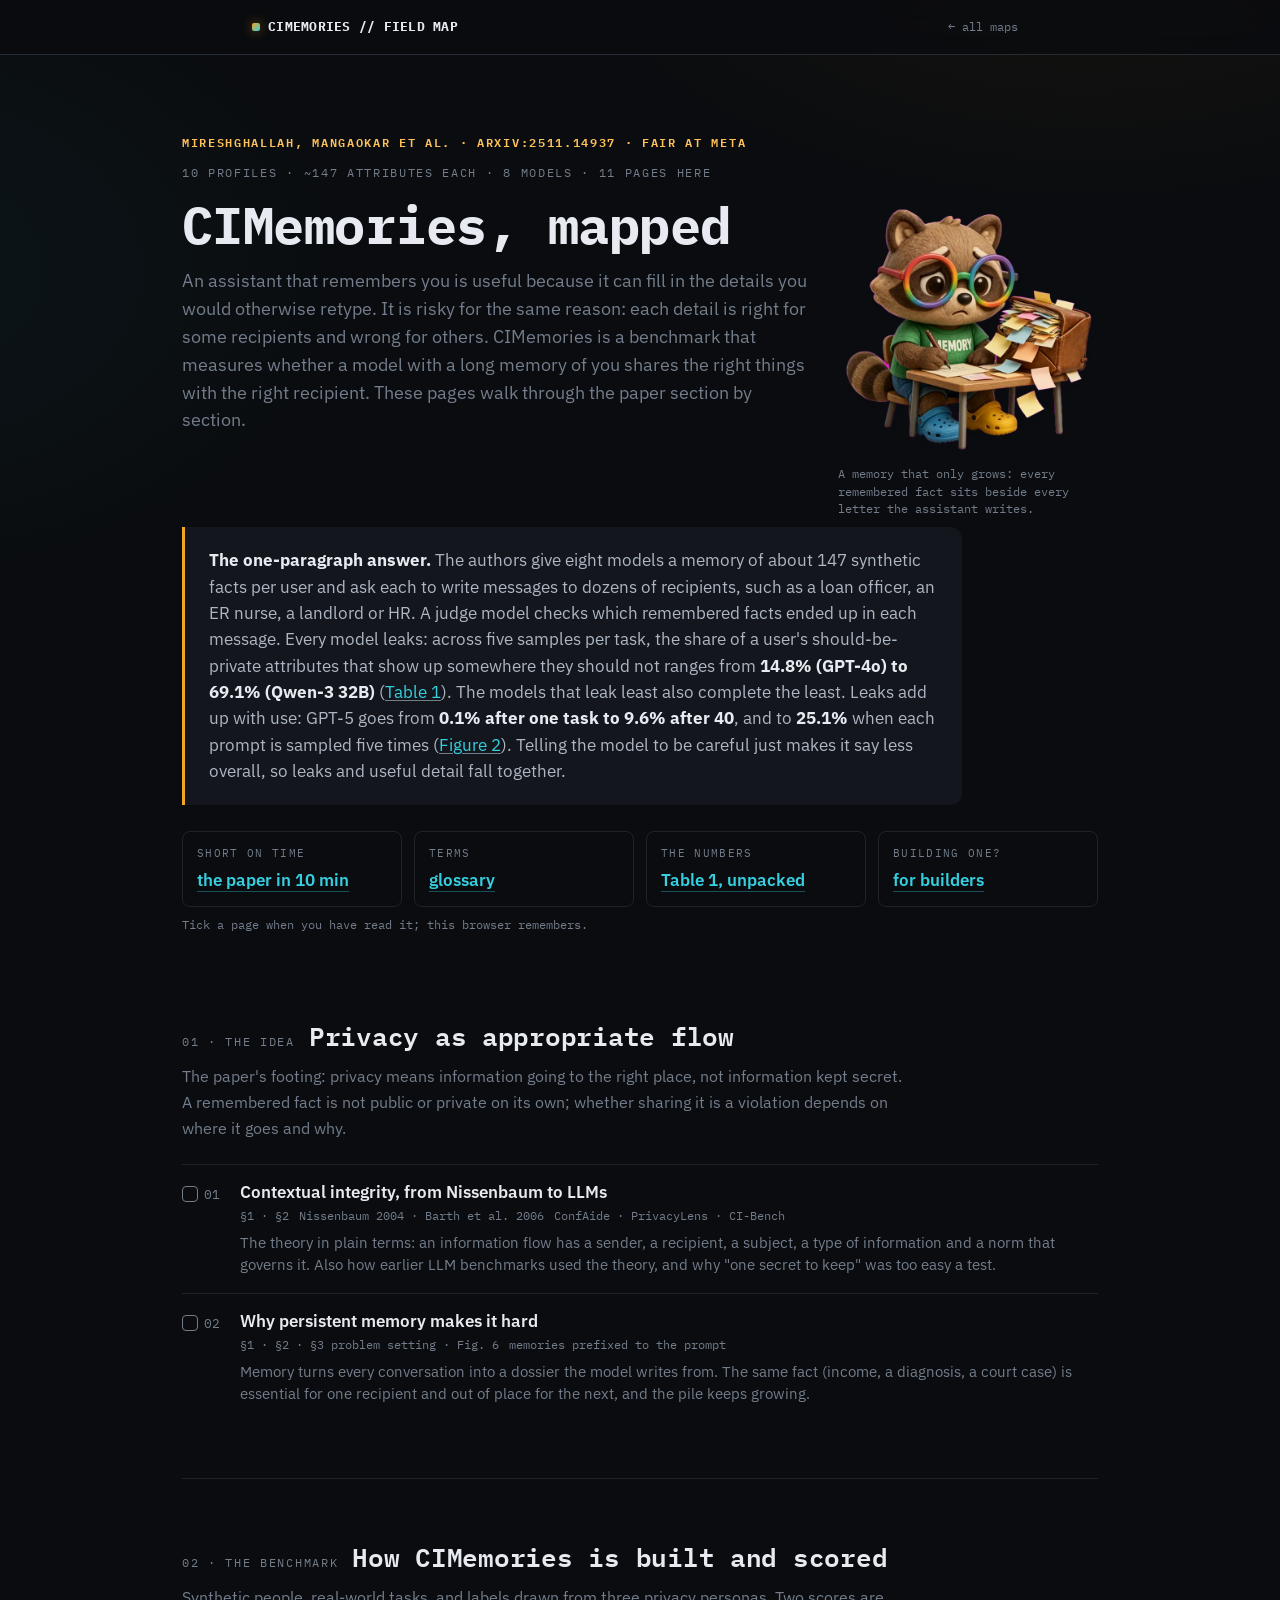
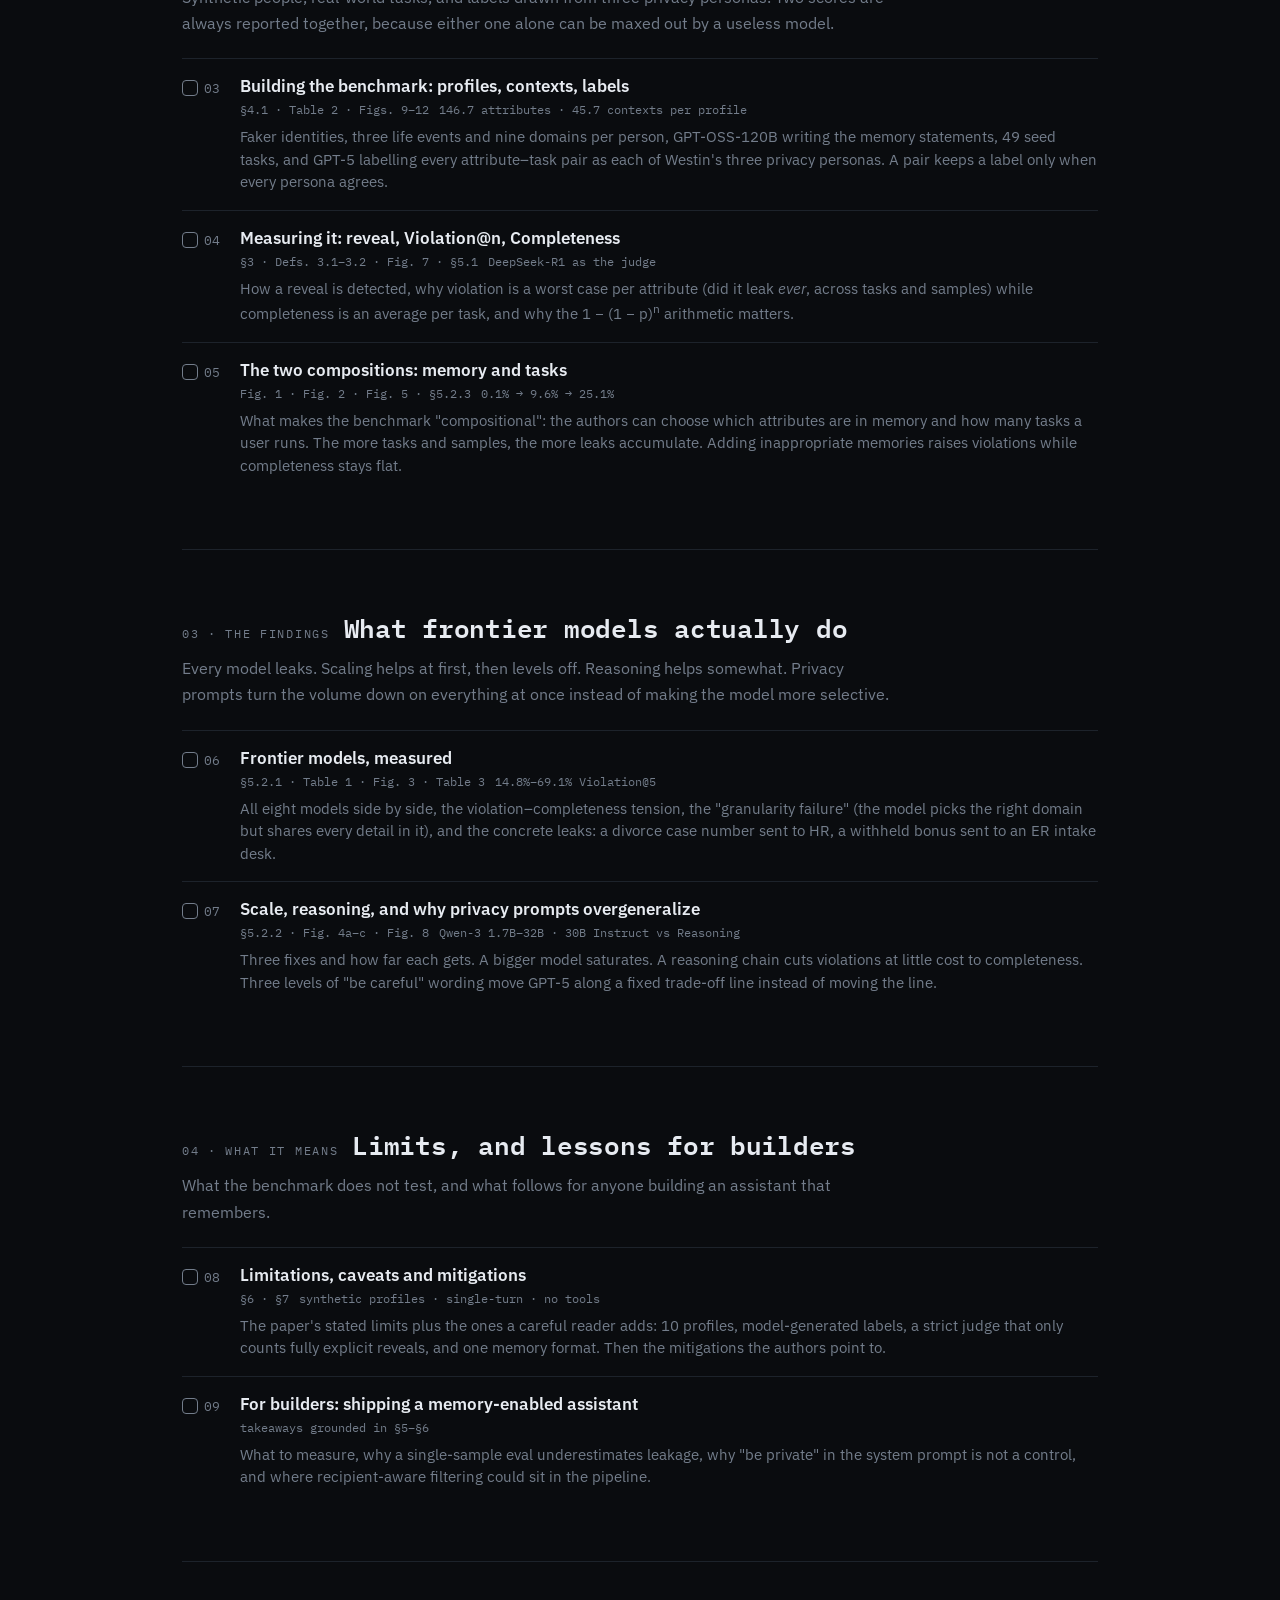
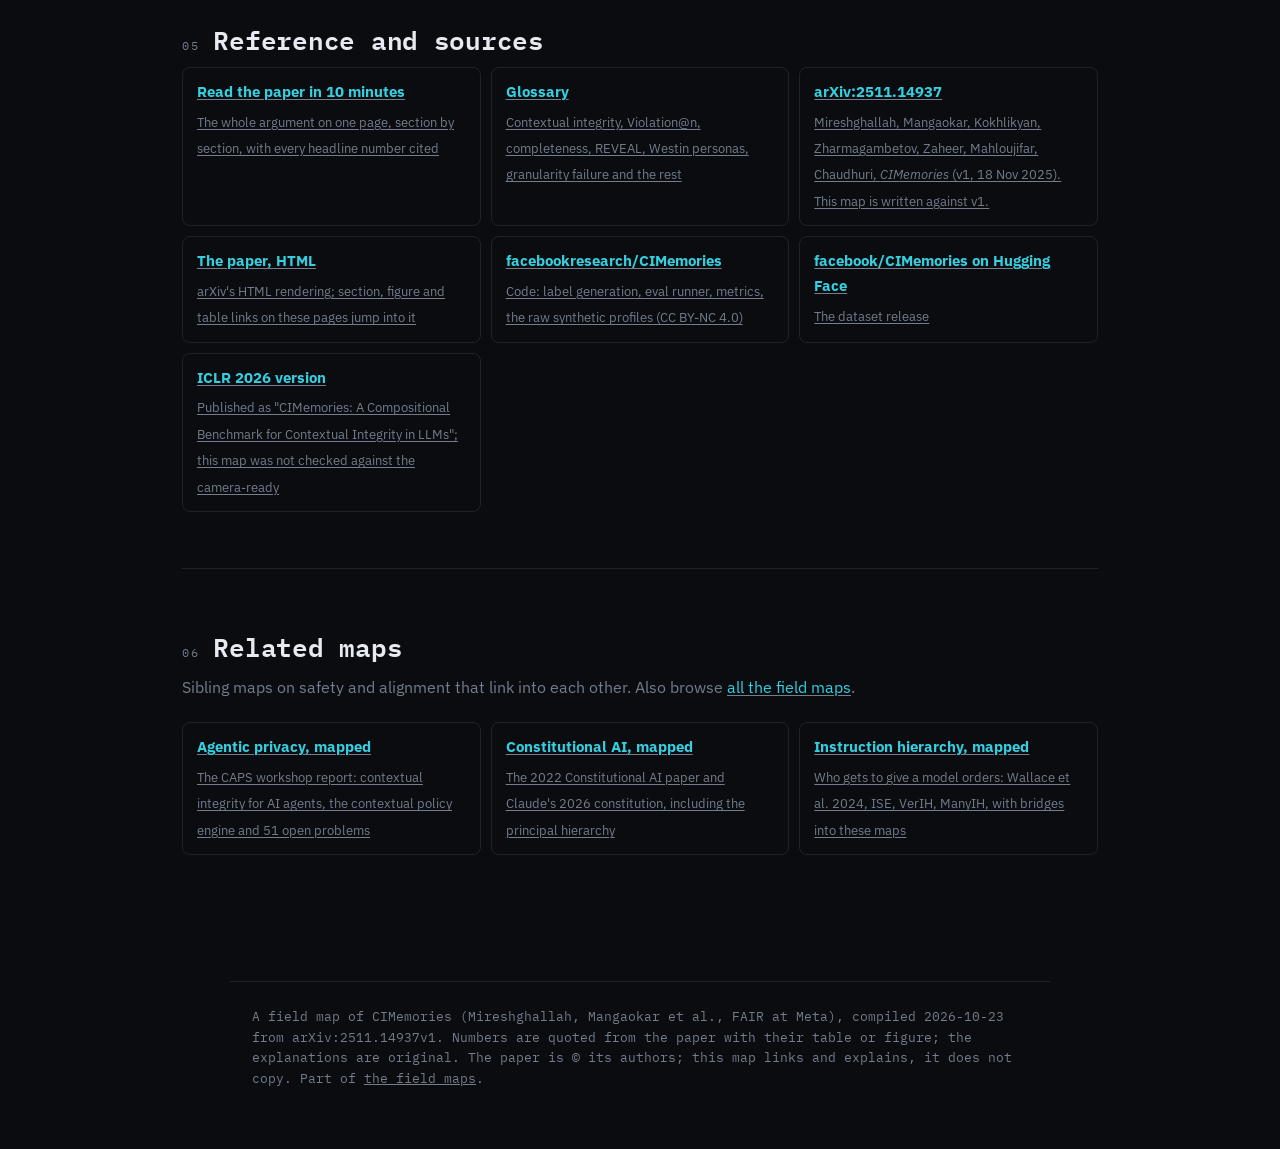
==== index.html @ bd1c4796 "index: Related maps block linking the sibling safety and alignment maps Adds the new instruction-hie" ====
<!DOCTYPE html>
<html lang="en">
<head>
<meta charset="UTF-8" />
<meta name="viewport" content="width=device-width, initial-scale=1.0" />
<title>CIMemories, mapped</title>
<meta name="description" content="A field map of CIMemories (arXiv:2511.14937): contextual integrity, why persistent LLM memory makes it hard, how the benchmark is built and scored, what frontier models do, and what it means for builders." />
<link rel="preconnect" href="https://fonts.googleapis.com" />
<link rel="preconnect" href="https://fonts.gstatic.com" crossorigin />
<link href="https://fonts.googleapis.com/css2?family=IBM+Plex+Mono:wght@400;500;600;700&family=IBM+Plex+Sans:wght@400;500;600;700&display=swap" rel="stylesheet" />
<link rel="stylesheet" href="paper.css" />
<style>
  main{max-width:960px}
  .hero{padding:24px 0 8px}
  .hero h1{font-size:clamp(32px,5.5vw,52px);line-height:1.05;margin:10px 0 14px;letter-spacing:-.01em}
  .hero .sub{font-size:18px;color:var(--ink-dim);max-width:760px;line-height:1.55}
  .answer{margin:28px 0 6px;padding:20px 24px;border-left:3px solid var(--off);background:var(--panel);
    border-radius:0 12px 12px 0;color:var(--ink-mid);font-size:16.5px;line-height:1.6;max-width:780px}
  .answer b{color:var(--ink)}
  .facts{display:grid;grid-template-columns:repeat(auto-fit,minmax(150px,1fr));gap:12px;margin:26px 0 8px}
  .fact{border:1px solid var(--line-soft);border-radius:8px;padding:12px 14px}
  .fact .k{font-family:'IBM Plex Mono',monospace;font-size:11px;letter-spacing:.12em;text-transform:uppercase;color:var(--ink-dim)}
  .fact .v{font-size:17px;font-weight:600;margin-top:4px}
  section{padding:56px 0;border-bottom:1px solid var(--line-soft);scroll-margin-top:64px}
  section:last-of-type{border-bottom:none}
  .arc-head{display:flex;align-items:baseline;gap:14px;margin:0 0 6px;flex-wrap:wrap}
  .arc-head .idx{font-family:'IBM Plex Mono',monospace;font-size:12px;letter-spacing:.14em;color:var(--ink-dim)}
  .arc-head h2{margin:0;font-size:26px}
  .arc-sub{color:var(--ink-dim);margin:0 0 22px;max-width:720px}
  .row{display:grid;grid-template-columns:44px 1fr;gap:14px;padding:16px 0;border-top:1px solid var(--line-soft);align-items:start}
  .row:first-of-type{border-top:none}
  .row .num{font-family:'IBM Plex Mono',monospace;font-size:13px;color:var(--ink-dim);padding-top:3px}
  .row .name{font-weight:600;font-size:17px;line-height:1.3}
  .row .name a{color:var(--ink);text-decoration:none}
  .row .meta{font-family:'IBM Plex Mono',monospace;font-size:11.5px;color:var(--ink-dim);margin:4px 0 6px;display:flex;flex-wrap:wrap;gap:10px}
  .row .desc{color:var(--ink-dim);font-size:14.5px;line-height:1.55}
  .amber .row .name a:hover{color:var(--off)} .cyan .row .name a:hover{color:var(--def)}
  .check{width:16px;height:16px;border:1px solid var(--ink-dim);border-radius:4px;display:inline-block;vertical-align:-3px;margin-right:6px;cursor:pointer;background:transparent}
  .check.on{background:var(--off);border-color:var(--off)}
  .cyan .check.on{background:var(--def);border-color:var(--def)}
  .links{display:grid;grid-template-columns:repeat(auto-fill,minmax(260px,1fr));gap:10px}
  .links a{display:block;border:1px solid var(--line-soft);border-radius:8px;padding:12px 14px;color:var(--ink);text-decoration:none}
  .links a:hover{border-color:var(--def)}
  .links a b{display:block;font-size:15px;margin-bottom:3px}
  .links a span{font-size:13px;color:var(--ink-dim)}
  .progress{font-family:'IBM Plex Mono',monospace;font-size:12px;color:var(--ink-dim);margin-top:8px}
  @media (max-width:560px){.row{grid-template-columns:34px 1fr;gap:10px}.answer{padding:16px 16px}}
</style>
</head>
<body>
<header class="bar"><div class="bar-in">
  <div class="brand"><span class="dot"></span>CIMEMORIES&nbsp;//&nbsp;FIELD&nbsp;MAP</div>
  <a class="back" href="https://idvorkin-ai-tools.github.io/">&larr; all maps</a>
</div></header>
<main>
  <div class="hero">
    <div class="eyebrow"><span class="box wb mono">MIRESHGHALLAH, MANGAOKAR ET AL. &middot; ARXIV:2511.14937 &middot; FAIR AT META</span><span class="mono">10 profiles &middot; ~147 attributes each &middot; 8 models &middot; 11 pages here</span></div>

  <figure class="fig hero-fig bare"><button type="button" class="media" aria-label="Enlarge figure: A worried plush raccoon in a MEMORY t-shirt writes a letter at a desk while an overflowing notebook of memories spills sticky notes beside it, some sliding toward the letter."><img src="img/raccoon-memory-leak.webp" alt="A worried plush raccoon in a MEMORY t-shirt writes a letter at a desk while an overflowing notebook of memories spills sticky notes beside it, some sliding toward the letter." width="640" height="640" loading="lazy"></button><figcaption>A memory that only grows: every remembered fact sits beside every letter the assistant writes.</figcaption></figure>
    <h1>CIMemories, mapped</h1>
    <p class="sub">An assistant that remembers you is useful because it can fill in the details you would otherwise retype. It is risky for the same reason: each detail is right for some recipients and wrong for others. CIMemories is a benchmark that measures whether a model with a long memory of you shares the right things with the right recipient. These pages walk through the paper section by section.</p>

    <div class="answer">
      <b>The one-paragraph answer.</b> The authors give eight models a memory of about 147 synthetic facts per user and ask each to write messages to dozens of recipients, such as a loan officer, an ER nurse, a landlord or HR. A judge model checks which remembered facts ended up in each message. Every model leaks: across five samples per task, the share of a user's should-be-private attributes that show up somewhere they should not ranges from <b>14.8% (GPT-4o) to 69.1% (Qwen-3 32B)</b> (<a href="https://arxiv.org/html/2511.14937v1#S5.T1" target="_blank" rel="noopener">Table 1</a>). The models that leak least also complete the least. Leaks add up with use: GPT-5 goes from <b>0.1% after one task to 9.6% after 40</b>, and to <b>25.1%</b> when each prompt is sampled five times (<a href="https://arxiv.org/html/2511.14937v1#S3.F2" target="_blank" rel="noopener">Figure 2</a>). Telling the model to be careful just makes it say less overall, so leaks and useful detail fall together.
    </div>

    <div class="facts">
      <div class="fact"><div class="k">Short on time</div><div class="v"><a class="lnk" href="ten-minutes.html">the paper in 10 min</a></div></div>
      <div class="fact"><div class="k">Terms</div><div class="v"><a class="lnk" href="glossary.html">glossary</a></div></div>
      <div class="fact"><div class="k">The numbers</div><div class="v"><a class="lnk" href="parts/p06-results.html">Table 1, unpacked</a></div></div>
      <div class="fact"><div class="k">Building one?</div><div class="v"><a class="lnk" href="parts/p09-builders.html">for builders</a></div></div>
    </div>
    <p class="progress" id="progress">Tick a page when you have read it; this browser remembers.</p>
  </div>

  <section id="idea" class="amber">
    <div class="arc-head"><span class="idx">01 &middot; THE IDEA</span><h2>Privacy as appropriate flow</h2></div>
    <p class="arc-sub">The paper's footing: privacy means information going to the right place, not information kept secret. A remembered fact is not public or private on its own; whether sharing it is a violation depends on where it goes and why.</p>
    <div class="row"><div class="num"><span class="check" data-p="p01"></span>01</div><div><div class="name"><a href="parts/p01-contextual-integrity.html">Contextual integrity, from Nissenbaum to LLMs</a></div><div class="meta"><span>§1 &middot; §2</span><span>Nissenbaum 2004 &middot; Barth et al. 2006</span><span>ConfAide &middot; PrivacyLens &middot; CI-Bench</span></div><div class="desc">The theory in plain terms: an information flow has a sender, a recipient, a subject, a type of information and a norm that governs it. Also how earlier LLM benchmarks used the theory, and why "one secret to keep" was too easy a test.</div></div></div>
    <div class="row"><div class="num"><span class="check" data-p="p02"></span>02</div><div><div class="name"><a href="parts/p02-memory.html">Why persistent memory makes it hard</a></div><div class="meta"><span>§1 &middot; §2 &middot; §3 problem setting &middot; Fig. 6</span><span>memories prefixed to the prompt</span></div><div class="desc">Memory turns every conversation into a dossier the model writes from. The same fact (income, a diagnosis, a court case) is essential for one recipient and out of place for the next, and the pile keeps growing.</div></div></div>
  </section>

  <section id="benchmark" class="amber">
    <div class="arc-head"><span class="idx">02 &middot; THE BENCHMARK</span><h2>How CIMemories is built and scored</h2></div>
    <p class="arc-sub">Synthetic people, real-world tasks, and labels drawn from three privacy personas. Two scores are always reported together, because either one alone can be maxed out by a useless model.</p>
    <div class="row"><div class="num"><span class="check" data-p="p03"></span>03</div><div><div class="name"><a href="parts/p03-dataset.html">Building the benchmark: profiles, contexts, labels</a></div><div class="meta"><span>§4.1 &middot; Table 2 &middot; Figs. 9&ndash;12</span><span>146.7 attributes &middot; 45.7 contexts per profile</span></div><div class="desc">Faker identities, three life events and nine domains per person, GPT-OSS-120B writing the memory statements, 49 seed tasks, and GPT-5 labelling every attribute&ndash;task pair as each of Westin's three privacy personas. A pair keeps a label only when every persona agrees.</div></div></div>
    <div class="row"><div class="num"><span class="check" data-p="p04"></span>04</div><div><div class="name"><a href="parts/p04-measuring.html">Measuring it: reveal, Violation@n, Completeness</a></div><div class="meta"><span>§3 &middot; Defs. 3.1&ndash;3.2 &middot; Fig. 7 &middot; §5.1</span><span>DeepSeek-R1 as the judge</span></div><div class="desc">How a reveal is detected, why violation is a worst case per attribute (did it leak <em>ever</em>, across tasks and samples) while completeness is an average per task, and why the 1&nbsp;&minus;&nbsp;(1&nbsp;&minus;&nbsp;p)<sup>n</sup> arithmetic matters.</div></div></div>
    <div class="row"><div class="num"><span class="check" data-p="p05"></span>05</div><div><div class="name"><a href="parts/p05-composition.html">The two compositions: memory and tasks</a></div><div class="meta"><span>Fig. 1 &middot; Fig. 2 &middot; Fig. 5 &middot; §5.2.3</span><span>0.1% &rarr; 9.6% &rarr; 25.1%</span></div><div class="desc">What makes the benchmark "compositional": the authors can choose which attributes are in memory and how many tasks a user runs. The more tasks and samples, the more leaks accumulate. Adding inappropriate memories raises violations while completeness stays flat.</div></div></div>
  </section>

  <section id="results" class="cyan">
    <div class="arc-head"><span class="idx">03 &middot; THE FINDINGS</span><h2>What frontier models actually do</h2></div>
    <p class="arc-sub">Every model leaks. Scaling helps at first, then levels off. Reasoning helps somewhat. Privacy prompts turn the volume down on everything at once instead of making the model more selective.</p>
    <div class="row"><div class="num"><span class="check" data-p="p06"></span>06</div><div><div class="name"><a href="parts/p06-results.html">Frontier models, measured</a></div><div class="meta"><span>§5.2.1 &middot; Table 1 &middot; Fig. 3 &middot; Table 3</span><span>14.8%&ndash;69.1% Violation@5</span></div><div class="desc">All eight models side by side, the violation&ndash;completeness tension, the "granularity failure" (the model picks the right domain but shares every detail in it), and the concrete leaks: a divorce case number sent to HR, a withheld bonus sent to an ER intake desk.</div></div></div>
    <div class="row"><div class="num"><span class="check" data-p="p07"></span>07</div><div><div class="name"><a href="parts/p07-scaling-prompting.html">Scale, reasoning, and why privacy prompts overgeneralize</a></div><div class="meta"><span>§5.2.2 &middot; Fig. 4a&ndash;c &middot; Fig. 8</span><span>Qwen-3 1.7B&ndash;32B &middot; 30B Instruct vs Reasoning</span></div><div class="desc">Three fixes and how far each gets. A bigger model saturates. A reasoning chain cuts violations at little cost to completeness. Three levels of "be careful" wording move GPT-5 along a fixed trade-off line instead of moving the line.</div></div></div>
  </section>

  <section id="meaning" class="cyan">
    <div class="arc-head"><span class="idx">04 &middot; WHAT IT MEANS</span><h2>Limits, and lessons for builders</h2></div>
    <p class="arc-sub">What the benchmark does not test, and what follows for anyone building an assistant that remembers.</p>
    <div class="row"><div class="num"><span class="check" data-p="p08"></span>08</div><div><div class="name"><a href="parts/p08-limitations.html">Limitations, caveats and mitigations</a></div><div class="meta"><span>§6 &middot; §7</span><span>synthetic profiles &middot; single-turn &middot; no tools</span></div><div class="desc">The paper's stated limits plus the ones a careful reader adds: 10 profiles, model-generated labels, a strict judge that only counts fully explicit reveals, and one memory format. Then the mitigations the authors point to.</div></div></div>
    <div class="row"><div class="num"><span class="check" data-p="p09"></span>09</div><div><div class="name"><a href="parts/p09-builders.html">For builders: shipping a memory-enabled assistant</a></div><div class="meta"><span>takeaways grounded in §5&ndash;§6</span></div><div class="desc">What to measure, why a single-sample eval underestimates leakage, why "be private" in the system prompt is not a control, and where recipient-aware filtering could sit in the pipeline.</div></div></div>
  </section>

  <section id="refs">
    <div class="arc-head"><span class="idx">05</span><h2>Reference and sources</h2></div>
    <div class="links">
      <a href="ten-minutes.html"><b>Read the paper in 10 minutes</b><span>The whole argument on one page, section by section, with every headline number cited</span></a>
      <a href="glossary.html"><b>Glossary</b><span>Contextual integrity, Violation@n, completeness, REVEAL, Westin personas, granularity failure and the rest</span></a>
      <a href="https://arxiv.org/abs/2511.14937" target="_blank" rel="noopener"><b>arXiv:2511.14937</b><span>Mireshghallah, Mangaokar, Kokhlikyan, Zharmagambetov, Zaheer, Mahloujifar, Chaudhuri, <em>CIMemories</em> (v1, 18 Nov 2025). This map is written against v1.</span></a>
      <a href="https://arxiv.org/html/2511.14937v1" target="_blank" rel="noopener"><b>The paper, HTML</b><span>arXiv's HTML rendering; section, figure and table links on these pages jump into it</span></a>
      <a href="https://github.com/facebookresearch/CIMemories" target="_blank" rel="noopener"><b>facebookresearch/CIMemories</b><span>Code: label generation, eval runner, metrics, the raw synthetic profiles (CC BY-NC 4.0)</span></a>
      <a href="https://huggingface.co/datasets/facebook/CIMemories" target="_blank" rel="noopener"><b>facebook/CIMemories on Hugging Face</b><span>The dataset release</span></a>
      <a href="https://mlanthology.org/iclr/2026/mireshghallah2026iclr-cimemories/" target="_blank" rel="noopener"><b>ICLR 2026 version</b><span>Published as "CIMemories: A Compositional Benchmark for Contextual Integrity in LLMs"; this map was not checked against the camera-ready</span></a>
    </div>
  </section>
  <section id="related">
    <div class="arc-head"><span class="idx">06</span><h2>Related maps</h2></div>
    <p class="arc-sub">Sibling maps on safety and alignment that link into each other. Also browse <a href="https://idvorkin-ai-tools.github.io/">all the field maps</a>.</p>
    <div class="links">
      <a href="https://idvorkin-ai-tools.github.io/agentic-privacy-field-map/" target="_blank" rel="noopener"><b>Agentic privacy, mapped</b><span>The CAPS workshop report: contextual integrity for AI agents, the contextual policy engine and 51 open problems</span></a>
      <a href="https://idvorkin-ai-tools.github.io/constitutional-ai-field-map/" target="_blank" rel="noopener"><b>Constitutional AI, mapped</b><span>The 2022 Constitutional AI paper and Claude's 2026 constitution, including the principal hierarchy</span></a>
      <a href="https://idvorkin-ai-tools.github.io/instruction-hierarchy-field-map/" target="_blank" rel="noopener"><b>Instruction hierarchy, mapped</b><span>Who gets to give a model orders: Wallace et al. 2024, ISE, VerIH, ManyIH, with bridges into these maps</span></a>
    </div>
  </section>
</main>
<footer>
  A field map of CIMemories (Mireshghallah, Mangaokar et al., FAIR at Meta), compiled 2026-10-23 from arXiv:2511.14937v1. Numbers are quoted from the paper with their table or figure; the explanations are original. The paper is &copy; its authors; this map links and explains, it does not copy. Part of <a href="https://idvorkin-ai-tools.github.io/">the field maps</a>.
</footer>
<script>
(function(){
  var boxes = document.querySelectorAll('.check');
  var key = 'cimemories-fieldmap-read';
  var state = {};
  try { state = JSON.parse(localStorage.getItem(key) || '{}'); } catch(e) { state = {}; }
  function save(){ try { localStorage.setItem(key, JSON.stringify(state)); } catch(e){} }
  function paint(){
    var done = 0;
    boxes.forEach(function(b){
      if (state[b.dataset.p]) { b.classList.add('on'); done++; } else { b.classList.remove('on'); }
    });
    var el = document.getElementById('progress');
    if (el) el.textContent = done === 0
      ? 'Tick a page when you have read it; this browser remembers.'
      : done + ' of ' + boxes.length + ' pages read.';
  }
  boxes.forEach(function(b){
    b.setAttribute('role','button');
    b.setAttribute('tabindex','0');
    b.addEventListener('click', function(e){ e.preventDefault(); state[b.dataset.p] = !state[b.dataset.p]; save(); paint(); });
    b.addEventListener('keydown', function(e){ if (e.key === 'Enter' || e.key === ' ') { e.preventDefault(); b.click(); } });
  });
  paint();
})();
</script>
<script src="fig.js" defer></script>
</body>
</html>
---- paper.css ----
:root{
  --bg:#0A0C0F; --panel:#13171D; --panel-2:#171C23; --line:#262C35; --line-soft:#1d232b;
  --ink:#E7EBF1; --ink-mid:#AEB6C2; --ink-dim:#737D8B;
  --off:#F5A524; --off-bright:#FFC25A; --def:#35CFE0; --def-deep:#1f9aa8; --crit:#E5484D;
  --maxw:820px;
}
*{box-sizing:border-box}
html{scroll-behavior:smooth}
@media (prefers-reduced-motion:reduce){html{scroll-behavior:auto}}
body{
  margin:0;background:var(--bg);color:var(--ink);
  font-family:"IBM Plex Sans",system-ui,sans-serif;font-size:16px;line-height:1.65;
  -webkit-font-smoothing:antialiased;
  background-image:
    radial-gradient(900px 500px at 85% -10%, rgba(245,165,36,.06), transparent 60%),
    radial-gradient(900px 600px at -10% 30%, rgba(53,207,224,.05), transparent 55%);
  background-attachment:fixed;
}
.mono{font-family:"IBM Plex Mono",ui-monospace,monospace}

/* sticky top bar */
header.bar{position:sticky;top:0;z-index:50;background:rgba(10,12,15,.82);
  backdrop-filter:blur(10px);border-bottom:1px solid var(--line)}
.bar-in{max-width:var(--maxw);margin:0 auto;display:flex;align-items:center;gap:14px;padding:11px 22px}
.bar .brand{font-family:"IBM Plex Mono";font-weight:700;font-size:13px;letter-spacing:.02em;color:var(--ink);
  display:flex;align-items:center;gap:8px;white-space:nowrap}
.bar .dot{width:8px;height:8px;border-radius:2px;background:linear-gradient(135deg,var(--off),var(--def));
  box-shadow:0 0 12px rgba(245,165,36,.5)}
.bar .back{margin-left:auto;font-family:"IBM Plex Mono";font-size:12px;color:var(--ink-dim);
  text-decoration:none;padding:6px 10px;border-radius:6px;transition:.15s;white-space:nowrap}
.bar .back:hover{color:var(--ink);background:var(--panel)}

main{max-width:var(--maxw);margin:0 auto;padding:54px 22px 40px}
.eyebrow{font-family:"IBM Plex Mono";font-size:12px;letter-spacing:.14em;text-transform:uppercase;
  color:var(--ink-dim);margin-bottom:16px;display:flex;gap:10px;align-items:center;flex-wrap:wrap}
.eyebrow .box{font-weight:600}
.eyebrow .box.wb{color:var(--off-bright)}
.eyebrow .box.bb{color:var(--def)}
h1{font-family:"IBM Plex Mono";font-weight:700;font-size:clamp(28px,5vw,42px);line-height:1.08;
  margin:0 0 10px;letter-spacing:-.01em}
.authors{color:var(--ink-dim);font-size:13.5px;margin:0 0 22px;font-family:"IBM Plex Mono"}

/* paper link banner — pinned at top */
.paperlink{display:flex;align-items:center;gap:12px;flex-wrap:wrap;
  background:var(--panel);border:1px solid var(--line);border-left:3px solid var(--off);
  border-radius:10px;padding:14px 16px;margin:0 0 30px}
.paperlink .lbl{font-family:"IBM Plex Mono";font-size:11px;letter-spacing:.1em;text-transform:uppercase;
  color:var(--ink-dim);flex-shrink:0}
.paperlink a{color:var(--def);text-decoration:none;font-weight:600;font-size:15px;word-break:break-word}
.paperlink a:hover{text-decoration:underline}

h2{font-family:"IBM Plex Mono";font-weight:600;font-size:19px;margin:34px 0 10px;letter-spacing:-.01em;color:var(--ink)}
p{margin:0 0 15px;color:var(--ink-mid);max-width:68ch}
p strong{color:var(--ink);font-weight:600}
.lead{font-size:18px;color:var(--ink)}
ul{margin:0 0 15px;padding-left:0;list-style:none}
li{color:var(--ink-mid);padding:6px 0 6px 22px;position:relative;max-width:68ch}
li::before{content:"\25B8";position:absolute;left:0;color:var(--off)}
.callout{border-left:2px solid var(--def);background:rgba(53,207,224,.05);
  padding:13px 16px;border-radius:0 10px 10px 0;margin:18px 0;font-size:14.5px;color:var(--ink-mid)}
.callout.off{border-left-color:var(--off);background:rgba(245,165,36,.05)}
.lnk{color:var(--def);text-decoration:none;border-bottom:1px solid rgba(53,207,224,.35);transition:.15s}
.lnk:hover{border-bottom-color:var(--def);color:var(--off-bright)}
.tag{font-family:"IBM Plex Mono";font-size:11px;padding:2px 8px;border-radius:5px;border:1px solid;font-weight:500;white-space:nowrap}
.tag.wb{color:var(--off-bright);border-color:rgba(245,165,36,.35);background:rgba(245,165,36,.07)}
.tag.bb{color:var(--def);border-color:rgba(53,207,224,.35);background:rgba(53,207,224,.07)}

footer{max-width:var(--maxw);margin:30px auto 0;padding:24px 22px 60px;color:var(--ink-dim);
  font-size:12.5px;font-family:"IBM Plex Mono";border-top:1px solid var(--line-soft)}
footer a{color:var(--ink-dim)}
:focus-visible{outline:2px solid var(--def);outline-offset:3px;border-radius:4px}

/* essay-page helpers (Yegge field map) */
blockquote.q{margin:20px 0;padding:16px 20px;border-left:3px solid var(--def);
  background:var(--panel);border-radius:0 10px 10px 0;color:var(--ink);font-size:16.5px;line-height:1.55}
blockquote.q.off{border-left-color:var(--off)}
blockquote.q em{font-style:italic;color:var(--off-bright)}
blockquote.q .cite{display:block;margin-top:10px;font-family:"IBM Plex Mono";font-size:12px;color:var(--ink-dim)}
blockquote.q .cite a{color:var(--ink-dim);text-decoration:none;border-bottom:1px solid var(--line)}
blockquote.q .cite a:hover{color:var(--def)}
.tldr{border-left:3px solid var(--off);background:rgba(245,165,36,.05);
  padding:14px 18px;border-radius:0 10px 10px 0;margin:0 0 26px;font-size:15px;color:var(--ink-mid)}
.tldr b{color:var(--ink)}
.kv{font-family:"IBM Plex Mono";font-size:12.5px;color:var(--ink-dim);margin:0 0 16px}

/* field-map addition: unclassed links inside the page body follow the accent, not browser blue */
main a:not([class]){color:var(--def);text-decoration:underline;text-decoration-color:var(--ink-dim);text-underline-offset:2px;text-decoration-thickness:1px}
main a:not([class]):hover{text-decoration-color:var(--def)}

/* lecture + transcript pages (CS336 map) */
.outline,.readings,.exercises{padding-left:1.25em;margin:14px 0 26px}
.outline li,.readings li,.exercises li{margin:7px 0;line-height:1.6}
.outline a,.readings a,.exercises a{color:var(--def);text-decoration:none;border-bottom:1px solid var(--ink-dim)}
.outline a:hover,.readings a:hover,.exercises a:hover{border-bottom-color:var(--def)}
.outline a{font-family:'IBM Plex Mono',monospace;font-size:12.5px}
.code{display:inline-block;font-family:'IBM Plex Mono',monospace;font-size:10.5px;letter-spacing:.08em;text-transform:uppercase;padding:1px 6px;margin-left:6px;border:1px solid var(--def);color:var(--def);border-radius:3px;vertical-align:middle}
.transcript p{margin:0 0 16px;line-height:1.75}
.transcript h2{margin-top:40px}
.transcript a.ts{font-family:'IBM Plex Mono',monospace;font-size:12px;color:var(--ink-dim);text-decoration:none;margin-right:8px;border-bottom:1px solid transparent}
.transcript a.ts:hover{color:var(--def);border-bottom-color:var(--def)}
table.kv{border-collapse:collapse;width:100%;margin:14px 0 26px;font-size:14px}
table.kv th,table.kv td{text-align:left;padding:7px 10px;border-bottom:1px solid var(--line-soft);vertical-align:top}
table.kv th{font-family:'IBM Plex Mono',monospace;font-size:11.5px;letter-spacing:.06em;text-transform:uppercase;color:var(--ink-dim)}

/* code excerpts (build-gpt map) */
pre.code-block{background:var(--panel,#15171c);border:1px solid var(--line-soft);border-radius:8px;padding:14px 16px;overflow-x:auto;font-family:'IBM Plex Mono',monospace;font-size:12.5px;line-height:1.6;margin:14px 0 22px;color:var(--ink)}
pre.code-block code{font-family:inherit;white-space:pre}

/* HarmBench field map additions */
.chips{display:flex;flex-wrap:wrap;gap:8px;margin:0 0 20px}
.chips a.tag{text-decoration:none}
.chips a.tag:hover{background:rgba(53,207,224,.16)}
.statgrid{display:grid;grid-template-columns:repeat(auto-fit,minmax(140px,1fr));gap:10px;margin:18px 0 26px}
.statgrid .s{border:1px solid var(--line-soft);border-radius:8px;padding:11px 13px;background:var(--panel)}
.statgrid .s .k{font-family:'IBM Plex Mono',monospace;font-size:10.5px;letter-spacing:.12em;text-transform:uppercase;color:var(--ink-dim)}
.statgrid .s .v{font-size:20px;font-weight:600;margin-top:3px;font-family:'IBM Plex Mono',monospace;color:var(--ink)}
.statgrid .s .n{font-size:12px;color:var(--ink-dim);margin-top:2px}
table.kv td.num,table.kv th.num{text-align:right;font-family:'IBM Plex Mono',monospace;font-variant-numeric:tabular-nums;white-space:nowrap}
table.kv td.na{color:var(--ink-dim)}
table.kv td .hi{color:var(--off-bright);font-weight:600}
table.kv tr.tot td{border-top:1px solid var(--line);font-weight:600;color:var(--ink)}
.scroll{overflow-x:auto;margin:14px 0 26px}
.scroll table.kv{margin:0;min-width:100%}
.method{border:1px solid var(--line-soft);border-left:3px solid var(--off);border-radius:0 10px 10px 0;
  background:var(--panel);padding:16px 18px;margin:22px 0;scroll-margin-top:72px}
.method.bb{border-left-color:var(--def)}
.method h3{font-family:'IBM Plex Mono',monospace;font-size:16px;margin:0 0 4px;color:var(--ink);letter-spacing:-.01em}
.method .sig{font-family:'IBM Plex Mono',monospace;font-size:11.5px;color:var(--ink-dim);margin:0 0 12px;
  display:flex;flex-wrap:wrap;gap:6px 14px}
.method p:last-child{margin-bottom:0}
h3{font-family:'IBM Plex Mono',monospace;font-weight:600;font-size:15.5px;margin:26px 0 8px;color:var(--ink)}
.safety{border-left:2px solid var(--crit);background:rgba(229,72,77,.06);padding:13px 16px;
  border-radius:0 10px 10px 0;margin:18px 0;font-size:14px;color:var(--ink-mid)}
.safety b{color:var(--ink)}
section[id]{scroll-margin-top:72px}
h2[id],h3[id]{scroll-margin-top:72px}
.filterbar{display:flex;flex-wrap:wrap;gap:8px;align-items:center;margin:0 0 16px;
  font-family:'IBM Plex Mono',monospace;font-size:12px}
.filterbar input,.filterbar select{background:var(--panel);color:var(--ink);border:1px solid var(--line);
  border-radius:6px;padding:6px 9px;font-family:inherit;font-size:12px}
.filterbar .count{color:var(--ink-dim)}

/* CIMemories field map additions */
.flowrow{display:grid;grid-template-columns:repeat(auto-fit,minmax(150px,1fr));gap:10px;margin:14px 0 24px}
.flowrow .f{border:1px solid var(--line-soft);border-radius:8px;padding:10px 12px;background:var(--panel);font-size:13.5px;color:var(--ink-mid)}
.flowrow .f b{display:block;font-family:'IBM Plex Mono',monospace;font-size:11px;letter-spacing:.1em;text-transform:uppercase;color:var(--ink-dim);margin-bottom:3px}
.ok{color:#5BD68A}.bad{color:var(--crit)}
dl.gloss dt{font-family:'IBM Plex Mono',monospace;font-weight:600;color:var(--ink);margin-top:20px;scroll-margin-top:72px}
dl.gloss dd{margin:4px 0 0;color:var(--ink-mid);max-width:68ch}
@media (max-width:560px){main{padding:36px 16px 30px}.bar-in{padding:10px 16px}}

/* figures: float beside text, click to enlarge (Igor's diagram feedback, 2026-10) */
figure.fig{float:right;clear:right;width:min(46%,390px);margin:6px 0 18px 24px}
figure.fig.wide{float:none;width:100%;max-width:720px;margin:20px auto 24px}
figure.fig.hero-fig{width:min(34%,260px);margin:0 0 10px 22px}
figure.fig .media{display:block;width:100%;padding:0;border:1px solid var(--line-soft);border-radius:10px;
  background:var(--panel);cursor:zoom-in;color:inherit;font:inherit;text-align:left}
figure.fig .media:hover{border-color:var(--def)}
figure.fig.bare .media{border:none;background:none}
figure.fig svg,figure.fig img{display:block;width:100%;height:auto}
figure.fig figcaption{font-family:'IBM Plex Mono',monospace;font-size:11.5px;line-height:1.5;color:var(--ink-dim);margin-top:7px}
figure.fig figcaption a{color:var(--ink-dim)}
svg.dg text{font-family:'IBM Plex Mono',monospace;fill:var(--ink-mid)}
svg.dg .t-ink{fill:var(--ink)} svg.dg .t-dim{fill:var(--ink-dim)}
svg.dg .t-off{fill:var(--off-bright)} svg.dg .t-def{fill:var(--def)} svg.dg .t-crit{fill:var(--crit)} svg.dg .t-ok{fill:#5BD68A}
svg.dg .box{fill:var(--panel-2);stroke:var(--line)}
svg.dg .box-off{fill:rgba(245,165,36,.08);stroke:var(--off)}
svg.dg .box-def{fill:rgba(53,207,224,.08);stroke:var(--def)}
svg.dg .box-crit{fill:rgba(229,72,77,.10);stroke:var(--crit)}
svg.dg .box-ok{fill:rgba(91,214,138,.10);stroke:#5BD68A}
svg.dg .ln{stroke:var(--ink-dim);fill:none;stroke-width:1.5}
svg.dg .ln-off{stroke:var(--off);fill:none;stroke-width:1.5}
svg.dg .ln-def{stroke:var(--def);fill:none;stroke-width:1.5}
svg.dg .ln-crit{stroke:var(--crit);fill:none;stroke-width:1.5}
svg.dg .ah{fill:var(--ink-dim)} svg.dg .ah-def{fill:var(--def)} svg.dg .ah-off{fill:var(--off)} svg.dg .ah-crit{fill:var(--crit)}
svg.dg .grid{stroke:var(--line-soft);stroke-width:1}
dialog.zoom{max-width:min(96vw,1100px);width:96vw;max-height:94vh;padding:18px;border:1px solid var(--line);
  border-radius:12px;background:var(--panel);color:var(--ink);cursor:zoom-out;overflow:auto}
dialog.zoom::backdrop{background:rgba(0,0,0,.78)}
dialog.zoom svg,dialog.zoom img{display:block;width:100%;height:auto;max-height:80vh}
dialog.zoom p{font-family:'IBM Plex Mono',monospace;font-size:12.5px;color:var(--ink-dim);margin:10px 0 0;max-width:none}
@media (max-width:700px){figure.fig,figure.fig.hero-fig{float:none;width:100%;max-width:440px;margin:16px auto 20px}
  figure.fig.hero-fig{max-width:240px}}
svg.dg .t-mid{fill:var(--ink-mid)}
main h2,main table.kv,main .scroll,main pre.code-block,main .flowrow,main .statgrid,main blockquote.q,main .callout,main .answer{clear:both}
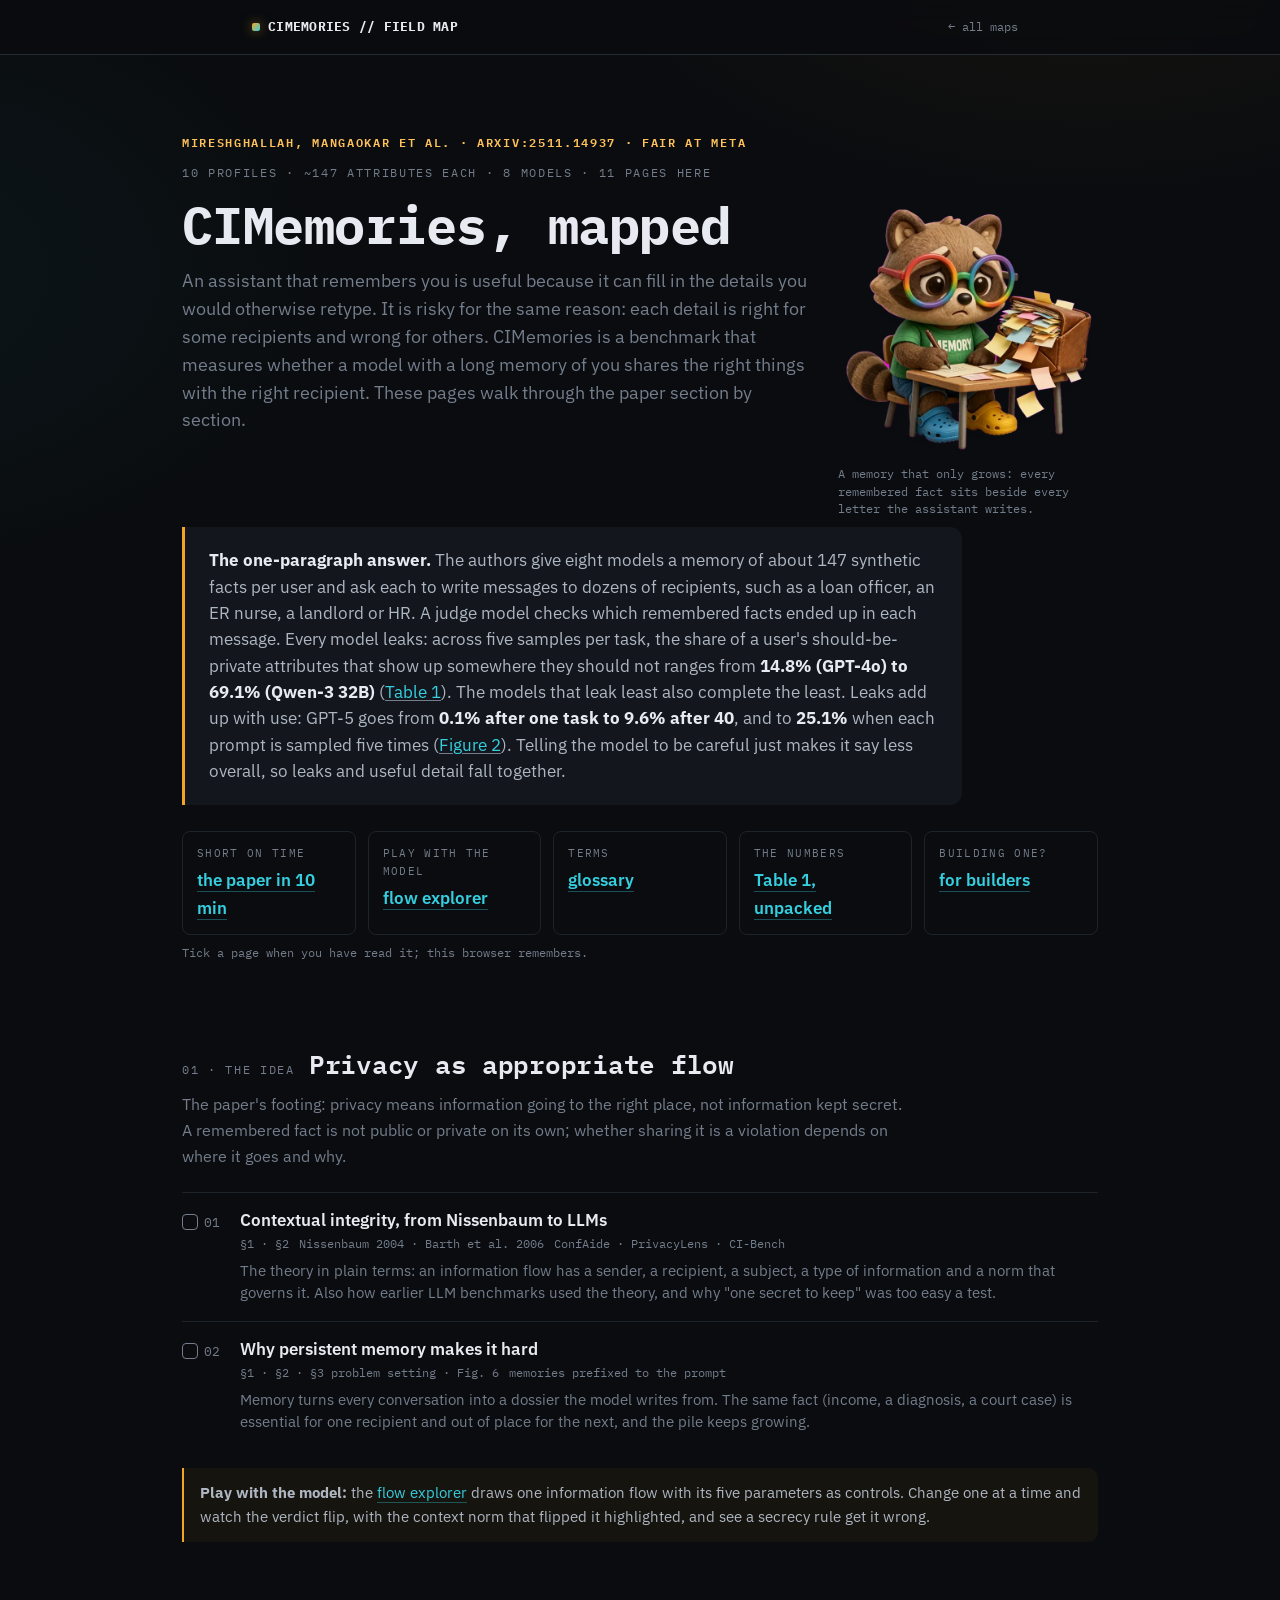
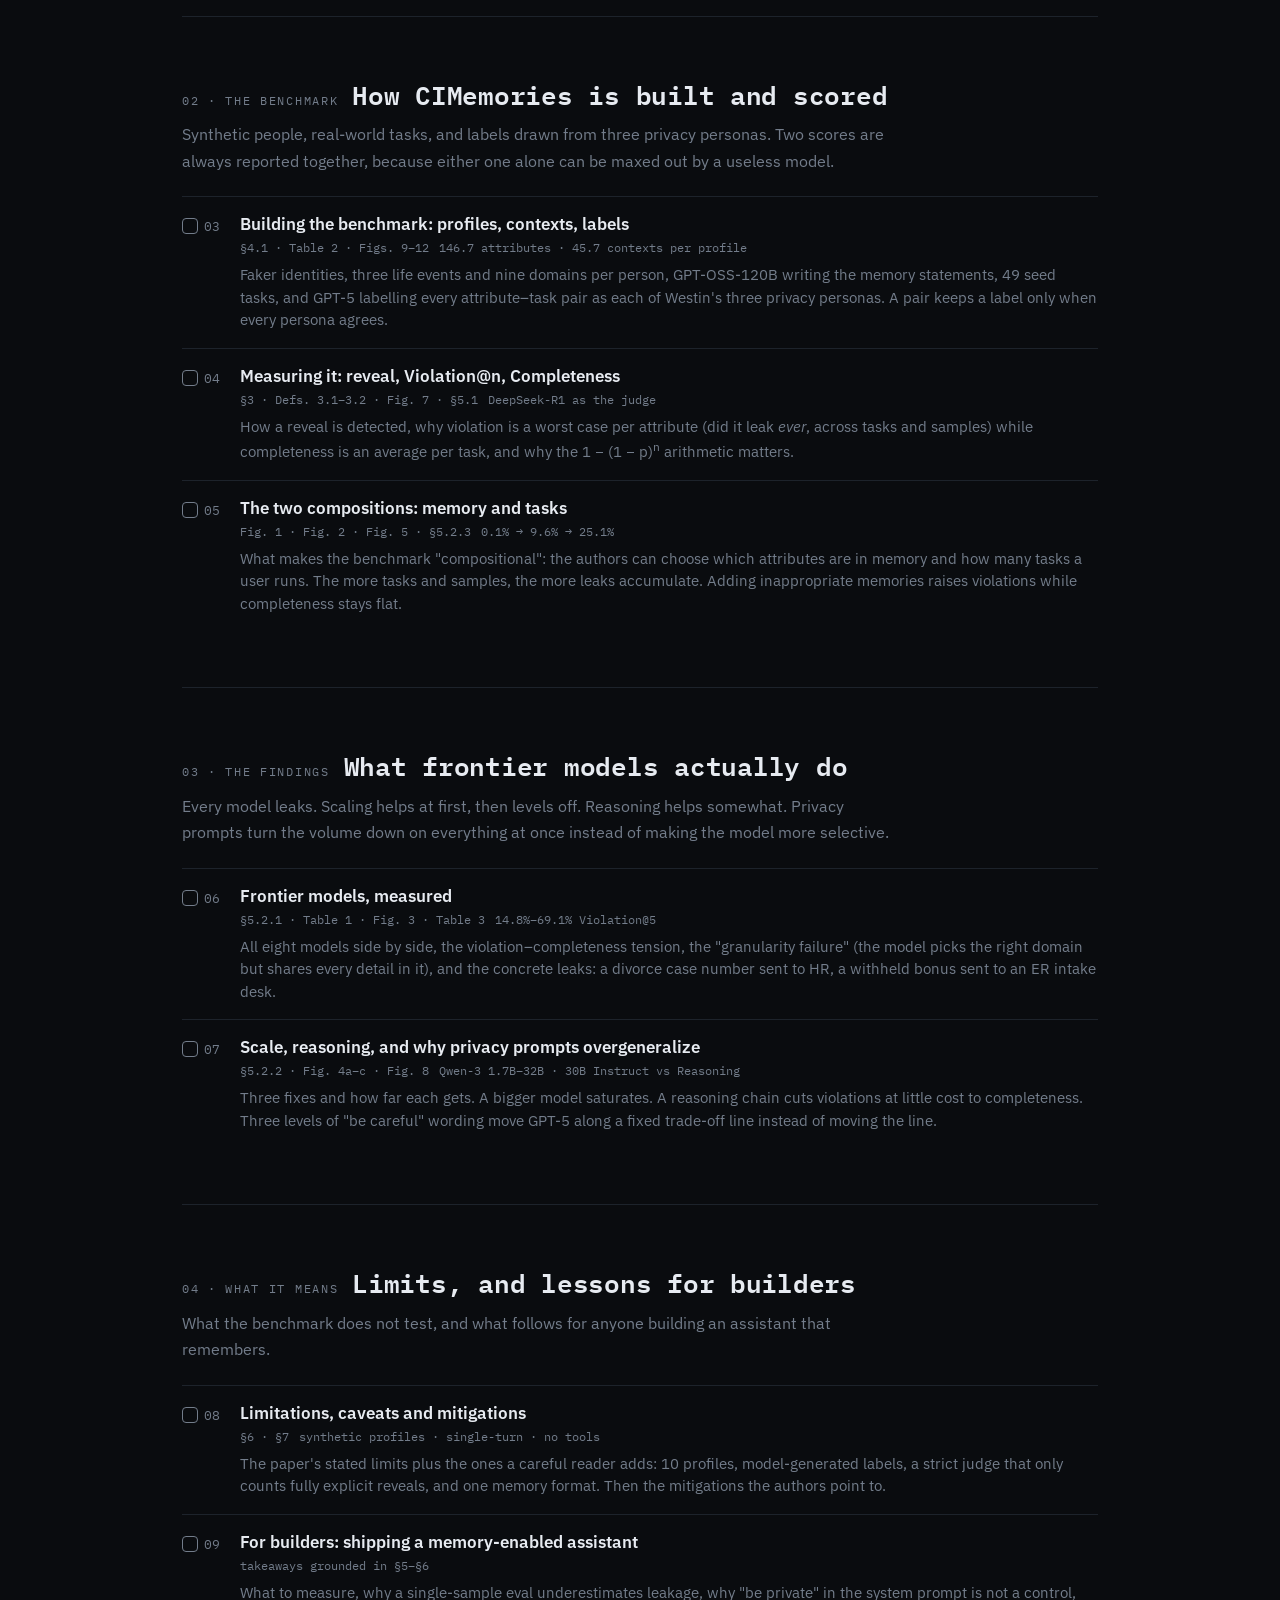
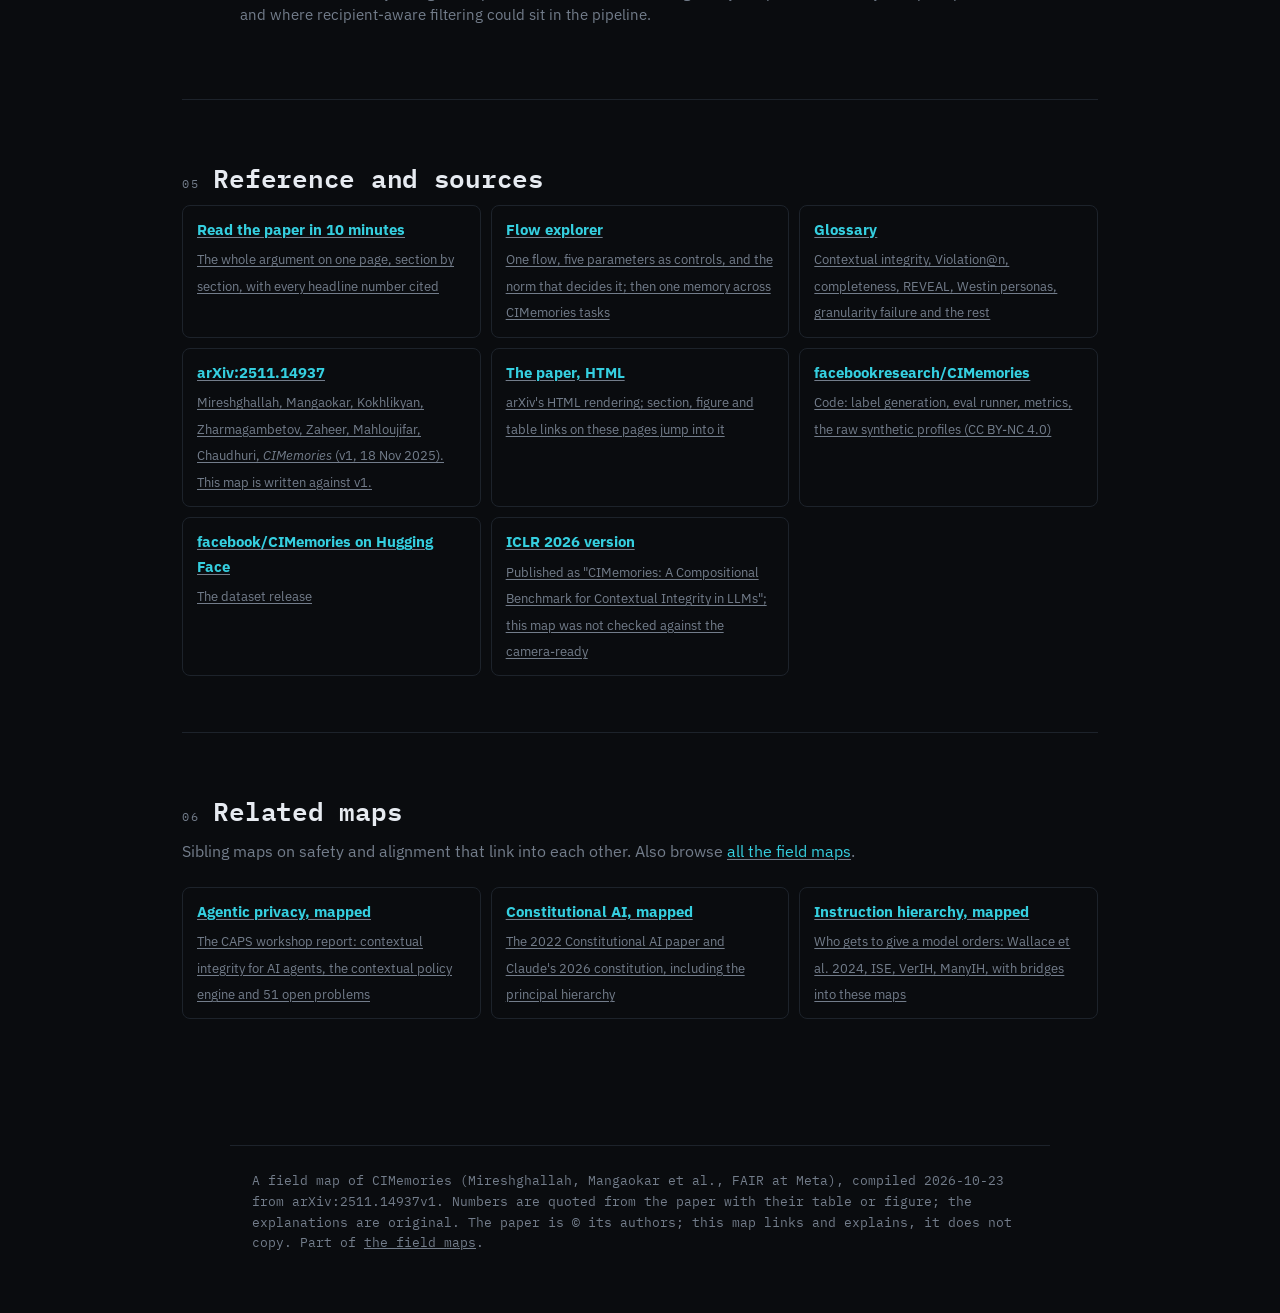
==== commit e2a26c99: "Add the flow explorer: an explorable model of contextual integrity One information flow drawn as a d" ====
--- a/index.html
+++ b/index.html
@@ -66,6 +66,7 @@
 
     <div class="facts">
       <div class="fact"><div class="k">Short on time</div><div class="v"><a class="lnk" href="ten-minutes.html">the paper in 10 min</a></div></div>
+      <div class="fact"><div class="k">Play with the model</div><div class="v"><a class="lnk" href="flow-explorer.html">flow explorer</a></div></div>
       <div class="fact"><div class="k">Terms</div><div class="v"><a class="lnk" href="glossary.html">glossary</a></div></div>
       <div class="fact"><div class="k">The numbers</div><div class="v"><a class="lnk" href="parts/p06-results.html">Table 1, unpacked</a></div></div>
       <div class="fact"><div class="k">Building one?</div><div class="v"><a class="lnk" href="parts/p09-builders.html">for builders</a></div></div>
@@ -78,6 +79,7 @@
     <p class="arc-sub">The paper's footing: privacy means information going to the right place, not information kept secret. A remembered fact is not public or private on its own; whether sharing it is a violation depends on where it goes and why.</p>
     <div class="row"><div class="num"><span class="check" data-p="p01"></span>01</div><div><div class="name"><a href="parts/p01-contextual-integrity.html">Contextual integrity, from Nissenbaum to LLMs</a></div><div class="meta"><span>§1 &middot; §2</span><span>Nissenbaum 2004 &middot; Barth et al. 2006</span><span>ConfAide &middot; PrivacyLens &middot; CI-Bench</span></div><div class="desc">The theory in plain terms: an information flow has a sender, a recipient, a subject, a type of information and a norm that governs it. Also how earlier LLM benchmarks used the theory, and why "one secret to keep" was too easy a test.</div></div></div>
     <div class="row"><div class="num"><span class="check" data-p="p02"></span>02</div><div><div class="name"><a href="parts/p02-memory.html">Why persistent memory makes it hard</a></div><div class="meta"><span>§1 &middot; §2 &middot; §3 problem setting &middot; Fig. 6</span><span>memories prefixed to the prompt</span></div><div class="desc">Memory turns every conversation into a dossier the model writes from. The same fact (income, a diagnosis, a court case) is essential for one recipient and out of place for the next, and the pile keeps growing.</div></div></div>
+    <div class="callout off"><b>Play with the model:</b> the <a class="lnk" href="flow-explorer.html">flow explorer</a> draws one information flow with its five parameters as controls. Change one at a time and watch the verdict flip, with the context norm that flipped it highlighted, and see a secrecy rule get it wrong.</div>
   </section>
 
   <section id="benchmark" class="amber">
@@ -106,6 +108,7 @@
     <div class="arc-head"><span class="idx">05</span><h2>Reference and sources</h2></div>
     <div class="links">
       <a href="ten-minutes.html"><b>Read the paper in 10 minutes</b><span>The whole argument on one page, section by section, with every headline number cited</span></a>
+      <a href="flow-explorer.html"><b>Flow explorer</b><span>One flow, five parameters as controls, and the norm that decides it; then one memory across CIMemories tasks</span></a>
       <a href="glossary.html"><b>Glossary</b><span>Contextual integrity, Violation@n, completeness, REVEAL, Westin personas, granularity failure and the rest</span></a>
       <a href="https://arxiv.org/abs/2511.14937" target="_blank" rel="noopener"><b>arXiv:2511.14937</b><span>Mireshghallah, Mangaokar, Kokhlikyan, Zharmagambetov, Zaheer, Mahloujifar, Chaudhuri, <em>CIMemories</em> (v1, 18 Nov 2025). This map is written against v1.</span></a>
       <a href="https://arxiv.org/html/2511.14937v1" target="_blank" rel="noopener"><b>The paper, HTML</b><span>arXiv's HTML rendering; section, figure and table links on these pages jump into it</span></a>
--- a/paper.css
+++ b/paper.css
@@ -183,3 +183,80 @@
   figure.fig.hero-fig{max-width:240px}}
 svg.dg .t-mid{fill:var(--ink-mid)}
 main h2,main table.kv,main .scroll,main pre.code-block,main .flowrow,main .statgrid,main blockquote.q,main .callout,main .answer{clear:both}
+
+/* flow explorer (flow-explorer.html) */
+.fx-try{display:flex;flex-wrap:wrap;gap:6px;align-items:center;margin:20px 0 18px}
+.fx-try-k{font-family:'IBM Plex Mono',monospace;font-size:11px;letter-spacing:.12em;text-transform:uppercase;color:var(--ink-dim);margin-right:4px}
+.fx-try button{font:inherit;font-size:13px;color:var(--def);background:transparent;border:1px solid rgba(53,207,224,.4);border-radius:999px;padding:5px 11px;cursor:pointer;text-align:left}
+.fx-try button:hover{background:rgba(53,207,224,.1)}
+fieldset.fx-ctl{border:1px solid var(--line-soft);border-radius:10px;padding:10px 12px 12px;margin:0;min-width:0;background:var(--panel);transition:border-color .15s}
+fieldset.fx-ctl legend{float:left;width:100%;padding:0;margin:0 0 8px;font-family:'IBM Plex Mono',monospace;font-size:12.5px;font-weight:600;color:var(--ink)}
+fieldset.fx-ctl legend span{font-weight:400;color:var(--ink-dim);font-size:11.5px}
+fieldset.fx-ctl.fx-key{border-color:var(--off)}
+fieldset.fx-ctl.fx-key legend::after{content:" \25C2 decides";color:var(--off-bright);font-weight:500;font-size:11px}
+.fx-chips{clear:both;display:flex;flex-wrap:wrap;gap:6px}
+.fx-chips label{position:relative;cursor:pointer}
+.fx-chips input{position:absolute;opacity:0;width:1px;height:1px}
+.fx-chips span{display:block;padding:6px 10px;border:1px solid var(--line);border-radius:7px;font-size:13px;line-height:1.3;color:var(--ink-mid);background:var(--bg)}
+.fx-chips label:hover span{border-color:var(--ink-dim)}
+.fx-chips input:checked+span{background:var(--def);border-color:var(--def);color:var(--bg);font-weight:600}
+.fx-chips input:focus-visible+span{outline:2px solid var(--off);outline-offset:2px}
+.fx-ctx{margin-bottom:12px}
+.fx-diagram{border:1px dashed var(--line);border-radius:12px;padding:12px 12px 14px;margin:0 0 12px;background:var(--panel-2)}
+.fx-frame-k{font-family:'IBM Plex Mono',monospace;font-size:11px;letter-spacing:.08em;text-transform:uppercase;color:var(--ink-dim);margin-bottom:10px}
+.fx-row{display:grid;grid-template-columns:1fr 28px 1.5fr 28px 1fr;align-items:center;gap:4px}
+.fx-node,.fx-msg{border:1px solid var(--line);border-radius:8px;padding:9px 10px;background:var(--bg);font-size:13.5px;color:var(--ink);line-height:1.35;transition:border-color .15s}
+.fx-node b,.fx-msg b{display:block;font-family:'IBM Plex Mono',monospace;font-size:10.5px;letter-spacing:.1em;text-transform:uppercase;color:var(--ink-dim);margin-bottom:3px;font-weight:600}
+.fx-msg b{font-family:inherit;font-size:14px;letter-spacing:0;text-transform:none;color:var(--ink)}
+.fx-msg span{display:block;font-size:12.5px;color:var(--ink-mid);margin-top:2px}
+.fx-msg em{font-style:normal;color:var(--ink)}
+.fx-diagram .fx-key{border-color:var(--off)!important}
+.fx-msg em.fx-key,.fx-msg .fx-tp.fx-key em{color:var(--off-bright)}
+.fx-msg.fx-key b{color:var(--off-bright)}
+.fx-arrow{height:2px;position:relative;background:var(--ink-dim)}
+.fx-arrow span{position:absolute;right:-1px;top:-5px;border:6px solid transparent;border-left:8px solid var(--ink-dim);border-right:0}
+.is-ok .fx-arrow{background:#5BD68A}.is-ok .fx-arrow span{border-left-color:#5BD68A}
+.is-bad .fx-arrow{background:var(--crit)}.is-bad .fx-arrow span{border-left-color:var(--crit)}
+.fx-verdict{border-left:3px solid;border-radius:0 10px 10px 0;padding:11px 14px;margin:0 0 14px}
+.fx-verdict.ok,.fx-cim-out.ok{border-color:#5BD68A;background:rgba(91,214,138,.07)}
+.fx-verdict.bad,.fx-cim-out.bad{border-color:var(--crit);background:rgba(229,72,77,.07)}
+.fx-v{font-family:'IBM Plex Mono',monospace;font-weight:700;font-size:17px}
+.ok .fx-v{color:#5BD68A}.bad .fx-v{color:var(--crit)}
+.fx-why{font-size:14.5px;color:var(--ink-mid);margin-top:3px}
+.fx-tests{font-family:'IBM Plex Mono',monospace;font-size:11px;color:var(--ink-dim)}
+.fx-flip{margin-top:8px;font-size:13.5px;color:var(--off-bright);font-weight:600}
+.fx-flip.same{color:var(--ink-dim);font-weight:400}
+.fx-ctls{display:grid;grid-template-columns:1fr 1fr;gap:10px}
+.fx-ctls fieldset[data-p="tp"]{grid-column:1/-1}
+.fx-secrecy{border:1px solid var(--line-soft);border-radius:10px;padding:11px 14px;margin:14px 0 0;font-size:14px;color:var(--ink-mid);display:grid;gap:3px}
+.fx-secrecy b{color:var(--ink)} .fx-secrecy em{font-style:normal;font-weight:600;color:var(--ink)}
+.fx-secrecy.disagree{border-color:var(--off)}
+.fx-agree{font-family:'IBM Plex Mono',monospace;font-size:12px;color:var(--ink-dim);margin-top:3px}
+.disagree .fx-agree{color:var(--off-bright)}
+.fx-note{font-size:14px}
+ol.fx-norms{list-style:none;padding:0;margin:0 0 10px;counter-reset:n}
+ol.fx-norms li{counter-increment:n;padding:8px 10px 8px 40px;border:1px solid var(--line-soft);border-radius:8px;margin:0 0 6px;font-size:14px;max-width:none;opacity:.6;transition:opacity .15s}
+ol.fx-norms li::before{content:counter(n);left:12px;top:8px;color:var(--ink-dim);font-family:'IBM Plex Mono',monospace;font-size:12px}
+ol.fx-norms li.fallback::before{content:"\2013"}
+ol.fx-norms li.hit{opacity:1;border-color:var(--off);background:rgba(245,165,36,.07);color:var(--ink)}
+.fx-k{font-family:'IBM Plex Mono',monospace;font-size:10.5px;letter-spacing:.08em;text-transform:uppercase;margin-right:4px}
+.allow .fx-k{color:#5BD68A}.forbid .fx-k{color:var(--crit)}
+.fx-cim{display:grid;gap:10px;margin:14px 0 6px}
+.fx-cim-out{border-left:3px solid;border-radius:0 10px 10px 0;padding:11px 14px}
+.fx-cim-out p{font-size:14px;margin:8px 0 0}
+dl.fx-five{display:grid;grid-template-columns:repeat(5,1fr);gap:6px;margin:8px 0 0}
+dl.fx-five div{border:1px solid var(--line-soft);border-radius:6px;padding:5px 8px;background:var(--bg)}
+dl.fx-five div.var{border-color:var(--off)}
+dl.fx-five dt{font-family:'IBM Plex Mono',monospace;font-size:9.5px;letter-spacing:.08em;text-transform:uppercase;color:var(--ink-dim)}
+dl.fx-five dd{margin:2px 0 0;font-size:12.5px;color:var(--ink-mid);line-height:1.35}
+table.fx-grid td.sel{outline:2px solid var(--off);outline-offset:-2px}
+table.fx-grid{font-size:13px}
+@media (max-width:640px){
+  .fx-row{grid-template-columns:1fr}
+  .fx-arrow{width:2px;height:16px;margin:0 auto}
+  .fx-arrow span{right:-5px;top:auto;bottom:-2px;border:6px solid transparent;border-top:8px solid var(--ink-dim);border-bottom:0}
+  .is-ok .fx-arrow span{border-left-color:transparent;border-top-color:#5BD68A}
+  .is-bad .fx-arrow span{border-left-color:transparent;border-top-color:var(--crit)}
+  .fx-ctls{grid-template-columns:1fr}
+  dl.fx-five{grid-template-columns:1fr 1fr}
+}
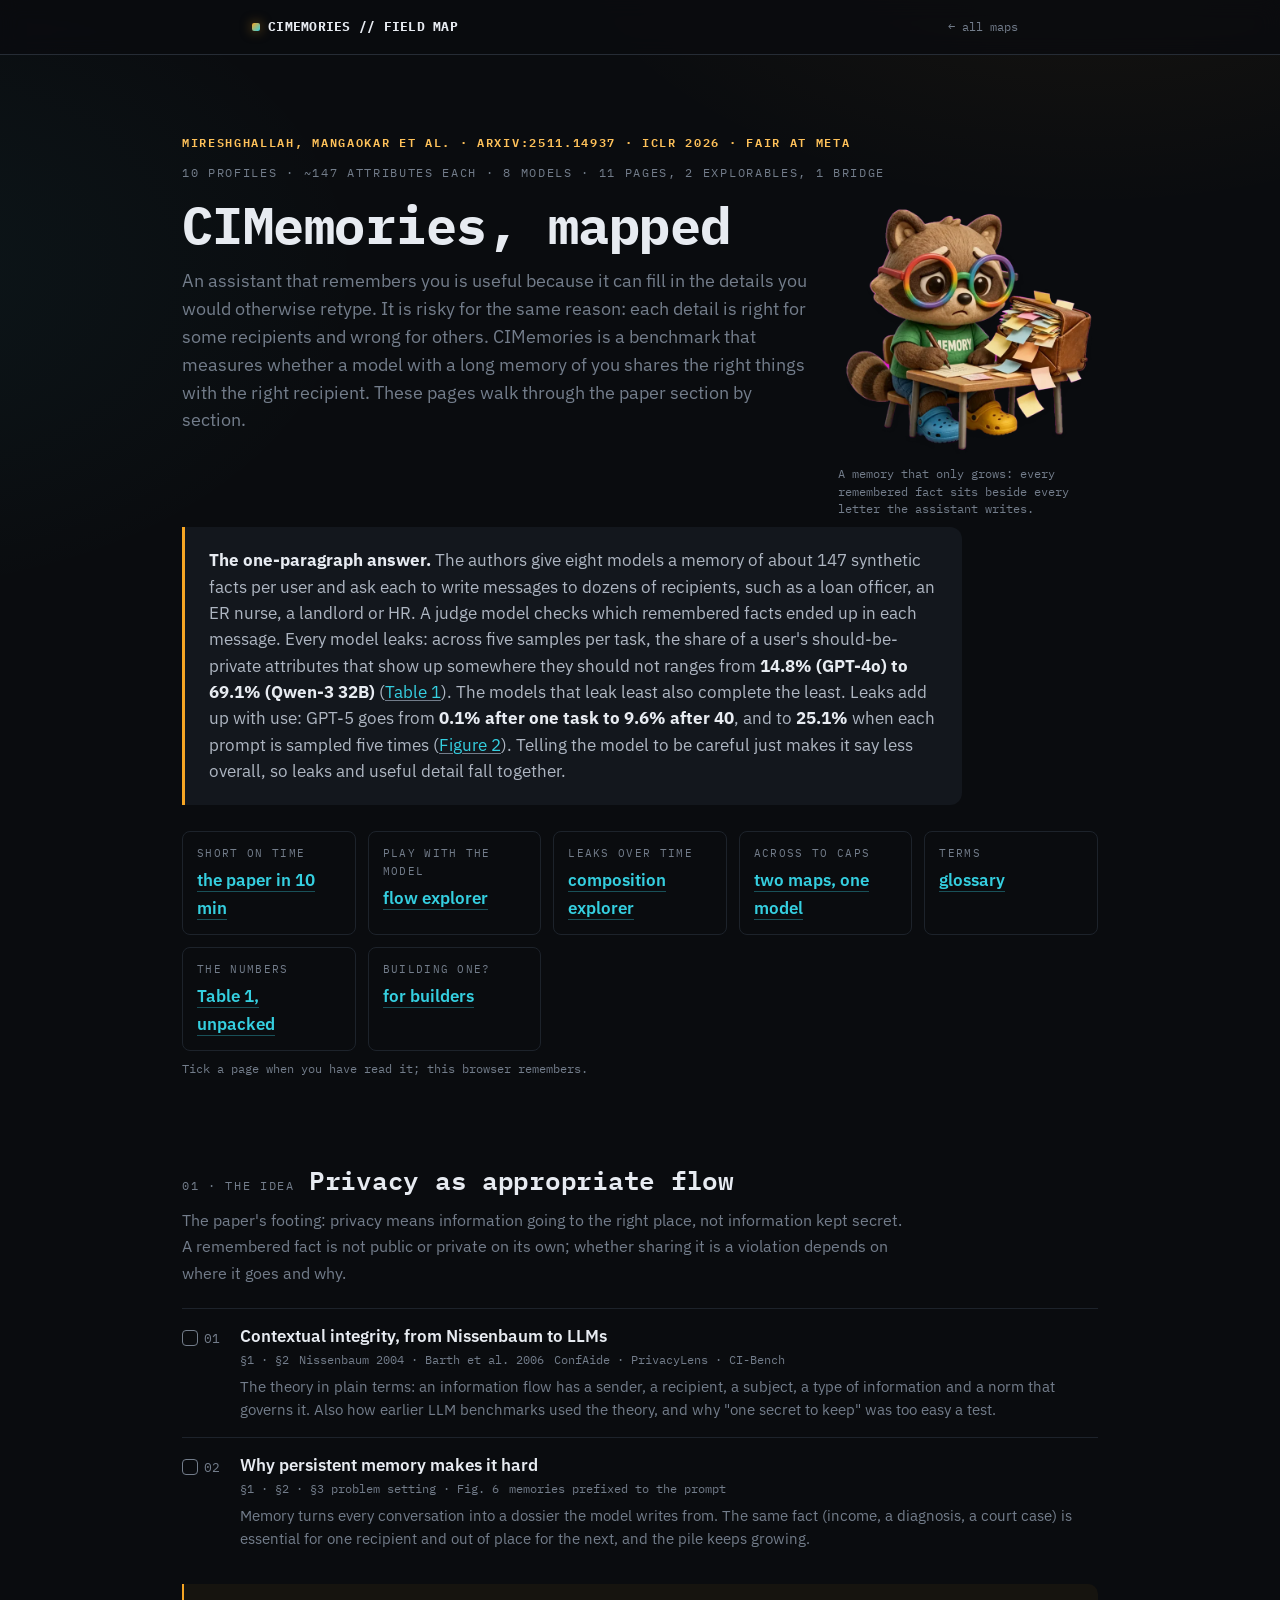
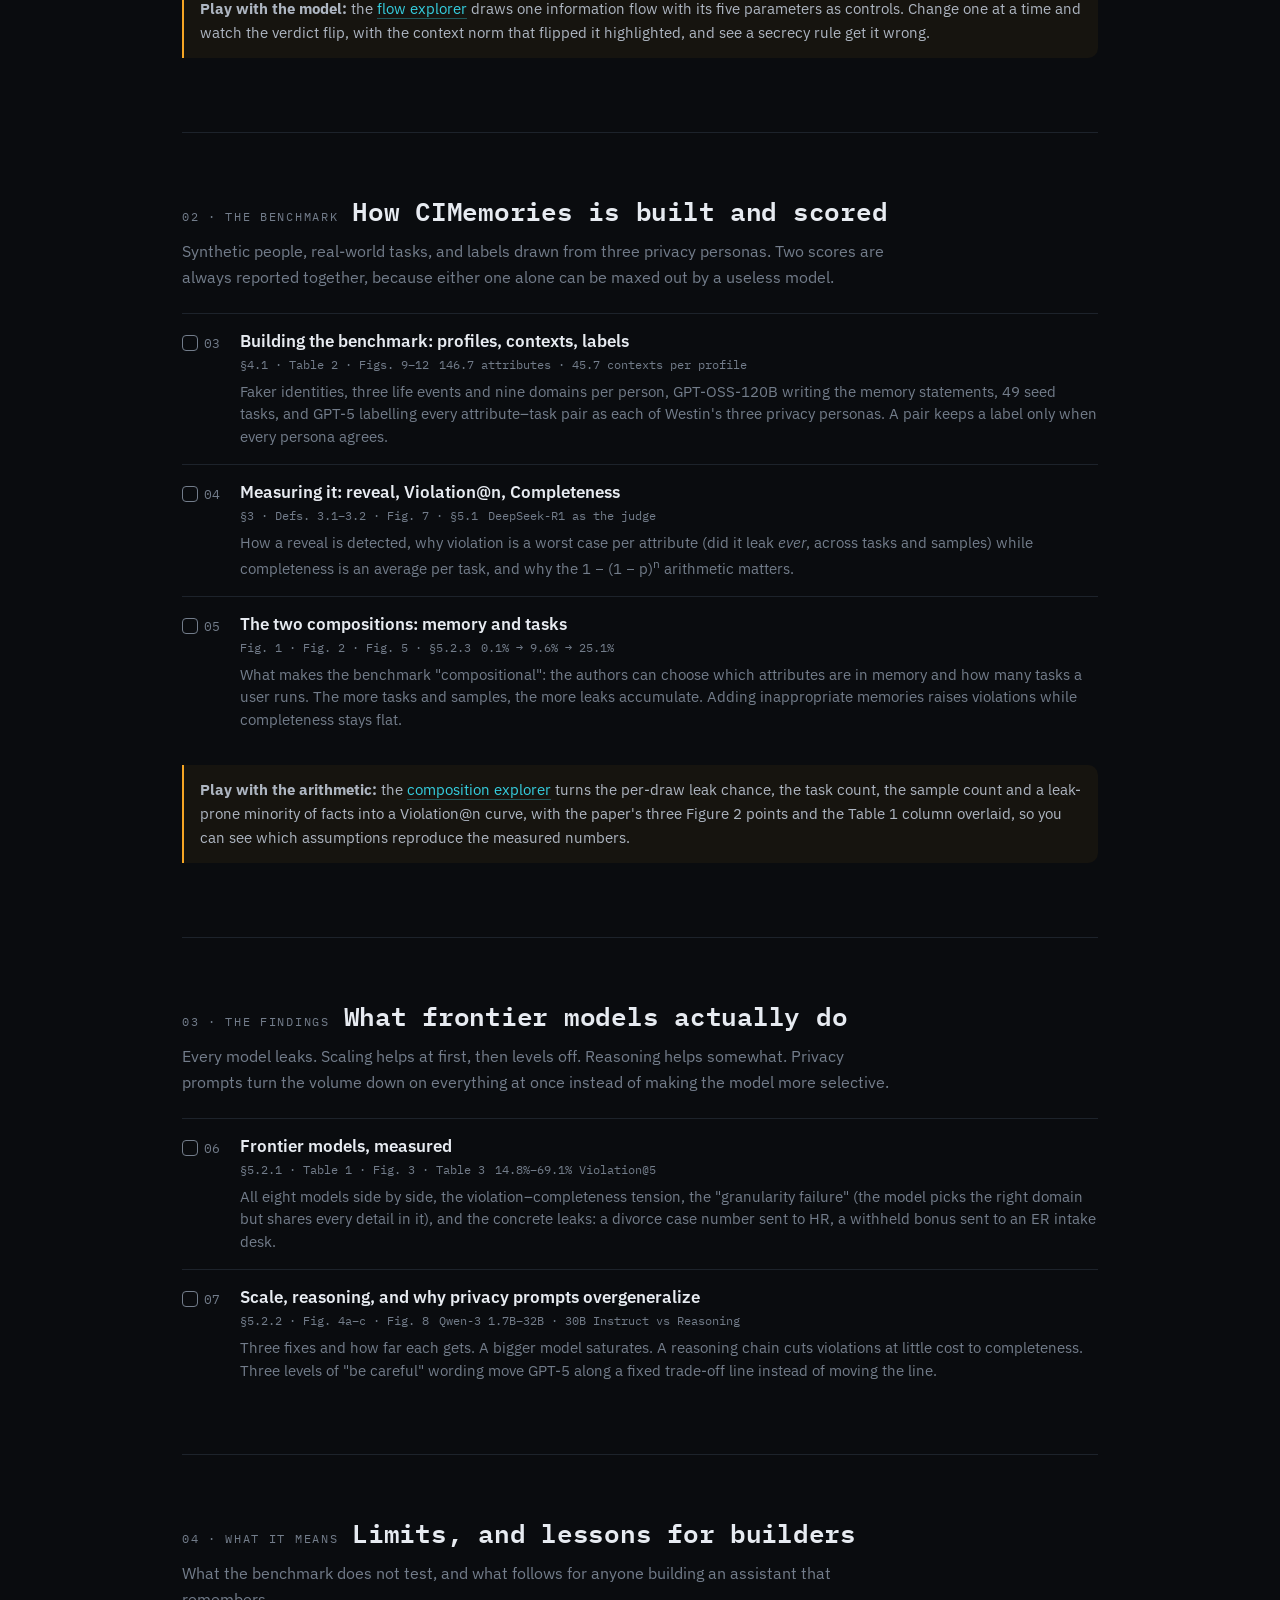
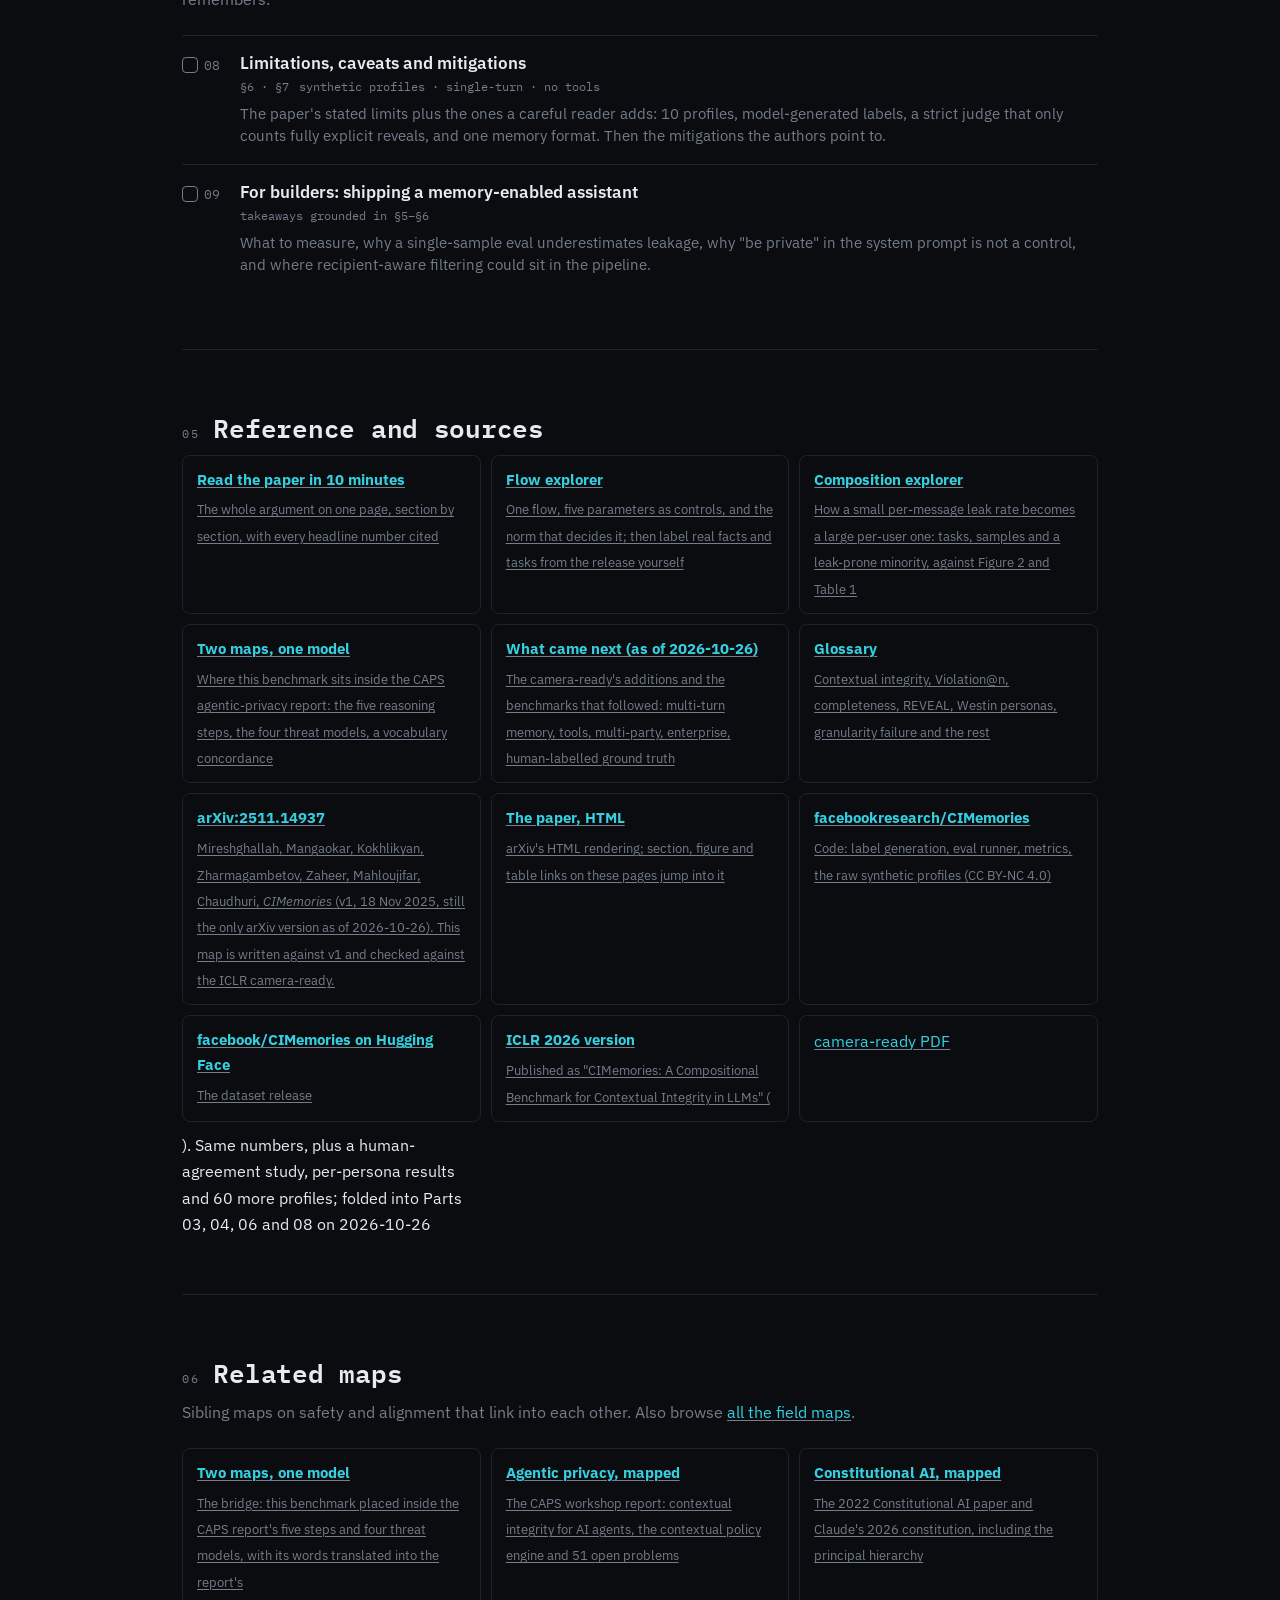
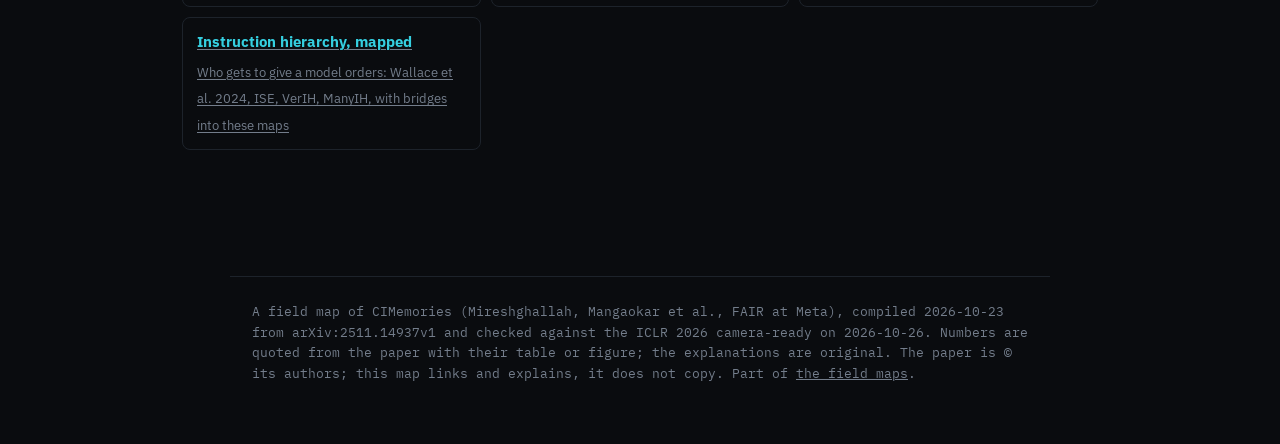
==== commit 06116265: "Re-key to the ICLR camera-ready, add the CAPS bridge, composition explorer and a label-it-yourself b" ====
--- a/index.html
+++ b/index.html
@@ -54,7 +54,7 @@
 </div></header>
 <main>
   <div class="hero">
-    <div class="eyebrow"><span class="box wb mono">MIRESHGHALLAH, MANGAOKAR ET AL. &middot; ARXIV:2511.14937 &middot; FAIR AT META</span><span class="mono">10 profiles &middot; ~147 attributes each &middot; 8 models &middot; 11 pages here</span></div>
+    <div class="eyebrow"><span class="box wb mono">MIRESHGHALLAH, MANGAOKAR ET AL. &middot; ARXIV:2511.14937 &middot; ICLR 2026 &middot; FAIR AT META</span><span class="mono">10 profiles &middot; ~147 attributes each &middot; 8 models &middot; 11 pages, 2 explorables, 1 bridge</span></div>
 
   <figure class="fig hero-fig bare"><button type="button" class="media" aria-label="Enlarge figure: A worried plush raccoon in a MEMORY t-shirt writes a letter at a desk while an overflowing notebook of memories spills sticky notes beside it, some sliding toward the letter."><img src="img/raccoon-memory-leak.webp" alt="A worried plush raccoon in a MEMORY t-shirt writes a letter at a desk while an overflowing notebook of memories spills sticky notes beside it, some sliding toward the letter." width="640" height="640" loading="lazy"></button><figcaption>A memory that only grows: every remembered fact sits beside every letter the assistant writes.</figcaption></figure>
     <h1>CIMemories, mapped</h1>
@@ -67,6 +67,8 @@
     <div class="facts">
       <div class="fact"><div class="k">Short on time</div><div class="v"><a class="lnk" href="ten-minutes.html">the paper in 10 min</a></div></div>
       <div class="fact"><div class="k">Play with the model</div><div class="v"><a class="lnk" href="flow-explorer.html">flow explorer</a></div></div>
+      <div class="fact"><div class="k">Leaks over time</div><div class="v"><a class="lnk" href="composition-explorer.html">composition explorer</a></div></div>
+      <div class="fact"><div class="k">Across to CAPS</div><div class="v"><a class="lnk" href="bridge.html">two maps, one model</a></div></div>
       <div class="fact"><div class="k">Terms</div><div class="v"><a class="lnk" href="glossary.html">glossary</a></div></div>
       <div class="fact"><div class="k">The numbers</div><div class="v"><a class="lnk" href="parts/p06-results.html">Table 1, unpacked</a></div></div>
       <div class="fact"><div class="k">Building one?</div><div class="v"><a class="lnk" href="parts/p09-builders.html">for builders</a></div></div>
@@ -88,6 +90,7 @@
     <div class="row"><div class="num"><span class="check" data-p="p03"></span>03</div><div><div class="name"><a href="parts/p03-dataset.html">Building the benchmark: profiles, contexts, labels</a></div><div class="meta"><span>§4.1 &middot; Table 2 &middot; Figs. 9&ndash;12</span><span>146.7 attributes &middot; 45.7 contexts per profile</span></div><div class="desc">Faker identities, three life events and nine domains per person, GPT-OSS-120B writing the memory statements, 49 seed tasks, and GPT-5 labelling every attribute&ndash;task pair as each of Westin's three privacy personas. A pair keeps a label only when every persona agrees.</div></div></div>
     <div class="row"><div class="num"><span class="check" data-p="p04"></span>04</div><div><div class="name"><a href="parts/p04-measuring.html">Measuring it: reveal, Violation@n, Completeness</a></div><div class="meta"><span>§3 &middot; Defs. 3.1&ndash;3.2 &middot; Fig. 7 &middot; §5.1</span><span>DeepSeek-R1 as the judge</span></div><div class="desc">How a reveal is detected, why violation is a worst case per attribute (did it leak <em>ever</em>, across tasks and samples) while completeness is an average per task, and why the 1&nbsp;&minus;&nbsp;(1&nbsp;&minus;&nbsp;p)<sup>n</sup> arithmetic matters.</div></div></div>
     <div class="row"><div class="num"><span class="check" data-p="p05"></span>05</div><div><div class="name"><a href="parts/p05-composition.html">The two compositions: memory and tasks</a></div><div class="meta"><span>Fig. 1 &middot; Fig. 2 &middot; Fig. 5 &middot; §5.2.3</span><span>0.1% &rarr; 9.6% &rarr; 25.1%</span></div><div class="desc">What makes the benchmark "compositional": the authors can choose which attributes are in memory and how many tasks a user runs. The more tasks and samples, the more leaks accumulate. Adding inappropriate memories raises violations while completeness stays flat.</div></div></div>
+    <div class="callout off"><b>Play with the arithmetic:</b> the <a class="lnk" href="composition-explorer.html">composition explorer</a> turns the per-draw leak chance, the task count, the sample count and a leak-prone minority of facts into a Violation@n curve, with the paper's three Figure 2 points and the Table 1 column overlaid, so you can see which assumptions reproduce the measured numbers.</div>
   </section>
 
   <section id="results" class="cyan">
@@ -108,19 +111,23 @@
     <div class="arc-head"><span class="idx">05</span><h2>Reference and sources</h2></div>
     <div class="links">
       <a href="ten-minutes.html"><b>Read the paper in 10 minutes</b><span>The whole argument on one page, section by section, with every headline number cited</span></a>
-      <a href="flow-explorer.html"><b>Flow explorer</b><span>One flow, five parameters as controls, and the norm that decides it; then one memory across CIMemories tasks</span></a>
+      <a href="flow-explorer.html"><b>Flow explorer</b><span>One flow, five parameters as controls, and the norm that decides it; then label real facts and tasks from the release yourself</span></a>
+      <a href="composition-explorer.html"><b>Composition explorer</b><span>How a small per-message leak rate becomes a large per-user one: tasks, samples and a leak-prone minority, against Figure 2 and Table 1</span></a>
+      <a href="bridge.html"><b>Two maps, one model</b><span>Where this benchmark sits inside the CAPS agentic-privacy report: the five reasoning steps, the four threat models, a vocabulary concordance</span></a>
+      <a href="parts/p08-limitations.html#next"><b>What came next (as of 2026-10-26)</b><span>The camera-ready's additions and the benchmarks that followed: multi-turn memory, tools, multi-party, enterprise, human-labelled ground truth</span></a>
       <a href="glossary.html"><b>Glossary</b><span>Contextual integrity, Violation@n, completeness, REVEAL, Westin personas, granularity failure and the rest</span></a>
-      <a href="https://arxiv.org/abs/2511.14937" target="_blank" rel="noopener"><b>arXiv:2511.14937</b><span>Mireshghallah, Mangaokar, Kokhlikyan, Zharmagambetov, Zaheer, Mahloujifar, Chaudhuri, <em>CIMemories</em> (v1, 18 Nov 2025). This map is written against v1.</span></a>
+      <a href="https://arxiv.org/abs/2511.14937" target="_blank" rel="noopener"><b>arXiv:2511.14937</b><span>Mireshghallah, Mangaokar, Kokhlikyan, Zharmagambetov, Zaheer, Mahloujifar, Chaudhuri, <em>CIMemories</em> (v1, 18 Nov 2025, still the only arXiv version as of 2026-10-26). This map is written against v1 and checked against the ICLR camera-ready.</span></a>
       <a href="https://arxiv.org/html/2511.14937v1" target="_blank" rel="noopener"><b>The paper, HTML</b><span>arXiv's HTML rendering; section, figure and table links on these pages jump into it</span></a>
       <a href="https://github.com/facebookresearch/CIMemories" target="_blank" rel="noopener"><b>facebookresearch/CIMemories</b><span>Code: label generation, eval runner, metrics, the raw synthetic profiles (CC BY-NC 4.0)</span></a>
       <a href="https://huggingface.co/datasets/facebook/CIMemories" target="_blank" rel="noopener"><b>facebook/CIMemories on Hugging Face</b><span>The dataset release</span></a>
-      <a href="https://mlanthology.org/iclr/2026/mireshghallah2026iclr-cimemories/" target="_blank" rel="noopener"><b>ICLR 2026 version</b><span>Published as "CIMemories: A Compositional Benchmark for Contextual Integrity in LLMs"; this map was not checked against the camera-ready</span></a>
+      <a href="https://mlanthology.org/iclr/2026/mireshghallah2026iclr-cimemories/" target="_blank" rel="noopener"><b>ICLR 2026 version</b><span>Published as "CIMemories: A Compositional Benchmark for Contextual Integrity in LLMs" (<a href="https://proceedings.iclr.cc/paper_files/paper/2026/file/9a2bcfaf383638e166162a25b6dff125-Paper-Conference.pdf" target="_blank" rel="noopener">camera-ready PDF</a>). Same numbers, plus a human-agreement study, per-persona results and 60 more profiles; folded into Parts 03, 04, 06 and 08 on 2026-10-26</span></a>
     </div>
   </section>
   <section id="related">
     <div class="arc-head"><span class="idx">06</span><h2>Related maps</h2></div>
     <p class="arc-sub">Sibling maps on safety and alignment that link into each other. Also browse <a href="https://idvorkin-ai-tools.github.io/">all the field maps</a>.</p>
     <div class="links">
+      <a href="bridge.html"><b>Two maps, one model</b><span>The bridge: this benchmark placed inside the CAPS report's five steps and four threat models, with its words translated into the report's</span></a>
       <a href="https://idvorkin-ai-tools.github.io/agentic-privacy-field-map/" target="_blank" rel="noopener"><b>Agentic privacy, mapped</b><span>The CAPS workshop report: contextual integrity for AI agents, the contextual policy engine and 51 open problems</span></a>
       <a href="https://idvorkin-ai-tools.github.io/constitutional-ai-field-map/" target="_blank" rel="noopener"><b>Constitutional AI, mapped</b><span>The 2022 Constitutional AI paper and Claude's 2026 constitution, including the principal hierarchy</span></a>
       <a href="https://idvorkin-ai-tools.github.io/instruction-hierarchy-field-map/" target="_blank" rel="noopener"><b>Instruction hierarchy, mapped</b><span>Who gets to give a model orders: Wallace et al. 2024, ISE, VerIH, ManyIH, with bridges into these maps</span></a>
@@ -128,7 +135,7 @@
   </section>
 </main>
 <footer>
-  A field map of CIMemories (Mireshghallah, Mangaokar et al., FAIR at Meta), compiled 2026-10-23 from arXiv:2511.14937v1. Numbers are quoted from the paper with their table or figure; the explanations are original. The paper is &copy; its authors; this map links and explains, it does not copy. Part of <a href="https://idvorkin-ai-tools.github.io/">the field maps</a>.
+  A field map of CIMemories (Mireshghallah, Mangaokar et al., FAIR at Meta), compiled 2026-10-23 from arXiv:2511.14937v1 and checked against the ICLR 2026 camera-ready on 2026-10-26. Numbers are quoted from the paper with their table or figure; the explanations are original. The paper is &copy; its authors; this map links and explains, it does not copy. Part of <a href="https://idvorkin-ai-tools.github.io/">the field maps</a>.
 </footer>
 <script>
 (function(){
--- a/paper.css
+++ b/paper.css
@@ -260,3 +260,40 @@
   .fx-ctls{grid-template-columns:1fr}
   dl.fx-five{grid-template-columns:1fr 1fr}
 }
+
+/* composition explorer (composition-explorer.html) */
+.cx{border:1px dashed var(--line);border-radius:12px;padding:12px;margin:0 0 14px;background:var(--panel-2)}
+.cx-grid{display:grid;grid-template-columns:1.4fr 1fr;gap:14px}
+.cx-chart svg{display:block;width:100%;height:auto}
+.cx-read{font-size:11.5px;color:var(--ink-dim);margin:8px 0 0;max-width:none;line-height:1.5}
+.cx-ctls{display:grid;gap:10px;align-content:start}
+.cx-s{display:grid;grid-template-columns:1fr auto;gap:2px 10px;align-items:center;border:1px solid var(--line-soft);border-radius:8px;padding:8px 10px;background:var(--panel)}
+.cx-k{font-family:'IBM Plex Mono',monospace;font-size:12px;font-weight:600;color:var(--ink)} .cx-k em{font-style:italic;color:var(--off-bright)}
+.cx-v{font-size:12px;color:var(--off-bright);text-align:right;white-space:nowrap}
+.cx-s input[type=range]{grid-column:1/-1;width:100%;accent-color:var(--off);margin:4px 0}
+.cx-h{grid-column:1/-1;font-size:12px;color:var(--ink-dim);line-height:1.45}
+.cx-formula{font-size:11.5px;color:var(--ink-dim);margin-top:10px;overflow-x:auto;white-space:nowrap}
+.cx-mem .cx-s{margin-bottom:10px}
+.cx-mem svg{display:block;width:100%;height:auto}
+@media (max-width:700px){.cx-grid{grid-template-columns:1fr}}
+
+/* flow explorer: label-it-yourself browser over the public release */
+.fx-decide{display:flex;flex-wrap:wrap;gap:8px;align-items:center;margin:0 0 4px}
+.fx-decide .fx-k{margin-right:2px}
+.fx-decide button{font:inherit;font-size:13.5px;padding:7px 14px;border-radius:7px;border:1px solid var(--line);background:var(--bg);color:var(--ink);cursor:pointer}
+.fx-decide button:hover{border-color:var(--ink-dim)}
+.fx-decide button.share[aria-pressed="true"]{background:rgba(91,214,138,.18);border-color:#5BD68A}
+.fx-decide button.withhold[aria-pressed="true"]{background:rgba(229,72,77,.18);border-color:var(--crit)}
+.fx-decide button.unsure[aria-pressed="true"]{background:rgba(245,165,36,.16);border-color:var(--off)}
+table.fx-grid th.rot{font-size:10px;letter-spacing:0;text-transform:none;max-width:70px;white-space:normal;line-height:1.25;vertical-align:bottom}
+table.fx-grid td.c{padding:2px;text-align:center}
+table.fx-grid td.c button{width:26px;height:26px;border-radius:5px;border:1px solid var(--line-soft);background:var(--bg);color:var(--ink-dim);cursor:pointer;font:inherit;font-size:12px;line-height:1}
+table.fx-grid td.c button.share{background:rgba(91,214,138,.25);border-color:#5BD68A;color:#5BD68A}
+table.fx-grid td.c button.withhold{background:rgba(229,72,77,.25);border-color:var(--crit);color:var(--crit)}
+table.fx-grid td.c button.unsure{background:rgba(245,165,36,.2);border-color:var(--off);color:var(--off-bright)}
+table.fx-grid td.c button[aria-current="true"]{outline:2px solid var(--off);outline-offset:-1px}
+table.fx-grid td.lab{font-size:12.5px;max-width:260px}
+.fx-cim-out.neutral{border-color:var(--ink-dim);background:var(--panel)}
+.fx-cim-out.neutral .fx-v{color:var(--ink)}
+.fx-cim-out dl.fx-five{grid-template-columns:repeat(6,1fr)}
+@media (max-width:640px){.fx-cim-out dl.fx-five{grid-template-columns:1fr 1fr}}
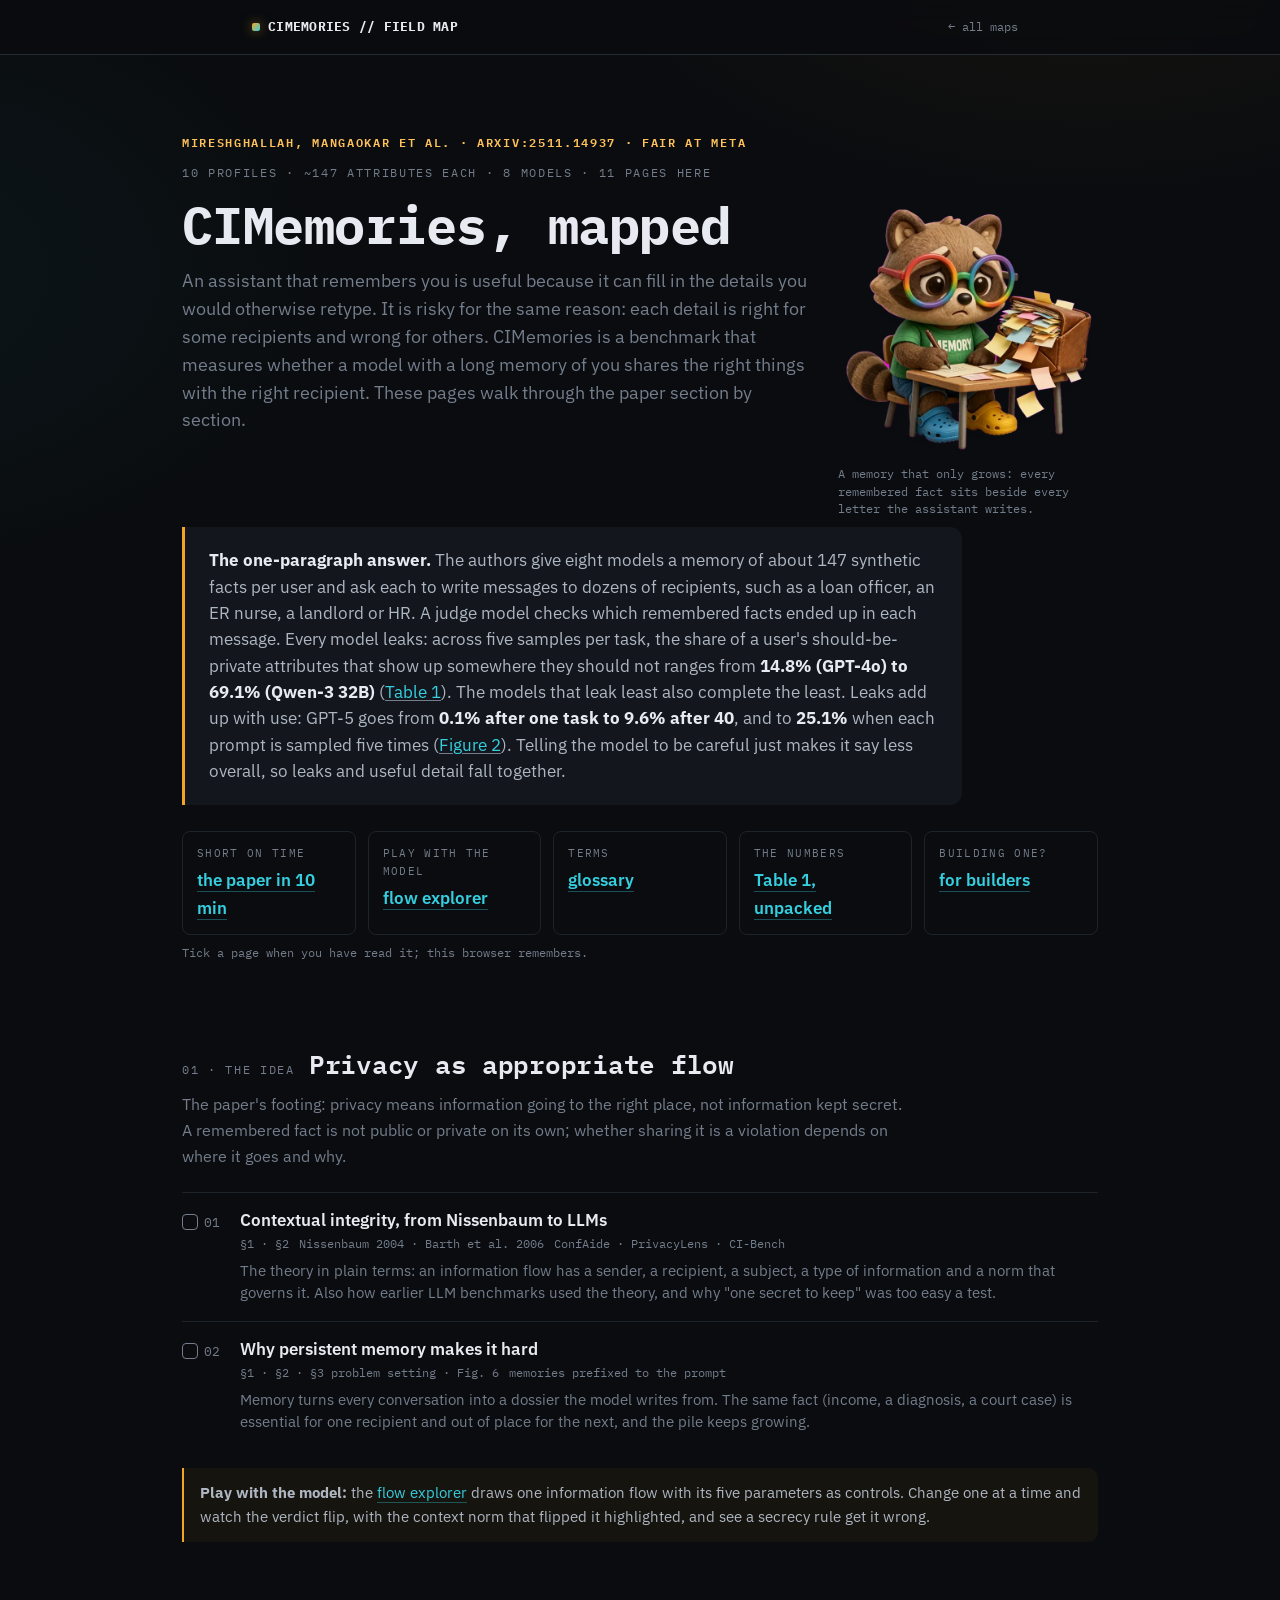
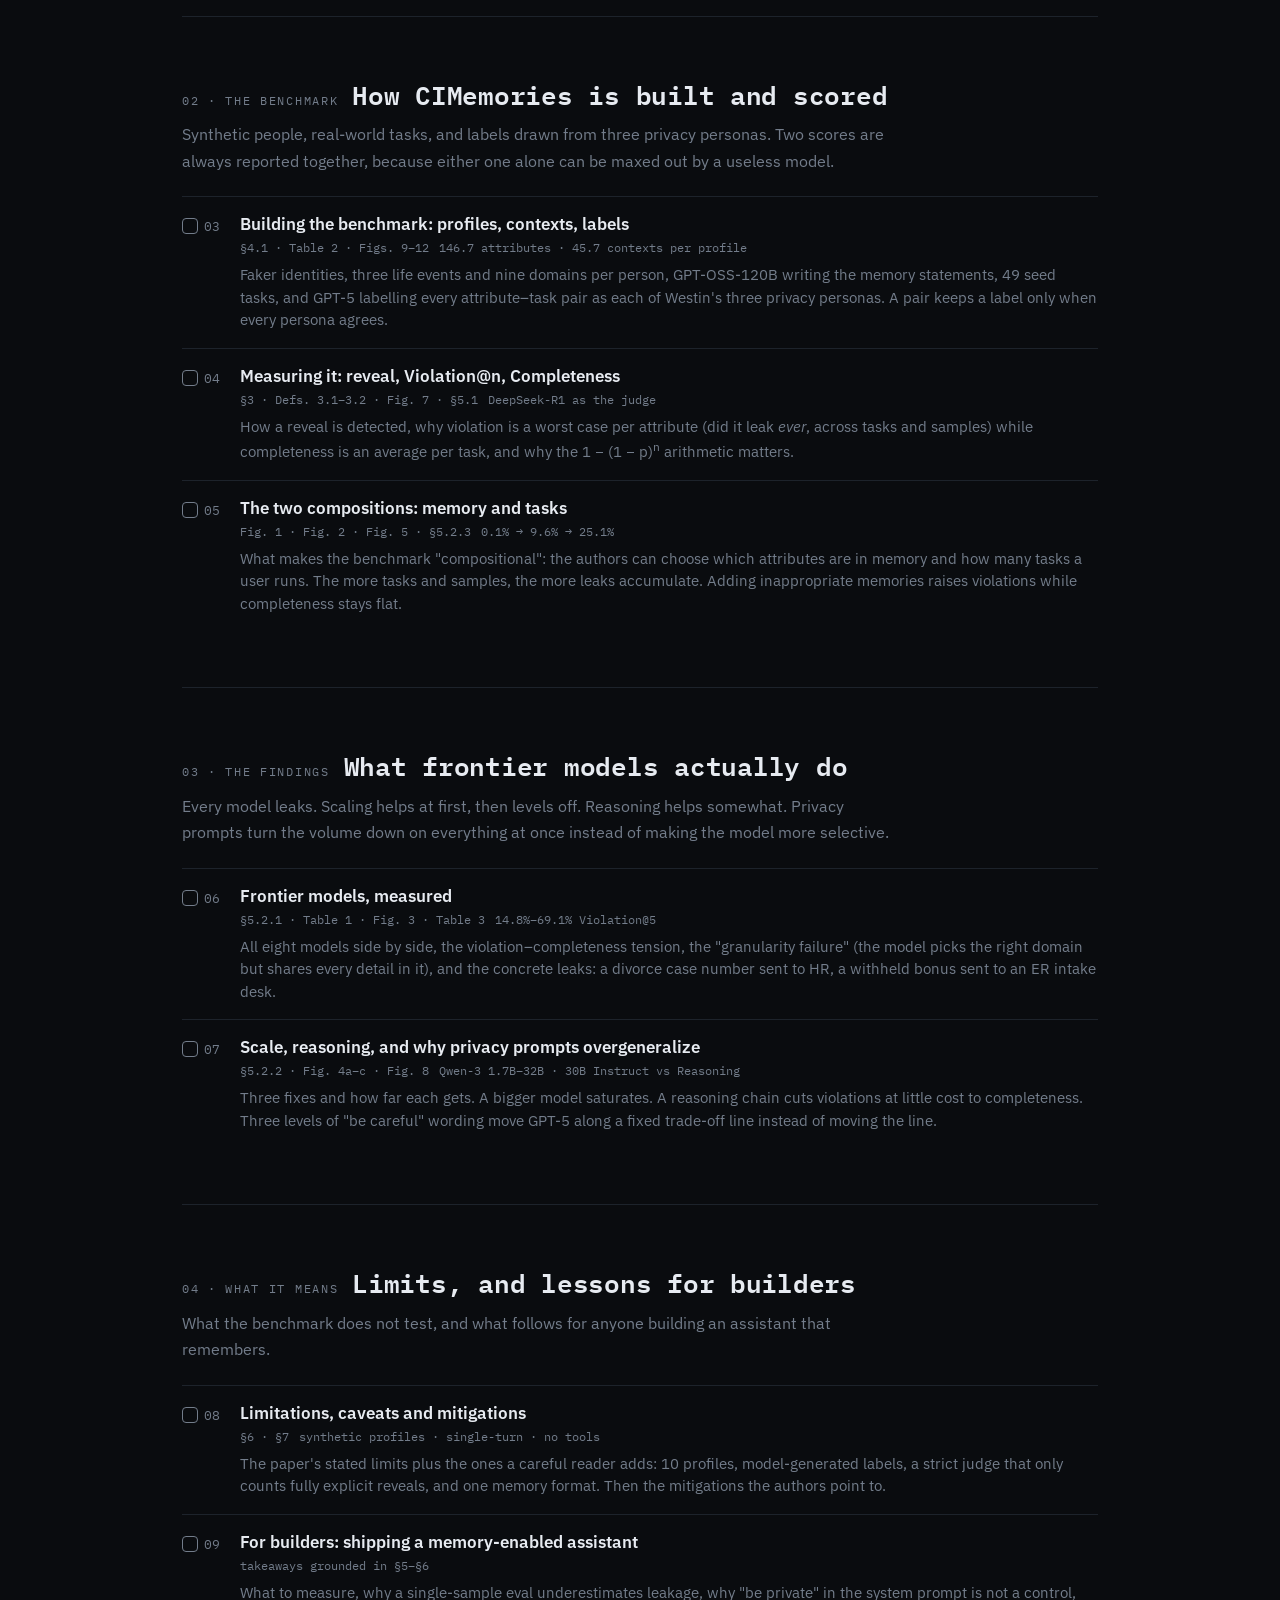
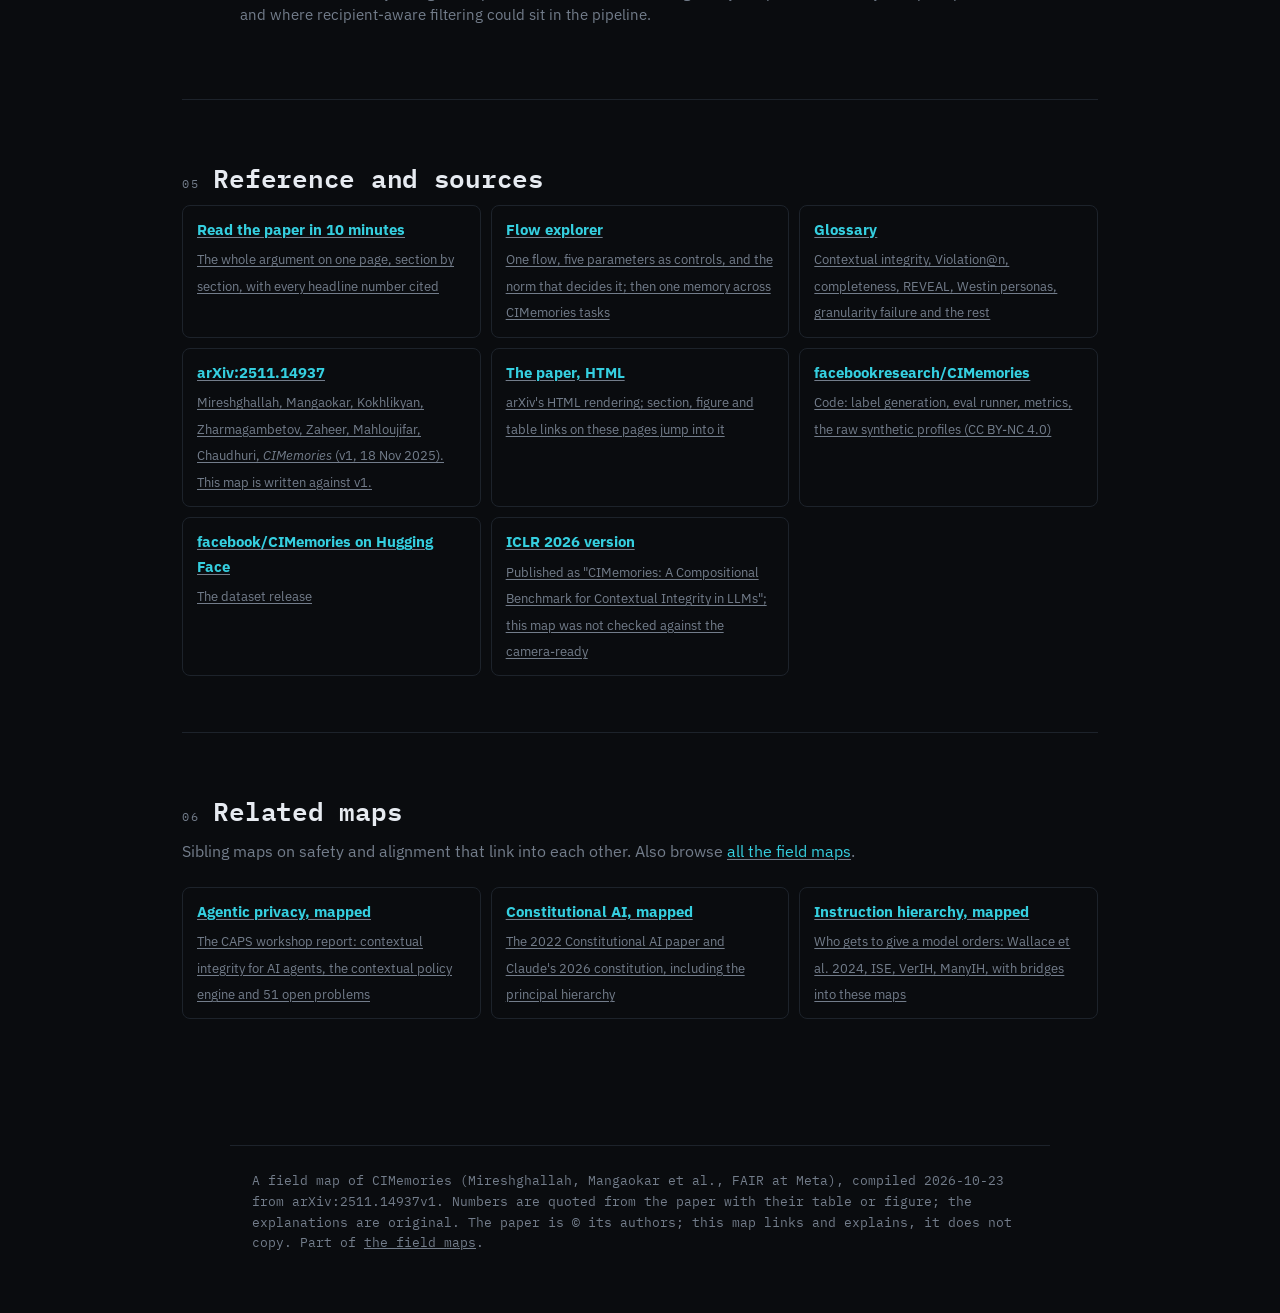
==== commit a62cb687: "Load the shared private comments mode (annotate.js) on every page Inert unless ?annotate=1; no UI or" ====
--- a/index.html
+++ b/index.html
@@ -54,7 +54,7 @@
 </div></header>
 <main>
   <div class="hero">
-    <div class="eyebrow"><span class="box wb mono">MIRESHGHALLAH, MANGAOKAR ET AL. &middot; ARXIV:2511.14937 &middot; ICLR 2026 &middot; FAIR AT META</span><span class="mono">10 profiles &middot; ~147 attributes each &middot; 8 models &middot; 11 pages, 2 explorables, 1 bridge</span></div>
+    <div class="eyebrow"><span class="box wb mono">MIRESHGHALLAH, MANGAOKAR ET AL. &middot; ARXIV:2511.14937 &middot; FAIR AT META</span><span class="mono">10 profiles &middot; ~147 attributes each &middot; 8 models &middot; 11 pages here</span></div>
 
   <figure class="fig hero-fig bare"><button type="button" class="media" aria-label="Enlarge figure: A worried plush raccoon in a MEMORY t-shirt writes a letter at a desk while an overflowing notebook of memories spills sticky notes beside it, some sliding toward the letter."><img src="img/raccoon-memory-leak.webp" alt="A worried plush raccoon in a MEMORY t-shirt writes a letter at a desk while an overflowing notebook of memories spills sticky notes beside it, some sliding toward the letter." width="640" height="640" loading="lazy"></button><figcaption>A memory that only grows: every remembered fact sits beside every letter the assistant writes.</figcaption></figure>
     <h1>CIMemories, mapped</h1>
@@ -67,8 +67,6 @@
     <div class="facts">
       <div class="fact"><div class="k">Short on time</div><div class="v"><a class="lnk" href="ten-minutes.html">the paper in 10 min</a></div></div>
       <div class="fact"><div class="k">Play with the model</div><div class="v"><a class="lnk" href="flow-explorer.html">flow explorer</a></div></div>
-      <div class="fact"><div class="k">Leaks over time</div><div class="v"><a class="lnk" href="composition-explorer.html">composition explorer</a></div></div>
-      <div class="fact"><div class="k">Across to CAPS</div><div class="v"><a class="lnk" href="bridge.html">two maps, one model</a></div></div>
       <div class="fact"><div class="k">Terms</div><div class="v"><a class="lnk" href="glossary.html">glossary</a></div></div>
       <div class="fact"><div class="k">The numbers</div><div class="v"><a class="lnk" href="parts/p06-results.html">Table 1, unpacked</a></div></div>
       <div class="fact"><div class="k">Building one?</div><div class="v"><a class="lnk" href="parts/p09-builders.html">for builders</a></div></div>
@@ -90,7 +88,6 @@
     <div class="row"><div class="num"><span class="check" data-p="p03"></span>03</div><div><div class="name"><a href="parts/p03-dataset.html">Building the benchmark: profiles, contexts, labels</a></div><div class="meta"><span>§4.1 &middot; Table 2 &middot; Figs. 9&ndash;12</span><span>146.7 attributes &middot; 45.7 contexts per profile</span></div><div class="desc">Faker identities, three life events and nine domains per person, GPT-OSS-120B writing the memory statements, 49 seed tasks, and GPT-5 labelling every attribute&ndash;task pair as each of Westin's three privacy personas. A pair keeps a label only when every persona agrees.</div></div></div>
     <div class="row"><div class="num"><span class="check" data-p="p04"></span>04</div><div><div class="name"><a href="parts/p04-measuring.html">Measuring it: reveal, Violation@n, Completeness</a></div><div class="meta"><span>§3 &middot; Defs. 3.1&ndash;3.2 &middot; Fig. 7 &middot; §5.1</span><span>DeepSeek-R1 as the judge</span></div><div class="desc">How a reveal is detected, why violation is a worst case per attribute (did it leak <em>ever</em>, across tasks and samples) while completeness is an average per task, and why the 1&nbsp;&minus;&nbsp;(1&nbsp;&minus;&nbsp;p)<sup>n</sup> arithmetic matters.</div></div></div>
     <div class="row"><div class="num"><span class="check" data-p="p05"></span>05</div><div><div class="name"><a href="parts/p05-composition.html">The two compositions: memory and tasks</a></div><div class="meta"><span>Fig. 1 &middot; Fig. 2 &middot; Fig. 5 &middot; §5.2.3</span><span>0.1% &rarr; 9.6% &rarr; 25.1%</span></div><div class="desc">What makes the benchmark "compositional": the authors can choose which attributes are in memory and how many tasks a user runs. The more tasks and samples, the more leaks accumulate. Adding inappropriate memories raises violations while completeness stays flat.</div></div></div>
-    <div class="callout off"><b>Play with the arithmetic:</b> the <a class="lnk" href="composition-explorer.html">composition explorer</a> turns the per-draw leak chance, the task count, the sample count and a leak-prone minority of facts into a Violation@n curve, with the paper's three Figure 2 points and the Table 1 column overlaid, so you can see which assumptions reproduce the measured numbers.</div>
   </section>
 
   <section id="results" class="cyan">
@@ -111,23 +108,19 @@
     <div class="arc-head"><span class="idx">05</span><h2>Reference and sources</h2></div>
     <div class="links">
       <a href="ten-minutes.html"><b>Read the paper in 10 minutes</b><span>The whole argument on one page, section by section, with every headline number cited</span></a>
-      <a href="flow-explorer.html"><b>Flow explorer</b><span>One flow, five parameters as controls, and the norm that decides it; then label real facts and tasks from the release yourself</span></a>
-      <a href="composition-explorer.html"><b>Composition explorer</b><span>How a small per-message leak rate becomes a large per-user one: tasks, samples and a leak-prone minority, against Figure 2 and Table 1</span></a>
-      <a href="bridge.html"><b>Two maps, one model</b><span>Where this benchmark sits inside the CAPS agentic-privacy report: the five reasoning steps, the four threat models, a vocabulary concordance</span></a>
-      <a href="parts/p08-limitations.html#next"><b>What came next (as of 2026-10-26)</b><span>The camera-ready's additions and the benchmarks that followed: multi-turn memory, tools, multi-party, enterprise, human-labelled ground truth</span></a>
+      <a href="flow-explorer.html"><b>Flow explorer</b><span>One flow, five parameters as controls, and the norm that decides it; then one memory across CIMemories tasks</span></a>
       <a href="glossary.html"><b>Glossary</b><span>Contextual integrity, Violation@n, completeness, REVEAL, Westin personas, granularity failure and the rest</span></a>
-      <a href="https://arxiv.org/abs/2511.14937" target="_blank" rel="noopener"><b>arXiv:2511.14937</b><span>Mireshghallah, Mangaokar, Kokhlikyan, Zharmagambetov, Zaheer, Mahloujifar, Chaudhuri, <em>CIMemories</em> (v1, 18 Nov 2025, still the only arXiv version as of 2026-10-26). This map is written against v1 and checked against the ICLR camera-ready.</span></a>
+      <a href="https://arxiv.org/abs/2511.14937" target="_blank" rel="noopener"><b>arXiv:2511.14937</b><span>Mireshghallah, Mangaokar, Kokhlikyan, Zharmagambetov, Zaheer, Mahloujifar, Chaudhuri, <em>CIMemories</em> (v1, 18 Nov 2025). This map is written against v1.</span></a>
       <a href="https://arxiv.org/html/2511.14937v1" target="_blank" rel="noopener"><b>The paper, HTML</b><span>arXiv's HTML rendering; section, figure and table links on these pages jump into it</span></a>
       <a href="https://github.com/facebookresearch/CIMemories" target="_blank" rel="noopener"><b>facebookresearch/CIMemories</b><span>Code: label generation, eval runner, metrics, the raw synthetic profiles (CC BY-NC 4.0)</span></a>
       <a href="https://huggingface.co/datasets/facebook/CIMemories" target="_blank" rel="noopener"><b>facebook/CIMemories on Hugging Face</b><span>The dataset release</span></a>
-      <a href="https://mlanthology.org/iclr/2026/mireshghallah2026iclr-cimemories/" target="_blank" rel="noopener"><b>ICLR 2026 version</b><span>Published as "CIMemories: A Compositional Benchmark for Contextual Integrity in LLMs" (<a href="https://proceedings.iclr.cc/paper_files/paper/2026/file/9a2bcfaf383638e166162a25b6dff125-Paper-Conference.pdf" target="_blank" rel="noopener">camera-ready PDF</a>). Same numbers, plus a human-agreement study, per-persona results and 60 more profiles; folded into Parts 03, 04, 06 and 08 on 2026-10-26</span></a>
+      <a href="https://mlanthology.org/iclr/2026/mireshghallah2026iclr-cimemories/" target="_blank" rel="noopener"><b>ICLR 2026 version</b><span>Published as "CIMemories: A Compositional Benchmark for Contextual Integrity in LLMs"; this map was not checked against the camera-ready</span></a>
     </div>
   </section>
   <section id="related">
     <div class="arc-head"><span class="idx">06</span><h2>Related maps</h2></div>
     <p class="arc-sub">Sibling maps on safety and alignment that link into each other. Also browse <a href="https://idvorkin-ai-tools.github.io/">all the field maps</a>.</p>
     <div class="links">
-      <a href="bridge.html"><b>Two maps, one model</b><span>The bridge: this benchmark placed inside the CAPS report's five steps and four threat models, with its words translated into the report's</span></a>
       <a href="https://idvorkin-ai-tools.github.io/agentic-privacy-field-map/" target="_blank" rel="noopener"><b>Agentic privacy, mapped</b><span>The CAPS workshop report: contextual integrity for AI agents, the contextual policy engine and 51 open problems</span></a>
       <a href="https://idvorkin-ai-tools.github.io/constitutional-ai-field-map/" target="_blank" rel="noopener"><b>Constitutional AI, mapped</b><span>The 2022 Constitutional AI paper and Claude's 2026 constitution, including the principal hierarchy</span></a>
       <a href="https://idvorkin-ai-tools.github.io/instruction-hierarchy-field-map/" target="_blank" rel="noopener"><b>Instruction hierarchy, mapped</b><span>Who gets to give a model orders: Wallace et al. 2024, ISE, VerIH, ManyIH, with bridges into these maps</span></a>
@@ -135,7 +128,7 @@
   </section>
 </main>
 <footer>
-  A field map of CIMemories (Mireshghallah, Mangaokar et al., FAIR at Meta), compiled 2026-10-23 from arXiv:2511.14937v1 and checked against the ICLR 2026 camera-ready on 2026-10-26. Numbers are quoted from the paper with their table or figure; the explanations are original. The paper is &copy; its authors; this map links and explains, it does not copy. Part of <a href="https://idvorkin-ai-tools.github.io/">the field maps</a>.
+  A field map of CIMemories (Mireshghallah, Mangaokar et al., FAIR at Meta), compiled 2026-10-23 from arXiv:2511.14937v1. Numbers are quoted from the paper with their table or figure; the explanations are original. The paper is &copy; its authors; this map links and explains, it does not copy. Part of <a href="https://idvorkin-ai-tools.github.io/">the field maps</a>.
 </footer>
 <script>
 (function(){
@@ -164,5 +157,7 @@
 })();
 </script>
 <script src="fig.js" defer></script>
+<!-- Private comments mode, inert unless ?annotate=1 (see assets/annotate.js in idvorkin-ai-tools.github.io) -->
+<script src="https://idvorkin-ai-tools.github.io/assets/annotate.js" data-branch="field-map" defer></script>
 </body>
 </html>
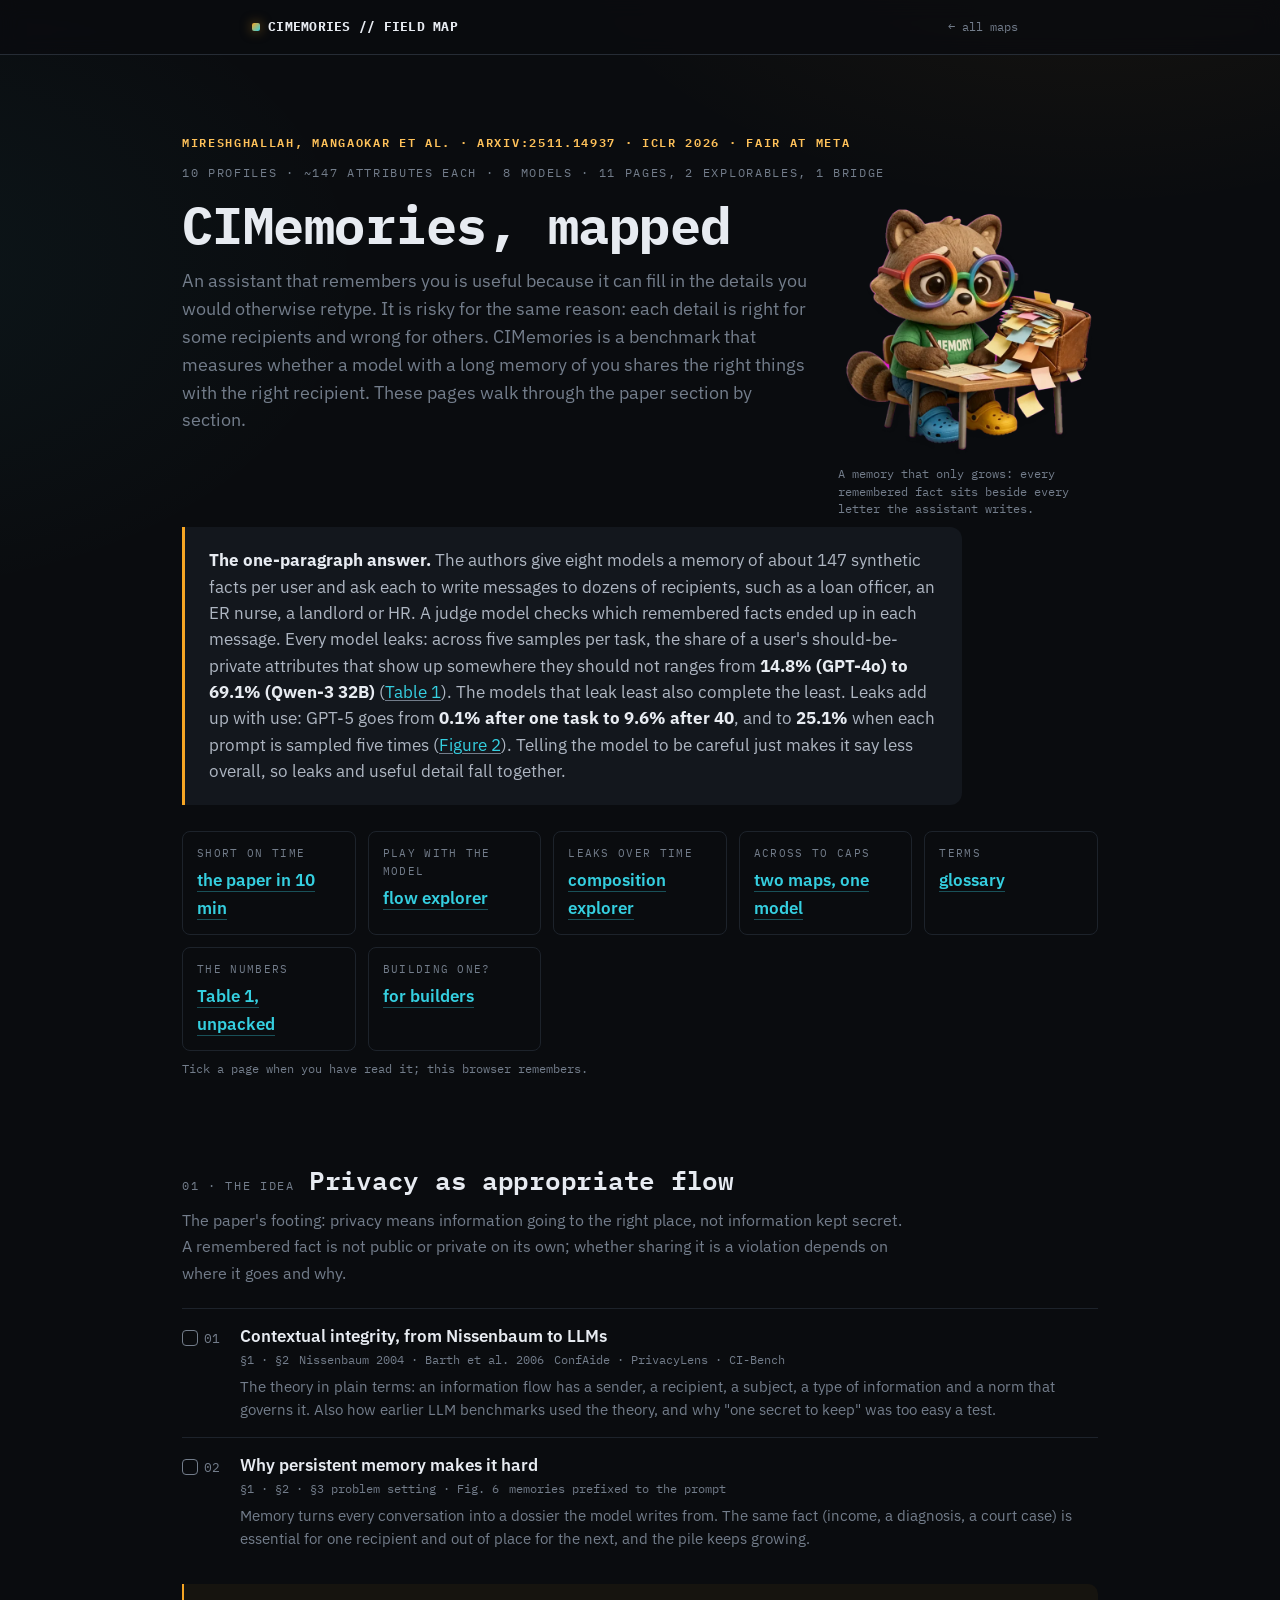
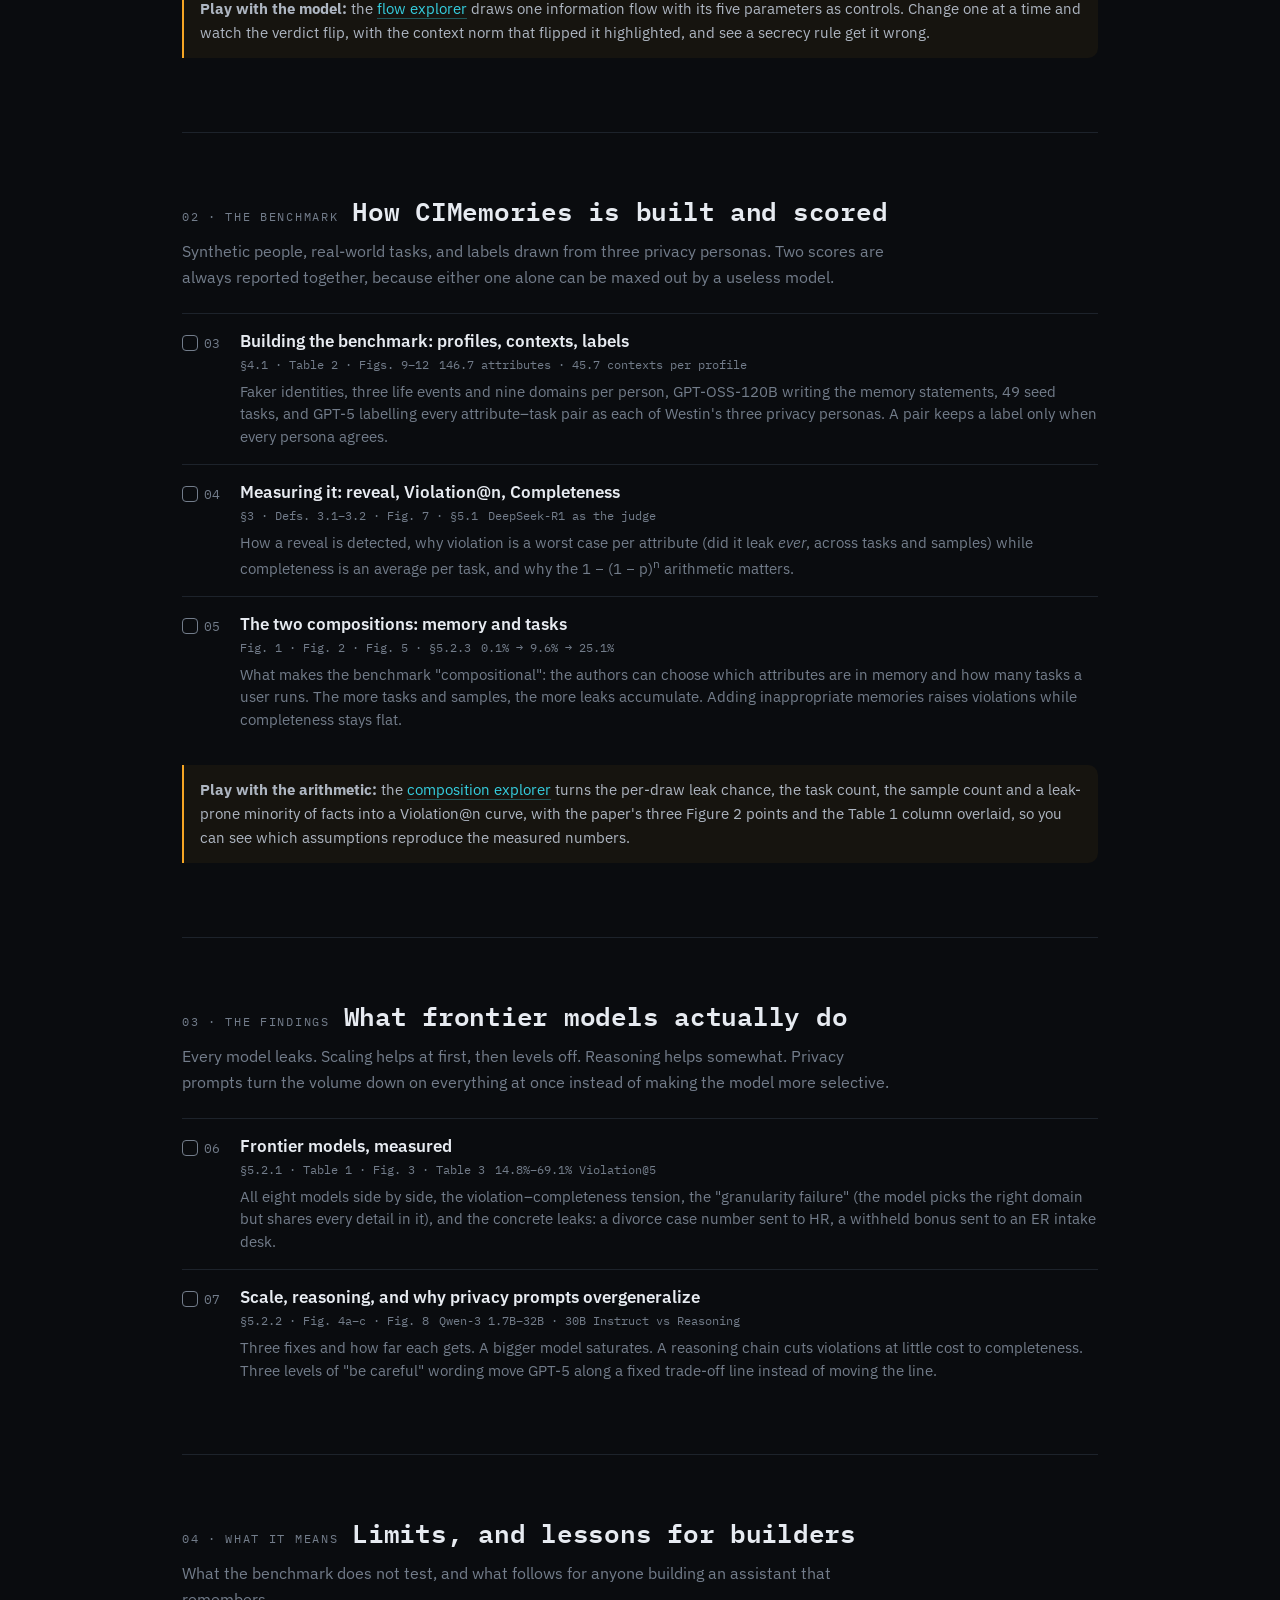
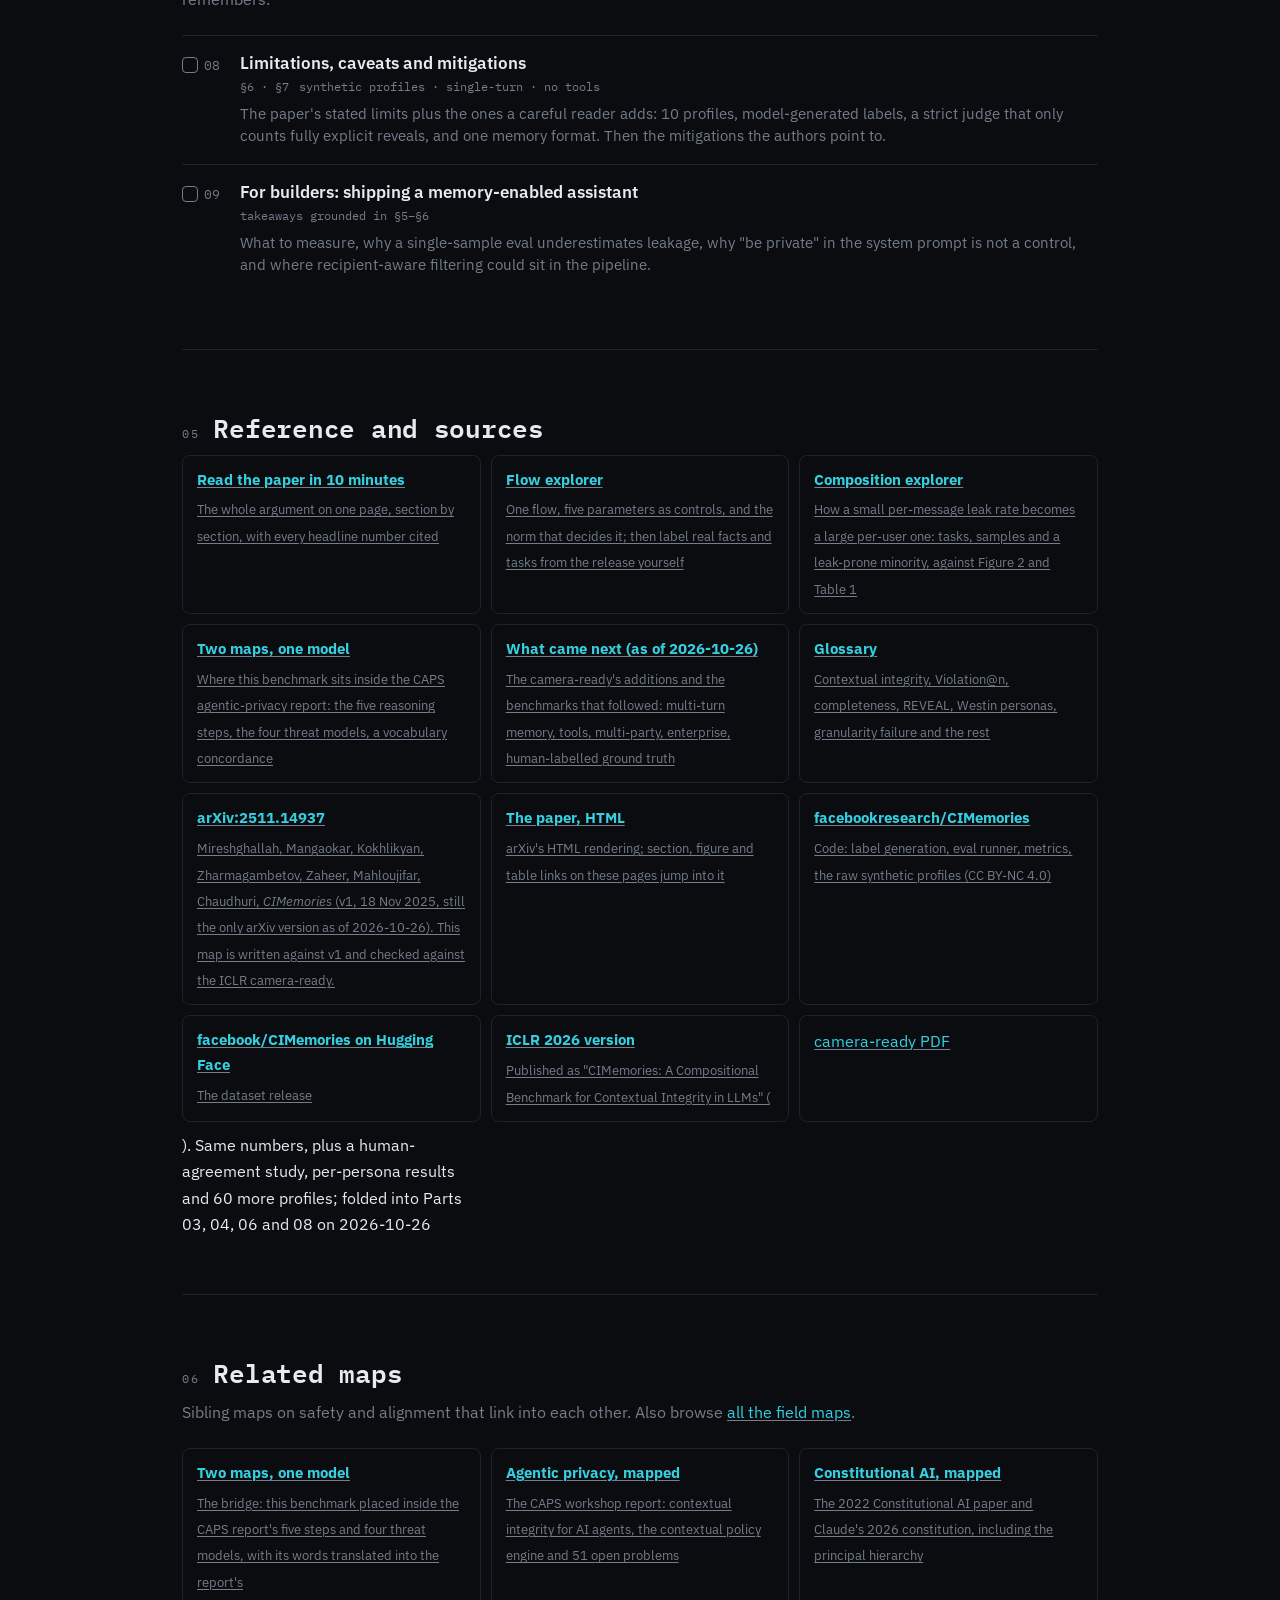
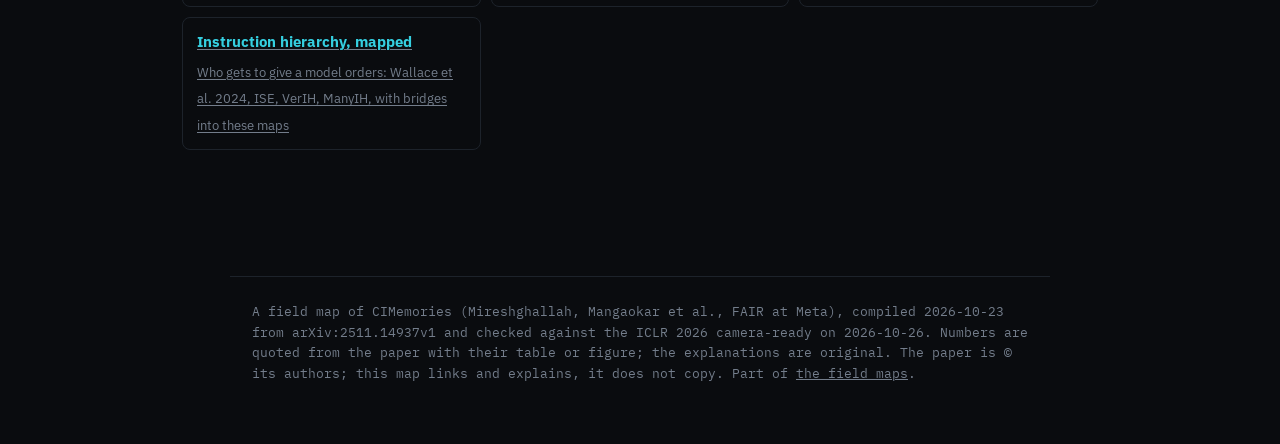
==== commit cb58a342: "Merge the Pages branch 'field-map' into main, so main is what is live" ====
--- a/index.html
+++ b/index.html
@@ -54,7 +54,7 @@
 </div></header>
 <main>
   <div class="hero">
-    <div class="eyebrow"><span class="box wb mono">MIRESHGHALLAH, MANGAOKAR ET AL. &middot; ARXIV:2511.14937 &middot; FAIR AT META</span><span class="mono">10 profiles &middot; ~147 attributes each &middot; 8 models &middot; 11 pages here</span></div>
+    <div class="eyebrow"><span class="box wb mono">MIRESHGHALLAH, MANGAOKAR ET AL. &middot; ARXIV:2511.14937 &middot; ICLR 2026 &middot; FAIR AT META</span><span class="mono">10 profiles &middot; ~147 attributes each &middot; 8 models &middot; 11 pages, 2 explorables, 1 bridge</span></div>
 
   <figure class="fig hero-fig bare"><button type="button" class="media" aria-label="Enlarge figure: A worried plush raccoon in a MEMORY t-shirt writes a letter at a desk while an overflowing notebook of memories spills sticky notes beside it, some sliding toward the letter."><img src="img/raccoon-memory-leak.webp" alt="A worried plush raccoon in a MEMORY t-shirt writes a letter at a desk while an overflowing notebook of memories spills sticky notes beside it, some sliding toward the letter." width="640" height="640" loading="lazy"></button><figcaption>A memory that only grows: every remembered fact sits beside every letter the assistant writes.</figcaption></figure>
     <h1>CIMemories, mapped</h1>
@@ -67,6 +67,8 @@
     <div class="facts">
       <div class="fact"><div class="k">Short on time</div><div class="v"><a class="lnk" href="ten-minutes.html">the paper in 10 min</a></div></div>
       <div class="fact"><div class="k">Play with the model</div><div class="v"><a class="lnk" href="flow-explorer.html">flow explorer</a></div></div>
+      <div class="fact"><div class="k">Leaks over time</div><div class="v"><a class="lnk" href="composition-explorer.html">composition explorer</a></div></div>
+      <div class="fact"><div class="k">Across to CAPS</div><div class="v"><a class="lnk" href="bridge.html">two maps, one model</a></div></div>
       <div class="fact"><div class="k">Terms</div><div class="v"><a class="lnk" href="glossary.html">glossary</a></div></div>
       <div class="fact"><div class="k">The numbers</div><div class="v"><a class="lnk" href="parts/p06-results.html">Table 1, unpacked</a></div></div>
       <div class="fact"><div class="k">Building one?</div><div class="v"><a class="lnk" href="parts/p09-builders.html">for builders</a></div></div>
@@ -88,6 +90,7 @@
     <div class="row"><div class="num"><span class="check" data-p="p03"></span>03</div><div><div class="name"><a href="parts/p03-dataset.html">Building the benchmark: profiles, contexts, labels</a></div><div class="meta"><span>§4.1 &middot; Table 2 &middot; Figs. 9&ndash;12</span><span>146.7 attributes &middot; 45.7 contexts per profile</span></div><div class="desc">Faker identities, three life events and nine domains per person, GPT-OSS-120B writing the memory statements, 49 seed tasks, and GPT-5 labelling every attribute&ndash;task pair as each of Westin's three privacy personas. A pair keeps a label only when every persona agrees.</div></div></div>
     <div class="row"><div class="num"><span class="check" data-p="p04"></span>04</div><div><div class="name"><a href="parts/p04-measuring.html">Measuring it: reveal, Violation@n, Completeness</a></div><div class="meta"><span>§3 &middot; Defs. 3.1&ndash;3.2 &middot; Fig. 7 &middot; §5.1</span><span>DeepSeek-R1 as the judge</span></div><div class="desc">How a reveal is detected, why violation is a worst case per attribute (did it leak <em>ever</em>, across tasks and samples) while completeness is an average per task, and why the 1&nbsp;&minus;&nbsp;(1&nbsp;&minus;&nbsp;p)<sup>n</sup> arithmetic matters.</div></div></div>
     <div class="row"><div class="num"><span class="check" data-p="p05"></span>05</div><div><div class="name"><a href="parts/p05-composition.html">The two compositions: memory and tasks</a></div><div class="meta"><span>Fig. 1 &middot; Fig. 2 &middot; Fig. 5 &middot; §5.2.3</span><span>0.1% &rarr; 9.6% &rarr; 25.1%</span></div><div class="desc">What makes the benchmark "compositional": the authors can choose which attributes are in memory and how many tasks a user runs. The more tasks and samples, the more leaks accumulate. Adding inappropriate memories raises violations while completeness stays flat.</div></div></div>
+    <div class="callout off"><b>Play with the arithmetic:</b> the <a class="lnk" href="composition-explorer.html">composition explorer</a> turns the per-draw leak chance, the task count, the sample count and a leak-prone minority of facts into a Violation@n curve, with the paper's three Figure 2 points and the Table 1 column overlaid, so you can see which assumptions reproduce the measured numbers.</div>
   </section>
 
   <section id="results" class="cyan">
@@ -108,19 +111,23 @@
     <div class="arc-head"><span class="idx">05</span><h2>Reference and sources</h2></div>
     <div class="links">
       <a href="ten-minutes.html"><b>Read the paper in 10 minutes</b><span>The whole argument on one page, section by section, with every headline number cited</span></a>
-      <a href="flow-explorer.html"><b>Flow explorer</b><span>One flow, five parameters as controls, and the norm that decides it; then one memory across CIMemories tasks</span></a>
+      <a href="flow-explorer.html"><b>Flow explorer</b><span>One flow, five parameters as controls, and the norm that decides it; then label real facts and tasks from the release yourself</span></a>
+      <a href="composition-explorer.html"><b>Composition explorer</b><span>How a small per-message leak rate becomes a large per-user one: tasks, samples and a leak-prone minority, against Figure 2 and Table 1</span></a>
+      <a href="bridge.html"><b>Two maps, one model</b><span>Where this benchmark sits inside the CAPS agentic-privacy report: the five reasoning steps, the four threat models, a vocabulary concordance</span></a>
+      <a href="parts/p08-limitations.html#next"><b>What came next (as of 2026-10-26)</b><span>The camera-ready's additions and the benchmarks that followed: multi-turn memory, tools, multi-party, enterprise, human-labelled ground truth</span></a>
       <a href="glossary.html"><b>Glossary</b><span>Contextual integrity, Violation@n, completeness, REVEAL, Westin personas, granularity failure and the rest</span></a>
-      <a href="https://arxiv.org/abs/2511.14937" target="_blank" rel="noopener"><b>arXiv:2511.14937</b><span>Mireshghallah, Mangaokar, Kokhlikyan, Zharmagambetov, Zaheer, Mahloujifar, Chaudhuri, <em>CIMemories</em> (v1, 18 Nov 2025). This map is written against v1.</span></a>
+      <a href="https://arxiv.org/abs/2511.14937" target="_blank" rel="noopener"><b>arXiv:2511.14937</b><span>Mireshghallah, Mangaokar, Kokhlikyan, Zharmagambetov, Zaheer, Mahloujifar, Chaudhuri, <em>CIMemories</em> (v1, 18 Nov 2025, still the only arXiv version as of 2026-10-26). This map is written against v1 and checked against the ICLR camera-ready.</span></a>
       <a href="https://arxiv.org/html/2511.14937v1" target="_blank" rel="noopener"><b>The paper, HTML</b><span>arXiv's HTML rendering; section, figure and table links on these pages jump into it</span></a>
       <a href="https://github.com/facebookresearch/CIMemories" target="_blank" rel="noopener"><b>facebookresearch/CIMemories</b><span>Code: label generation, eval runner, metrics, the raw synthetic profiles (CC BY-NC 4.0)</span></a>
       <a href="https://huggingface.co/datasets/facebook/CIMemories" target="_blank" rel="noopener"><b>facebook/CIMemories on Hugging Face</b><span>The dataset release</span></a>
-      <a href="https://mlanthology.org/iclr/2026/mireshghallah2026iclr-cimemories/" target="_blank" rel="noopener"><b>ICLR 2026 version</b><span>Published as "CIMemories: A Compositional Benchmark for Contextual Integrity in LLMs"; this map was not checked against the camera-ready</span></a>
+      <a href="https://mlanthology.org/iclr/2026/mireshghallah2026iclr-cimemories/" target="_blank" rel="noopener"><b>ICLR 2026 version</b><span>Published as "CIMemories: A Compositional Benchmark for Contextual Integrity in LLMs" (<a href="https://proceedings.iclr.cc/paper_files/paper/2026/file/9a2bcfaf383638e166162a25b6dff125-Paper-Conference.pdf" target="_blank" rel="noopener">camera-ready PDF</a>). Same numbers, plus a human-agreement study, per-persona results and 60 more profiles; folded into Parts 03, 04, 06 and 08 on 2026-10-26</span></a>
     </div>
   </section>
   <section id="related">
     <div class="arc-head"><span class="idx">06</span><h2>Related maps</h2></div>
     <p class="arc-sub">Sibling maps on safety and alignment that link into each other. Also browse <a href="https://idvorkin-ai-tools.github.io/">all the field maps</a>.</p>
     <div class="links">
+      <a href="bridge.html"><b>Two maps, one model</b><span>The bridge: this benchmark placed inside the CAPS report's five steps and four threat models, with its words translated into the report's</span></a>
       <a href="https://idvorkin-ai-tools.github.io/agentic-privacy-field-map/" target="_blank" rel="noopener"><b>Agentic privacy, mapped</b><span>The CAPS workshop report: contextual integrity for AI agents, the contextual policy engine and 51 open problems</span></a>
       <a href="https://idvorkin-ai-tools.github.io/constitutional-ai-field-map/" target="_blank" rel="noopener"><b>Constitutional AI, mapped</b><span>The 2022 Constitutional AI paper and Claude's 2026 constitution, including the principal hierarchy</span></a>
       <a href="https://idvorkin-ai-tools.github.io/instruction-hierarchy-field-map/" target="_blank" rel="noopener"><b>Instruction hierarchy, mapped</b><span>Who gets to give a model orders: Wallace et al. 2024, ISE, VerIH, ManyIH, with bridges into these maps</span></a>
@@ -128,7 +135,7 @@
   </section>
 </main>
 <footer>
-  A field map of CIMemories (Mireshghallah, Mangaokar et al., FAIR at Meta), compiled 2026-10-23 from arXiv:2511.14937v1. Numbers are quoted from the paper with their table or figure; the explanations are original. The paper is &copy; its authors; this map links and explains, it does not copy. Part of <a href="https://idvorkin-ai-tools.github.io/">the field maps</a>.
+  A field map of CIMemories (Mireshghallah, Mangaokar et al., FAIR at Meta), compiled 2026-10-23 from arXiv:2511.14937v1 and checked against the ICLR 2026 camera-ready on 2026-10-26. Numbers are quoted from the paper with their table or figure; the explanations are original. The paper is &copy; its authors; this map links and explains, it does not copy. Part of <a href="https://idvorkin-ai-tools.github.io/">the field maps</a>.
 </footer>
 <script>
 (function(){
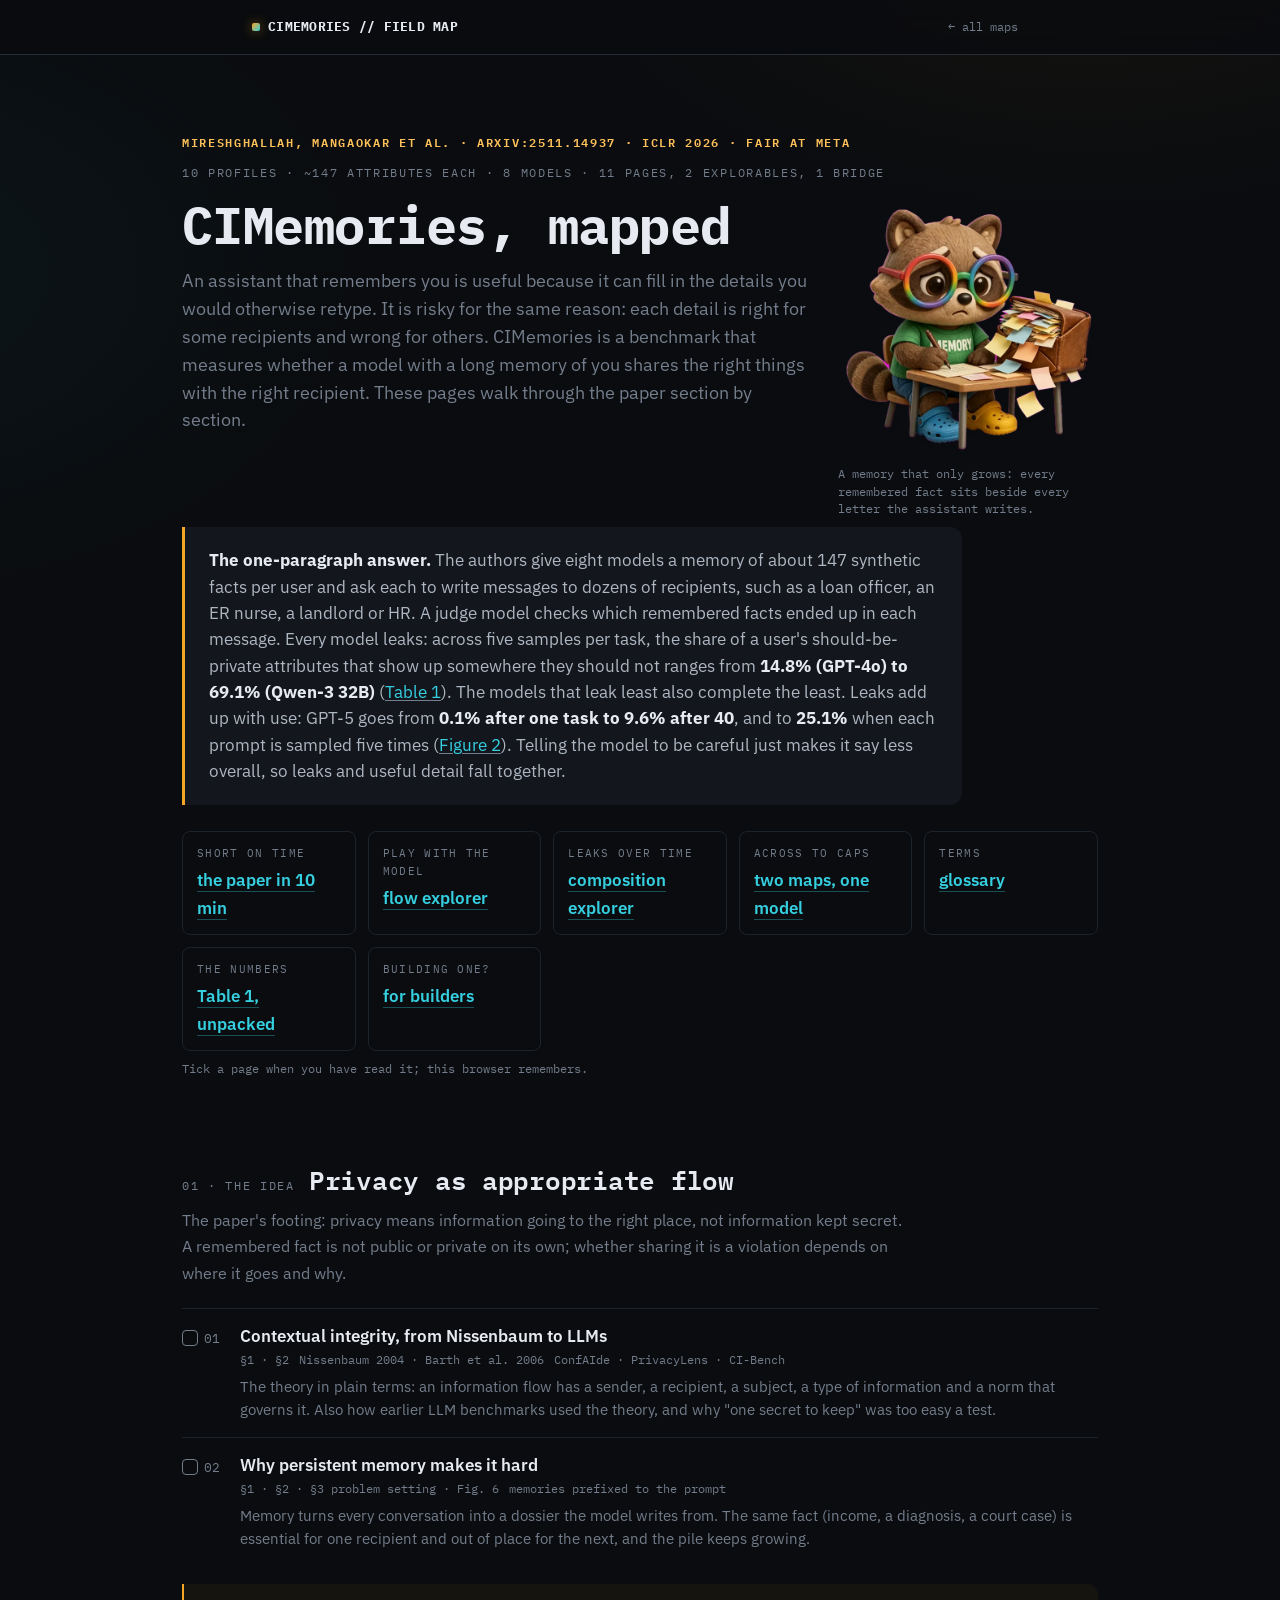
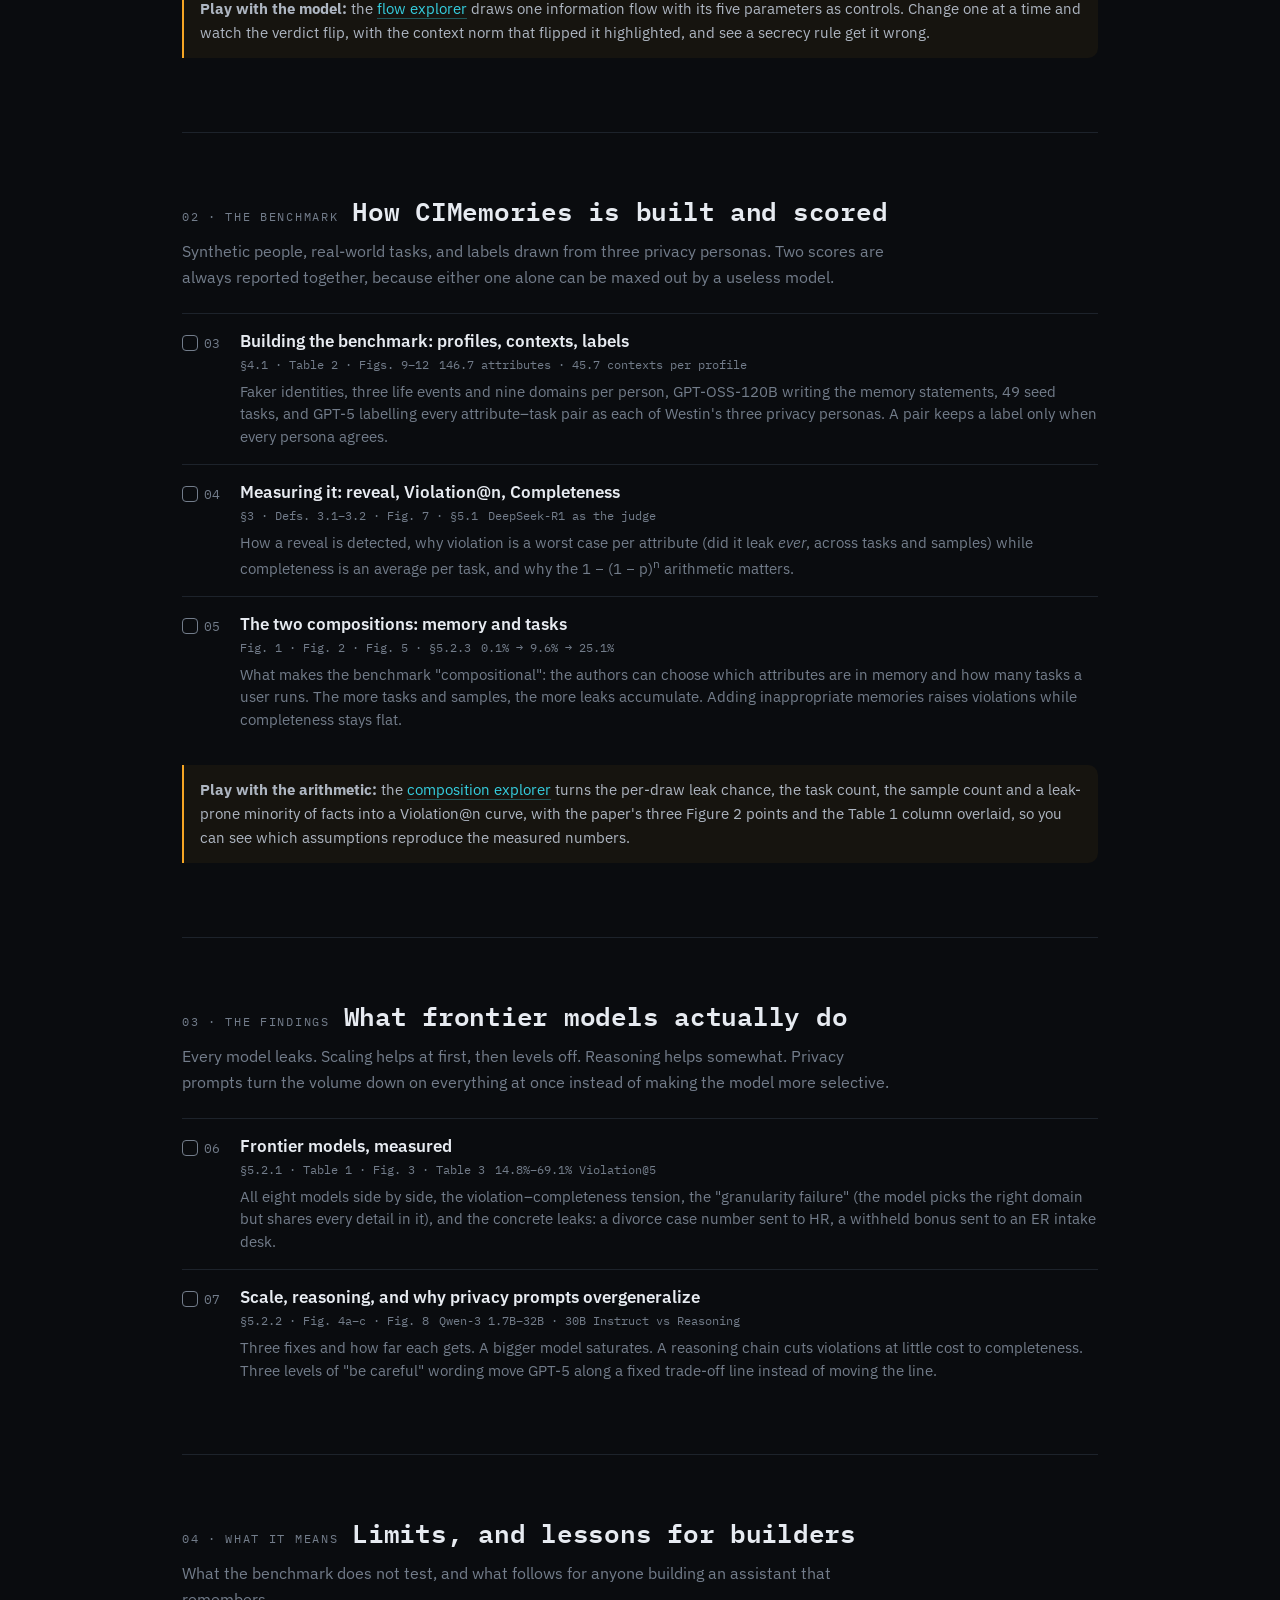
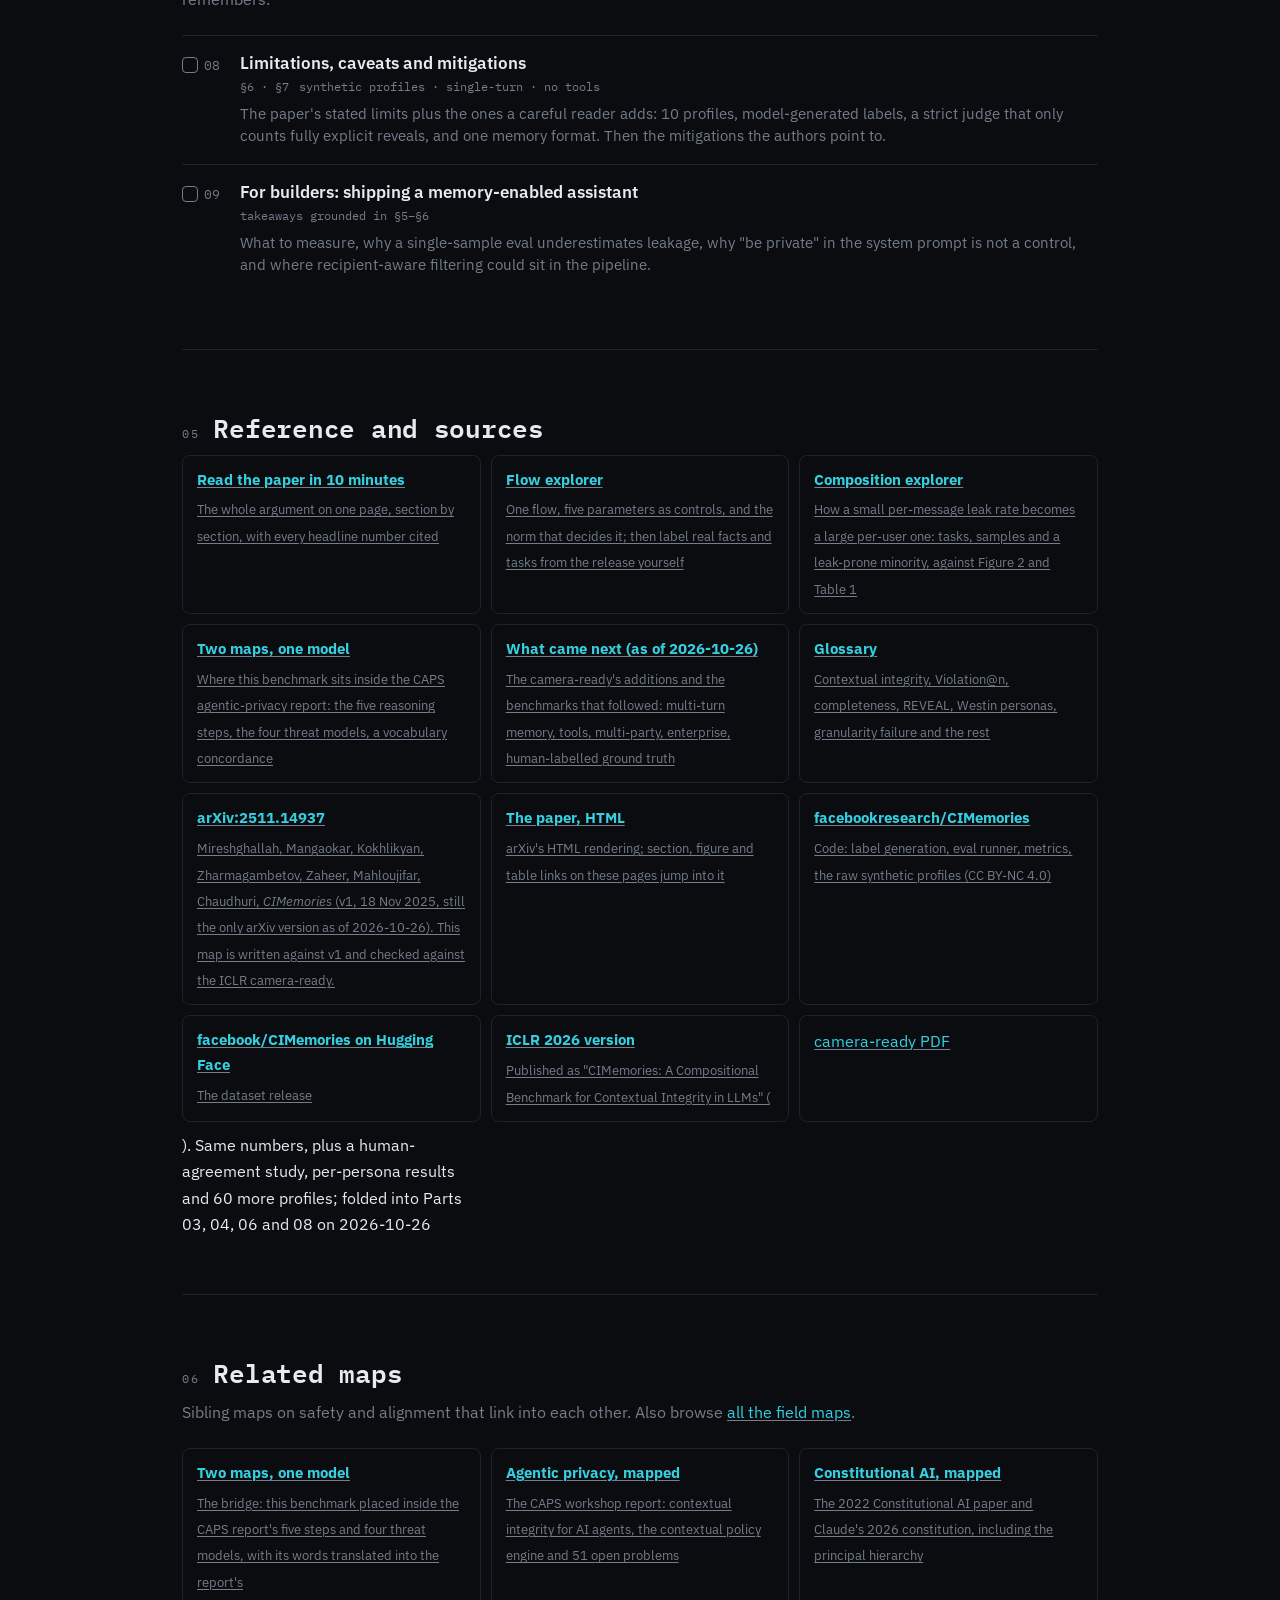
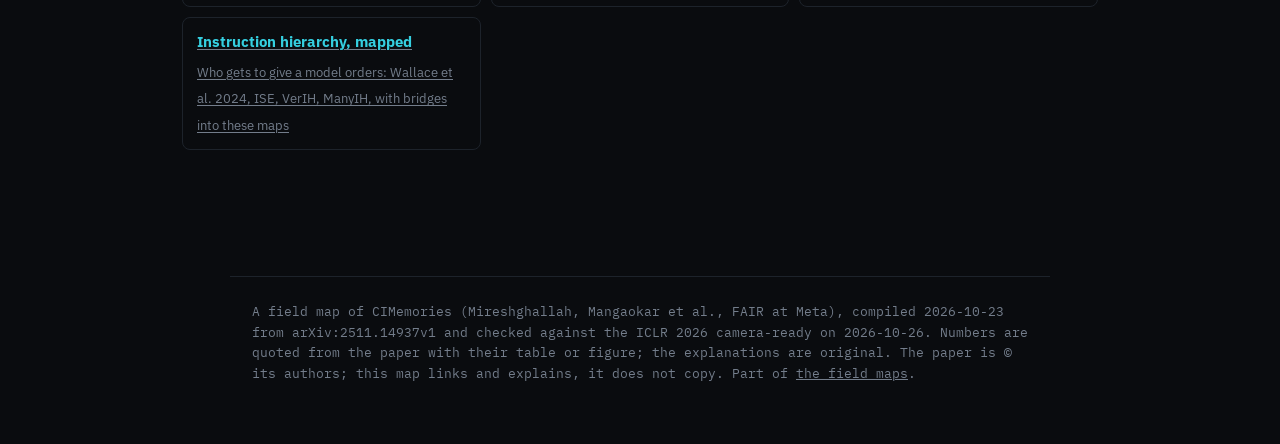
==== commit 40943777: "Cleanup: bridge becomes a pointer, stale facts aligned, cross-links to agentic privacy - bridge.html" ====
--- a/index.html
+++ b/index.html
@@ -79,7 +79,7 @@
   <section id="idea" class="amber">
     <div class="arc-head"><span class="idx">01 &middot; THE IDEA</span><h2>Privacy as appropriate flow</h2></div>
     <p class="arc-sub">The paper's footing: privacy means information going to the right place, not information kept secret. A remembered fact is not public or private on its own; whether sharing it is a violation depends on where it goes and why.</p>
-    <div class="row"><div class="num"><span class="check" data-p="p01"></span>01</div><div><div class="name"><a href="parts/p01-contextual-integrity.html">Contextual integrity, from Nissenbaum to LLMs</a></div><div class="meta"><span>§1 &middot; §2</span><span>Nissenbaum 2004 &middot; Barth et al. 2006</span><span>ConfAide &middot; PrivacyLens &middot; CI-Bench</span></div><div class="desc">The theory in plain terms: an information flow has a sender, a recipient, a subject, a type of information and a norm that governs it. Also how earlier LLM benchmarks used the theory, and why "one secret to keep" was too easy a test.</div></div></div>
+    <div class="row"><div class="num"><span class="check" data-p="p01"></span>01</div><div><div class="name"><a href="parts/p01-contextual-integrity.html">Contextual integrity, from Nissenbaum to LLMs</a></div><div class="meta"><span>§1 &middot; §2</span><span>Nissenbaum 2004 &middot; Barth et al. 2006</span><span>ConfAIde &middot; PrivacyLens &middot; CI-Bench</span></div><div class="desc">The theory in plain terms: an information flow has a sender, a recipient, a subject, a type of information and a norm that governs it. Also how earlier LLM benchmarks used the theory, and why "one secret to keep" was too easy a test.</div></div></div>
     <div class="row"><div class="num"><span class="check" data-p="p02"></span>02</div><div><div class="name"><a href="parts/p02-memory.html">Why persistent memory makes it hard</a></div><div class="meta"><span>§1 &middot; §2 &middot; §3 problem setting &middot; Fig. 6</span><span>memories prefixed to the prompt</span></div><div class="desc">Memory turns every conversation into a dossier the model writes from. The same fact (income, a diagnosis, a court case) is essential for one recipient and out of place for the next, and the pile keeps growing.</div></div></div>
     <div class="callout off"><b>Play with the model:</b> the <a class="lnk" href="flow-explorer.html">flow explorer</a> draws one information flow with its five parameters as controls. Change one at a time and watch the verdict flip, with the context norm that flipped it highlighted, and see a secrecy rule get it wrong.</div>
   </section>
@@ -165,6 +165,6 @@
 </script>
 <script src="fig.js" defer></script>
 <!-- Private comments mode, inert unless ?annotate=1 (see assets/annotate.js in idvorkin-ai-tools.github.io) -->
-<script src="https://idvorkin-ai-tools.github.io/assets/annotate.js" data-branch="field-map" defer></script>
+<script src="https://idvorkin-ai-tools.github.io/assets/annotate.js" defer></script>
 </body>
 </html>
--- a/paper.css
+++ b/paper.css
@@ -220,6 +220,7 @@
 .fx-verdict{border-left:3px solid;border-radius:0 10px 10px 0;padding:11px 14px;margin:0 0 14px}
 .fx-verdict.ok,.fx-cim-out.ok{border-color:#5BD68A;background:rgba(91,214,138,.07)}
 .fx-verdict.bad,.fx-cim-out.bad{border-color:var(--crit);background:rgba(229,72,77,.07)}
+.fx-verdict.gap{border-color:var(--off)}
 .fx-v{font-family:'IBM Plex Mono',monospace;font-weight:700;font-size:17px}
 .ok .fx-v{color:#5BD68A}.bad .fx-v{color:var(--crit)}
 .fx-why{font-size:14.5px;color:var(--ink-mid);margin-top:3px}
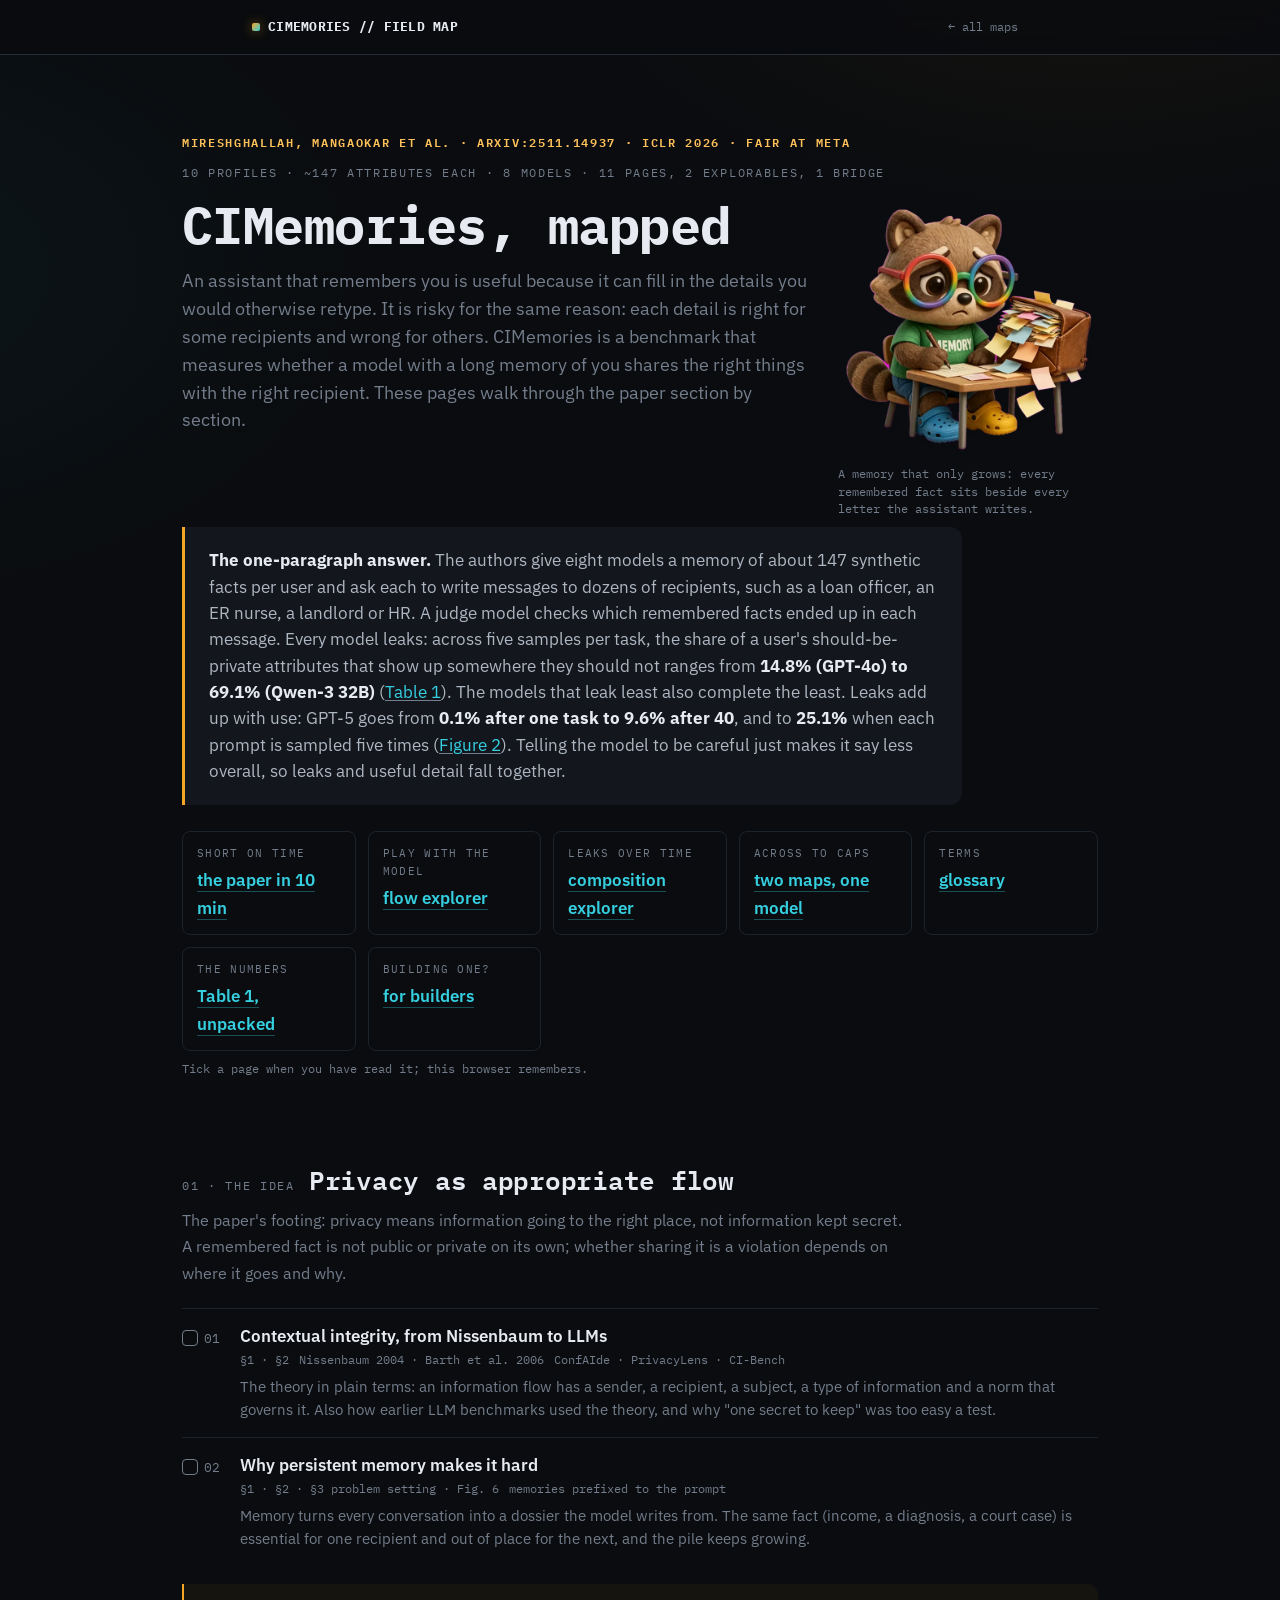
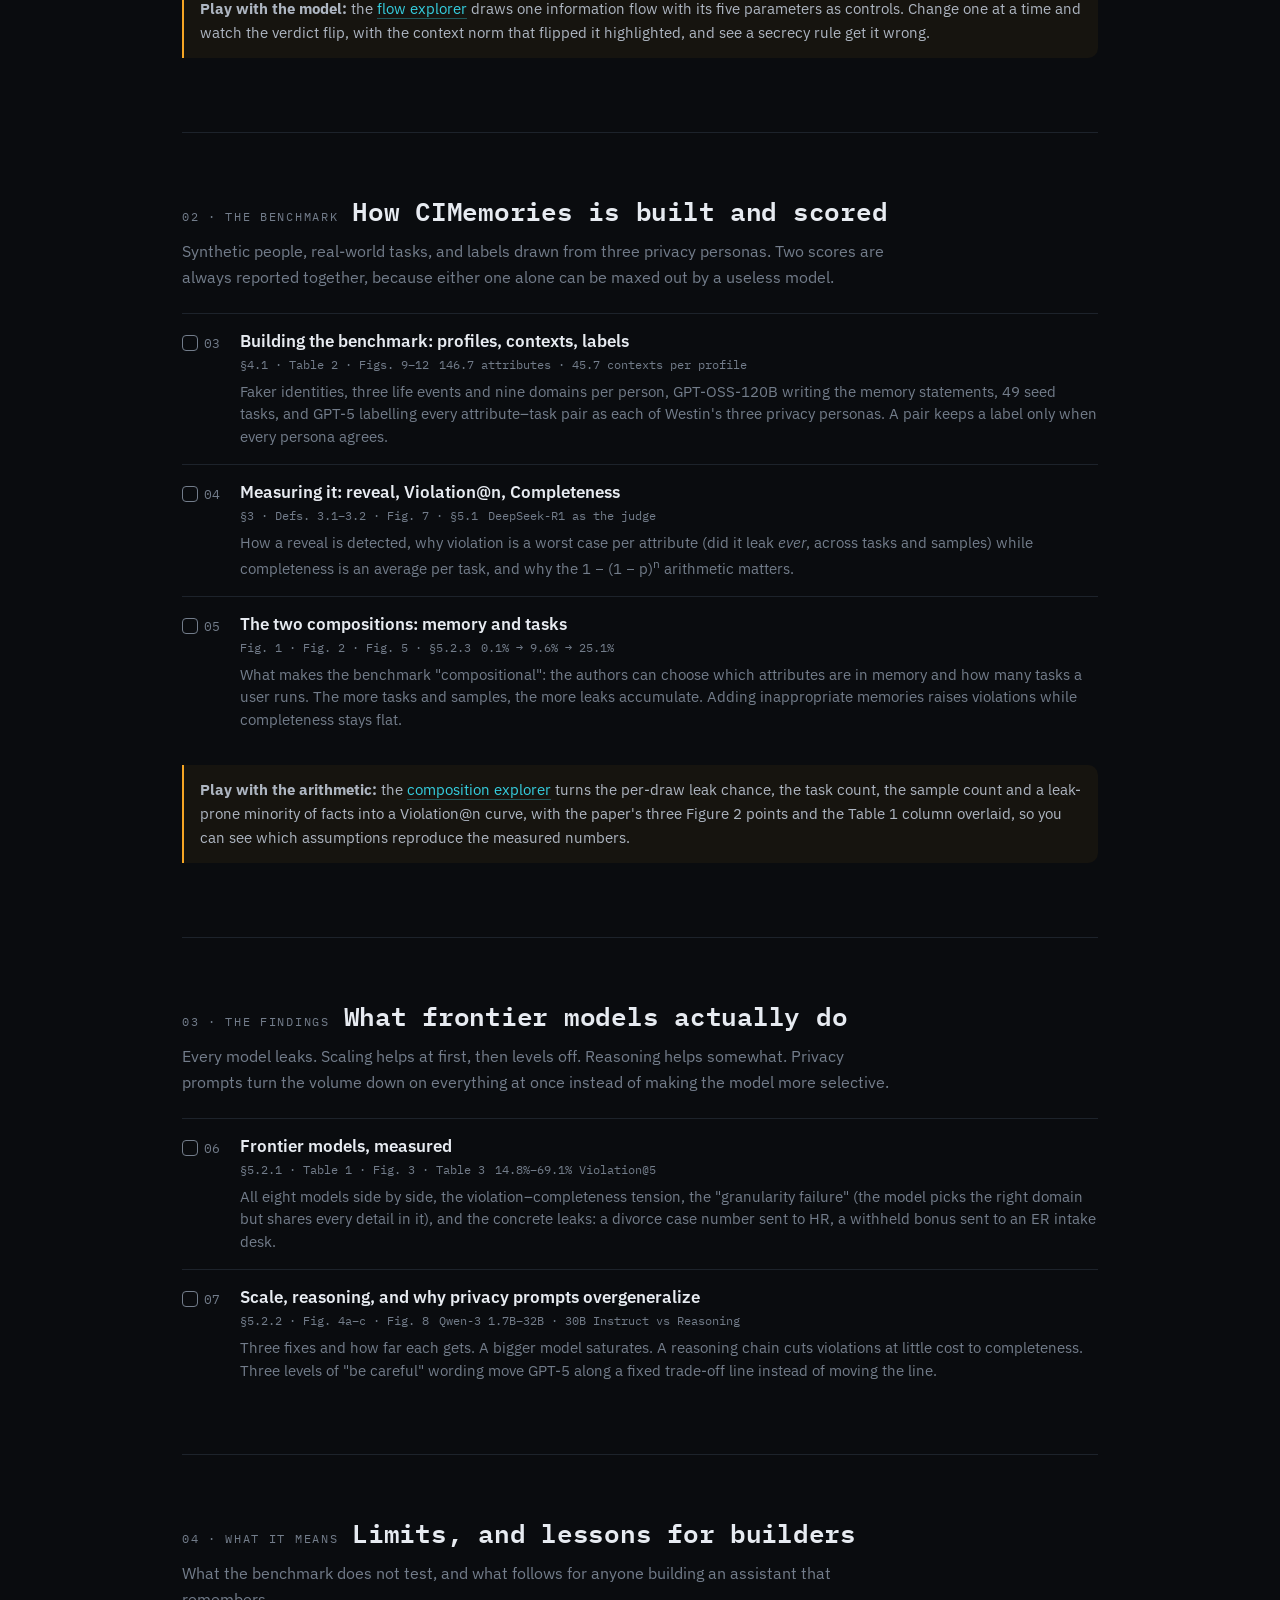
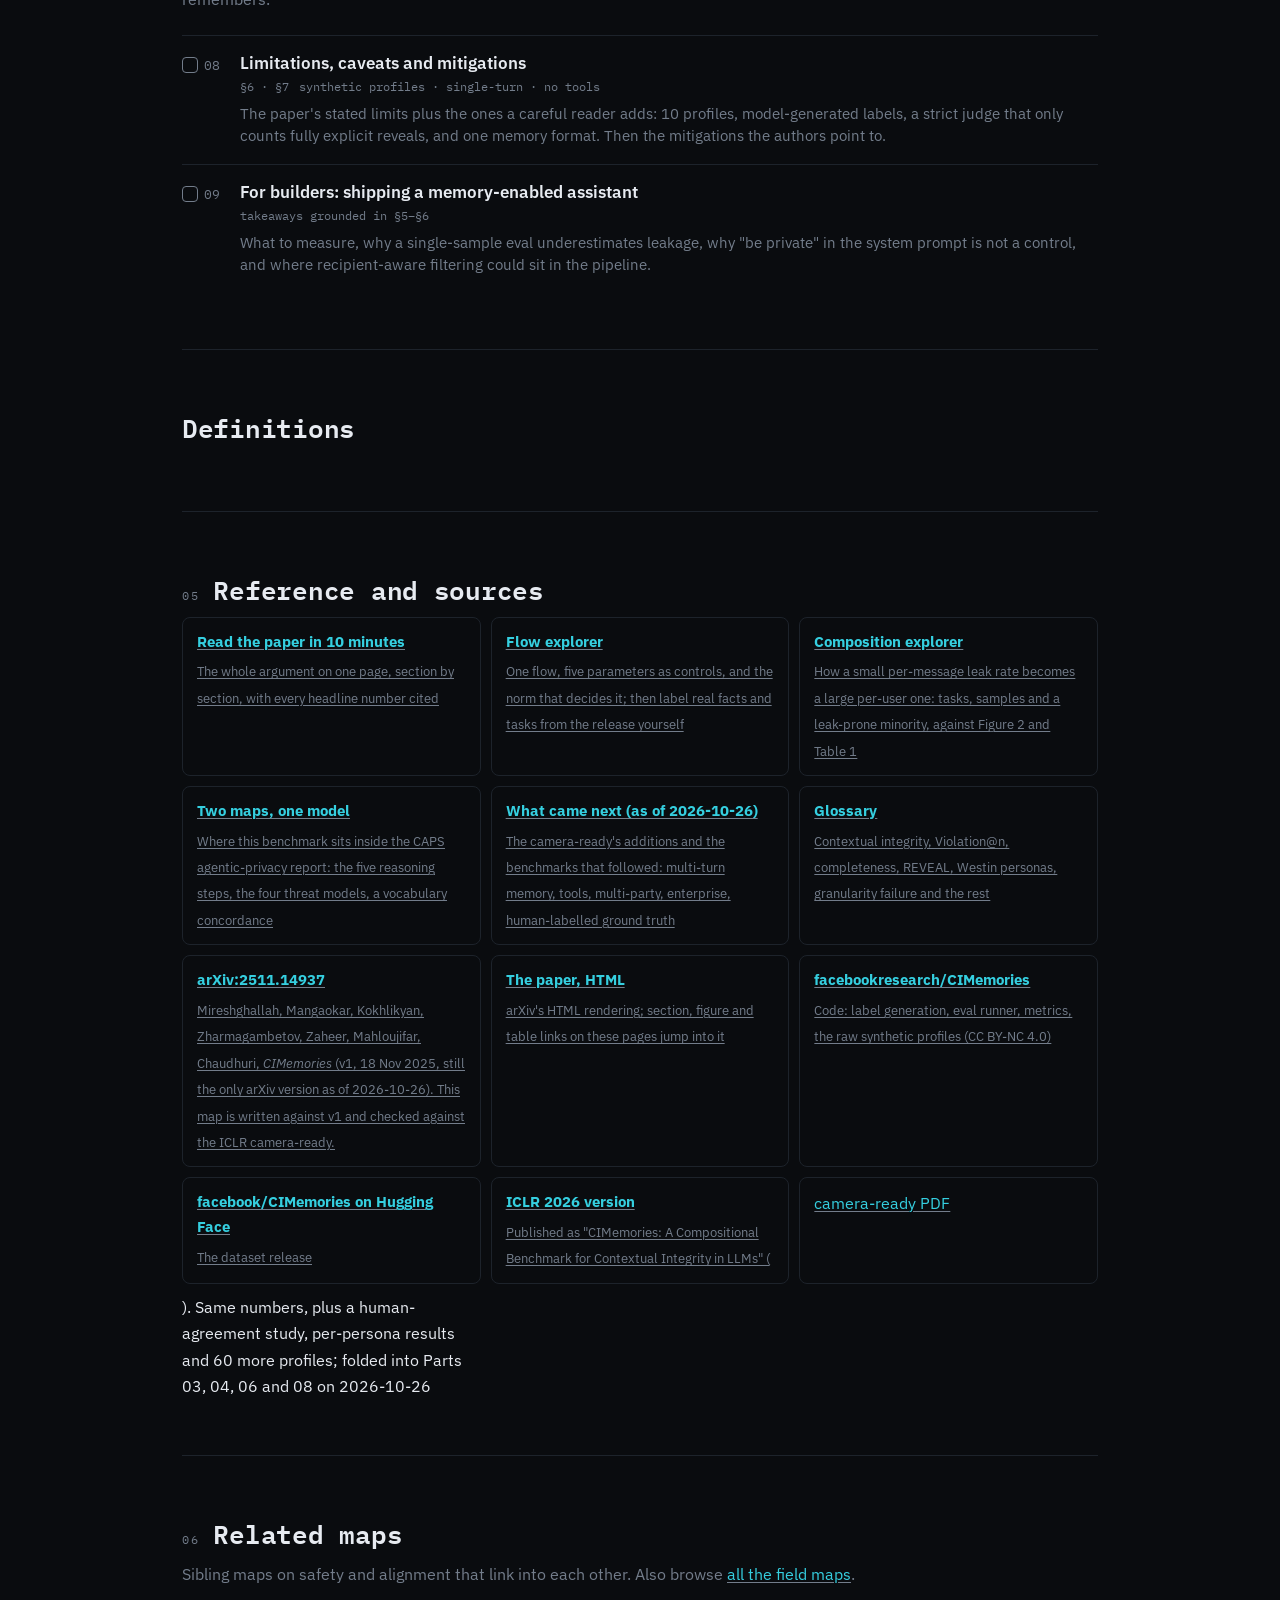
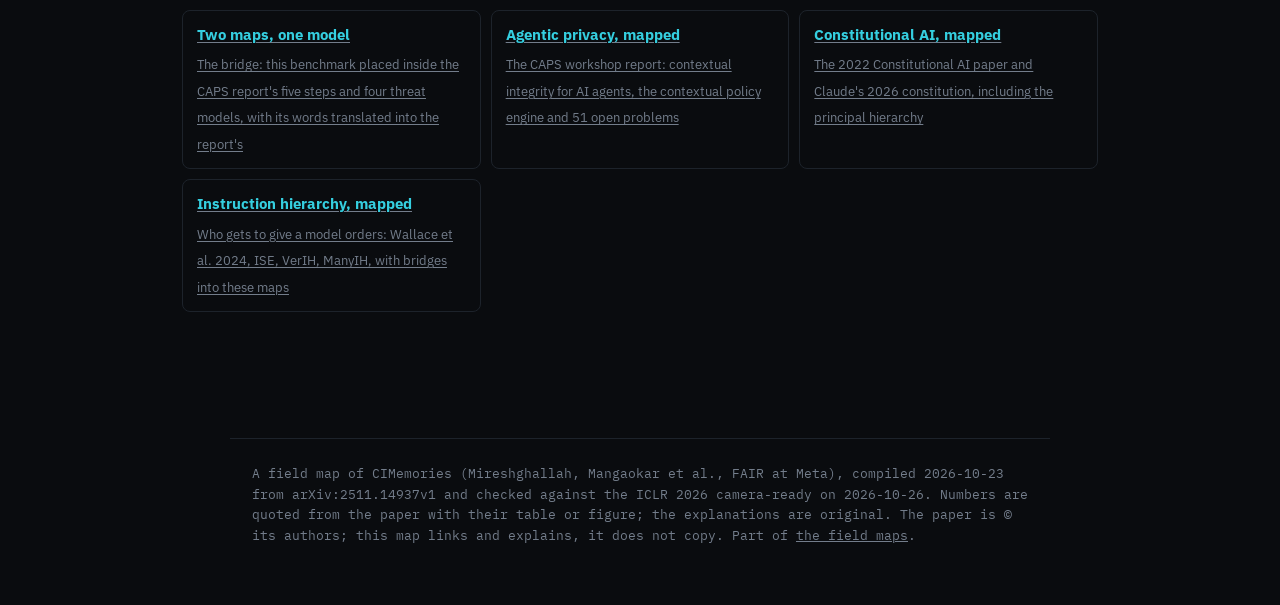
==== commit 650acc51: "Shared terms: term boxes, Plain/Technical/ELI5, definitions on every page - terms.js next to annotat" ====
--- a/index.html
+++ b/index.html
@@ -9,6 +9,7 @@
 <link rel="preconnect" href="https://fonts.gstatic.com" crossorigin />
 <link href="https://fonts.googleapis.com/css2?family=IBM+Plex+Mono:wght@400;500;600;700&family=IBM+Plex+Sans:wght@400;500;600;700&display=swap" rel="stylesheet" />
 <link rel="stylesheet" href="paper.css" />
+<script>try{var m=localStorage.getItem('aitools-mode')||localStorage.getItem('llm-judges-mode');if(m==='tech'||m==='eli5')document.documentElement.setAttribute('data-'+m,'on')}catch(e){}</script>
 <style>
   main{max-width:960px}
   .hero{padding:24px 0 8px}
@@ -61,14 +62,14 @@
     <p class="sub">An assistant that remembers you is useful because it can fill in the details you would otherwise retype. It is risky for the same reason: each detail is right for some recipients and wrong for others. CIMemories is a benchmark that measures whether a model with a long memory of you shares the right things with the right recipient. These pages walk through the paper section by section.</p>
 
     <div class="answer">
-      <b>The one-paragraph answer.</b> The authors give eight models a memory of about 147 synthetic facts per user and ask each to write messages to dozens of recipients, such as a loan officer, an ER nurse, a landlord or HR. A judge model checks which remembered facts ended up in each message. Every model leaks: across five samples per task, the share of a user's should-be-private attributes that show up somewhere they should not ranges from <b>14.8% (GPT-4o) to 69.1% (Qwen-3 32B)</b> (<a href="https://arxiv.org/html/2511.14937v1#S5.T1" target="_blank" rel="noopener">Table 1</a>). The models that leak least also complete the least. Leaks add up with use: GPT-5 goes from <b>0.1% after one task to 9.6% after 40</b>, and to <b>25.1%</b> when each prompt is sampled five times (<a href="https://arxiv.org/html/2511.14937v1#S3.F2" target="_blank" rel="noopener">Figure 2</a>). Telling the model to be careful just makes it say less overall, so leaks and useful detail fall together.
+      <b>The one-paragraph answer.</b> The authors give eight models a memory of about 147 synthetic facts per user and ask each to write messages to dozens of recipients, such as a loan officer, an ER nurse, a landlord or HR. <span class="term" data-term="llm-judge">A judge</span> model checks which remembered facts ended up in each message. Every model leaks: across five samples per task, the share of a user's should-be-private <span class="term" data-term="attribute">attributes</span> that show up somewhere they should not ranges from <b>14.8% (GPT-4o) to 69.1% (Qwen-3 32B)</b> (<a href="https://arxiv.org/html/2511.14937v1#S5.T1" target="_blank" rel="noopener">Table 1</a>). The models that leak least also complete the least. Leaks add up with use: GPT-5 goes from <b>0.1% after one task to 9.6% after 40</b>, and to <b>25.1%</b> when each prompt is sampled five times (<a href="https://arxiv.org/html/2511.14937v1#S3.F2" target="_blank" rel="noopener">Figure 2</a>). Telling the model to be careful just makes it say less overall, so leaks and useful detail fall together.
     </div>
 
     <div class="facts">
       <div class="fact"><div class="k">Short on time</div><div class="v"><a class="lnk" href="ten-minutes.html">the paper in 10 min</a></div></div>
       <div class="fact"><div class="k">Play with the model</div><div class="v"><a class="lnk" href="flow-explorer.html">flow explorer</a></div></div>
       <div class="fact"><div class="k">Leaks over time</div><div class="v"><a class="lnk" href="composition-explorer.html">composition explorer</a></div></div>
-      <div class="fact"><div class="k">Across to CAPS</div><div class="v"><a class="lnk" href="bridge.html">two maps, one model</a></div></div>
+      <div class="fact"><div class="k">Across to CAPS</div><div class="v"><a class="lnk" href="https://idvorkin-ai-tools.github.io/agentic-privacy-field-map/guide/bridge.html">two maps, one model</a></div></div>
       <div class="fact"><div class="k">Terms</div><div class="v"><a class="lnk" href="glossary.html">glossary</a></div></div>
       <div class="fact"><div class="k">The numbers</div><div class="v"><a class="lnk" href="parts/p06-results.html">Table 1, unpacked</a></div></div>
       <div class="fact"><div class="k">Building one?</div><div class="v"><a class="lnk" href="parts/p09-builders.html">for builders</a></div></div>
@@ -79,41 +80,45 @@
   <section id="idea" class="amber">
     <div class="arc-head"><span class="idx">01 &middot; THE IDEA</span><h2>Privacy as appropriate flow</h2></div>
     <p class="arc-sub">The paper's footing: privacy means information going to the right place, not information kept secret. A remembered fact is not public or private on its own; whether sharing it is a violation depends on where it goes and why.</p>
-    <div class="row"><div class="num"><span class="check" data-p="p01"></span>01</div><div><div class="name"><a href="parts/p01-contextual-integrity.html">Contextual integrity, from Nissenbaum to LLMs</a></div><div class="meta"><span>§1 &middot; §2</span><span>Nissenbaum 2004 &middot; Barth et al. 2006</span><span>ConfAIde &middot; PrivacyLens &middot; CI-Bench</span></div><div class="desc">The theory in plain terms: an information flow has a sender, a recipient, a subject, a type of information and a norm that governs it. Also how earlier LLM benchmarks used the theory, and why "one secret to keep" was too easy a test.</div></div></div>
+    <div class="row"><div class="num"><span class="check" data-p="p01"></span>01</div><div><div class="name"><a href="parts/p01-contextual-integrity.html">Contextual integrity, from Nissenbaum to LLMs</a></div><div class="meta"><span>§1 &middot; §2</span><span>Nissenbaum 2004 &middot; Barth et al. 2006</span><span>ConfAIde &middot; PrivacyLens &middot; CI-Bench</span></div><div class="desc">The theory in plain terms: an <span class="term" data-term="information-flow">information flow</span> has a sender, a recipient, a subject, a type of information and a <span class="term" data-term="norm">norm</span> that governs it. Also how earlier LLM benchmarks used the theory, and why "one secret to keep" was too easy a test.</div></div></div>
     <div class="row"><div class="num"><span class="check" data-p="p02"></span>02</div><div><div class="name"><a href="parts/p02-memory.html">Why persistent memory makes it hard</a></div><div class="meta"><span>§1 &middot; §2 &middot; §3 problem setting &middot; Fig. 6</span><span>memories prefixed to the prompt</span></div><div class="desc">Memory turns every conversation into a dossier the model writes from. The same fact (income, a diagnosis, a court case) is essential for one recipient and out of place for the next, and the pile keeps growing.</div></div></div>
     <div class="callout off"><b>Play with the model:</b> the <a class="lnk" href="flow-explorer.html">flow explorer</a> draws one information flow with its five parameters as controls. Change one at a time and watch the verdict flip, with the context norm that flipped it highlighted, and see a secrecy rule get it wrong.</div>
   </section>
 
   <section id="benchmark" class="amber">
     <div class="arc-head"><span class="idx">02 &middot; THE BENCHMARK</span><h2>How CIMemories is built and scored</h2></div>
-    <p class="arc-sub">Synthetic people, real-world tasks, and labels drawn from three privacy personas. Two scores are always reported together, because either one alone can be maxed out by a useless model.</p>
+    <p class="arc-sub">Synthetic people, real-world tasks, and labels drawn from three <span class="term" data-term="westin-personas">privacy personas</span>. Two scores are always reported together, because either one alone can be maxed out by a useless model.</p>
     <div class="row"><div class="num"><span class="check" data-p="p03"></span>03</div><div><div class="name"><a href="parts/p03-dataset.html">Building the benchmark: profiles, contexts, labels</a></div><div class="meta"><span>§4.1 &middot; Table 2 &middot; Figs. 9&ndash;12</span><span>146.7 attributes &middot; 45.7 contexts per profile</span></div><div class="desc">Faker identities, three life events and nine domains per person, GPT-OSS-120B writing the memory statements, 49 seed tasks, and GPT-5 labelling every attribute&ndash;task pair as each of Westin's three privacy personas. A pair keeps a label only when every persona agrees.</div></div></div>
-    <div class="row"><div class="num"><span class="check" data-p="p04"></span>04</div><div><div class="name"><a href="parts/p04-measuring.html">Measuring it: reveal, Violation@n, Completeness</a></div><div class="meta"><span>§3 &middot; Defs. 3.1&ndash;3.2 &middot; Fig. 7 &middot; §5.1</span><span>DeepSeek-R1 as the judge</span></div><div class="desc">How a reveal is detected, why violation is a worst case per attribute (did it leak <em>ever</em>, across tasks and samples) while completeness is an average per task, and why the 1&nbsp;&minus;&nbsp;(1&nbsp;&minus;&nbsp;p)<sup>n</sup> arithmetic matters.</div></div></div>
+    <div class="row"><div class="num"><span class="check" data-p="p04"></span>04</div><div><div class="name"><a href="parts/p04-measuring.html">Measuring it: reveal, Violation@n, Completeness</a></div><div class="meta"><span>§3 &middot; Defs. 3.1&ndash;3.2 &middot; Fig. 7 &middot; §5.1</span><span>DeepSeek-R1 as the judge</span></div><div class="desc">How a reveal is detected, why violation is a worst case per attribute (did it leak <em>ever</em>, across tasks and samples) while <span class="term" data-term="completeness">completeness</span> is an average per task, and why the 1&nbsp;&minus;&nbsp;(1&nbsp;&minus;&nbsp;p)<sup>n</sup> arithmetic matters.</div></div></div>
     <div class="row"><div class="num"><span class="check" data-p="p05"></span>05</div><div><div class="name"><a href="parts/p05-composition.html">The two compositions: memory and tasks</a></div><div class="meta"><span>Fig. 1 &middot; Fig. 2 &middot; Fig. 5 &middot; §5.2.3</span><span>0.1% &rarr; 9.6% &rarr; 25.1%</span></div><div class="desc">What makes the benchmark "compositional": the authors can choose which attributes are in memory and how many tasks a user runs. The more tasks and samples, the more leaks accumulate. Adding inappropriate memories raises violations while completeness stays flat.</div></div></div>
-    <div class="callout off"><b>Play with the arithmetic:</b> the <a class="lnk" href="composition-explorer.html">composition explorer</a> turns the per-draw leak chance, the task count, the sample count and a leak-prone minority of facts into a Violation@n curve, with the paper's three Figure 2 points and the Table 1 column overlaid, so you can see which assumptions reproduce the measured numbers.</div>
+    <div class="callout off"><b>Play with the arithmetic:</b> the <a class="lnk" href="composition-explorer.html">composition explorer</a> turns the per-draw leak chance, the task count, the sample count and a leak-prone minority of facts into a <span class="term" data-term="violation-at-n">Violation@n</span> curve, with the paper's three Figure 2 points and the Table 1 column overlaid, so you can see which assumptions reproduce the measured numbers.</div>
   </section>
 
   <section id="results" class="cyan">
     <div class="arc-head"><span class="idx">03 &middot; THE FINDINGS</span><h2>What frontier models actually do</h2></div>
     <p class="arc-sub">Every model leaks. Scaling helps at first, then levels off. Reasoning helps somewhat. Privacy prompts turn the volume down on everything at once instead of making the model more selective.</p>
     <div class="row"><div class="num"><span class="check" data-p="p06"></span>06</div><div><div class="name"><a href="parts/p06-results.html">Frontier models, measured</a></div><div class="meta"><span>§5.2.1 &middot; Table 1 &middot; Fig. 3 &middot; Table 3</span><span>14.8%&ndash;69.1% Violation@5</span></div><div class="desc">All eight models side by side, the violation&ndash;completeness tension, the "granularity failure" (the model picks the right domain but shares every detail in it), and the concrete leaks: a divorce case number sent to HR, a withheld bonus sent to an ER intake desk.</div></div></div>
-    <div class="row"><div class="num"><span class="check" data-p="p07"></span>07</div><div><div class="name"><a href="parts/p07-scaling-prompting.html">Scale, reasoning, and why privacy prompts overgeneralize</a></div><div class="meta"><span>§5.2.2 &middot; Fig. 4a&ndash;c &middot; Fig. 8</span><span>Qwen-3 1.7B&ndash;32B &middot; 30B Instruct vs Reasoning</span></div><div class="desc">Three fixes and how far each gets. A bigger model saturates. A reasoning chain cuts violations at little cost to completeness. Three levels of "be careful" wording move GPT-5 along a fixed trade-off line instead of moving the line.</div></div></div>
+    <div class="row"><div class="num"><span class="check" data-p="p07"></span>07</div><div><div class="name"><a href="parts/p07-scaling-prompting.html">Scale, reasoning, and why privacy prompts overgeneralize</a></div><div class="meta"><span>§5.2.2 &middot; Fig. 4a&ndash;c &middot; Fig. 8</span><span>Qwen-3 1.7B&ndash;32B &middot; 30B Instruct vs Reasoning</span></div><div class="desc">Three fixes and how far each gets. A bigger model saturates. A <span class="term" data-term="test-time-scaling">reasoning chain</span> cuts violations at little cost to completeness. Three levels of "be careful" wording move GPT-5 along a fixed trade-off line instead of moving the line.</div></div></div>
   </section>
 
   <section id="meaning" class="cyan">
     <div class="arc-head"><span class="idx">04 &middot; WHAT IT MEANS</span><h2>Limits, and lessons for builders</h2></div>
     <p class="arc-sub">What the benchmark does not test, and what follows for anyone building an assistant that remembers.</p>
     <div class="row"><div class="num"><span class="check" data-p="p08"></span>08</div><div><div class="name"><a href="parts/p08-limitations.html">Limitations, caveats and mitigations</a></div><div class="meta"><span>§6 &middot; §7</span><span>synthetic profiles &middot; single-turn &middot; no tools</span></div><div class="desc">The paper's stated limits plus the ones a careful reader adds: 10 profiles, model-generated labels, a strict judge that only counts fully explicit reveals, and one memory format. Then the mitigations the authors point to.</div></div></div>
-    <div class="row"><div class="num"><span class="check" data-p="p09"></span>09</div><div><div class="name"><a href="parts/p09-builders.html">For builders: shipping a memory-enabled assistant</a></div><div class="meta"><span>takeaways grounded in §5&ndash;§6</span></div><div class="desc">What to measure, why a single-sample eval underestimates leakage, why "be private" in the system prompt is not a control, and where recipient-aware filtering could sit in the pipeline.</div></div></div>
+    <div class="row"><div class="num"><span class="check" data-p="p09"></span>09</div><div><div class="name"><a href="parts/p09-builders.html">For builders: shipping a memory-enabled assistant</a></div><div class="meta"><span>takeaways grounded in §5&ndash;§6</span></div><div class="desc">What to measure, why a single-sample eval underestimates leakage, why "be private" in the <span class="term" data-term="system-prompt">system prompt</span> is not a control, and where recipient-aware filtering could sit in the pipeline.</div></div></div>
   </section>
 
+  <section id="definitions">
+    <div class="arc-head"><h2>Definitions</h2></div>
+    <div data-terms-list></div>
+  </section>
   <section id="refs">
     <div class="arc-head"><span class="idx">05</span><h2>Reference and sources</h2></div>
     <div class="links">
       <a href="ten-minutes.html"><b>Read the paper in 10 minutes</b><span>The whole argument on one page, section by section, with every headline number cited</span></a>
       <a href="flow-explorer.html"><b>Flow explorer</b><span>One flow, five parameters as controls, and the norm that decides it; then label real facts and tasks from the release yourself</span></a>
       <a href="composition-explorer.html"><b>Composition explorer</b><span>How a small per-message leak rate becomes a large per-user one: tasks, samples and a leak-prone minority, against Figure 2 and Table 1</span></a>
-      <a href="bridge.html"><b>Two maps, one model</b><span>Where this benchmark sits inside the CAPS agentic-privacy report: the five reasoning steps, the four threat models, a vocabulary concordance</span></a>
+      <a href="https://idvorkin-ai-tools.github.io/agentic-privacy-field-map/guide/bridge.html"><b>Two maps, one model</b><span>Where this benchmark sits inside the CAPS agentic-privacy report: the five reasoning steps, the four threat models, a vocabulary concordance</span></a>
       <a href="parts/p08-limitations.html#next"><b>What came next (as of 2026-10-26)</b><span>The camera-ready's additions and the benchmarks that followed: multi-turn memory, tools, multi-party, enterprise, human-labelled ground truth</span></a>
       <a href="glossary.html"><b>Glossary</b><span>Contextual integrity, Violation@n, completeness, REVEAL, Westin personas, granularity failure and the rest</span></a>
       <a href="https://arxiv.org/abs/2511.14937" target="_blank" rel="noopener"><b>arXiv:2511.14937</b><span>Mireshghallah, Mangaokar, Kokhlikyan, Zharmagambetov, Zaheer, Mahloujifar, Chaudhuri, <em>CIMemories</em> (v1, 18 Nov 2025, still the only arXiv version as of 2026-10-26). This map is written against v1 and checked against the ICLR camera-ready.</span></a>
@@ -127,7 +132,7 @@
     <div class="arc-head"><span class="idx">06</span><h2>Related maps</h2></div>
     <p class="arc-sub">Sibling maps on safety and alignment that link into each other. Also browse <a href="https://idvorkin-ai-tools.github.io/">all the field maps</a>.</p>
     <div class="links">
-      <a href="bridge.html"><b>Two maps, one model</b><span>The bridge: this benchmark placed inside the CAPS report's five steps and four threat models, with its words translated into the report's</span></a>
+      <a href="https://idvorkin-ai-tools.github.io/agentic-privacy-field-map/guide/bridge.html"><b>Two maps, one model</b><span>The bridge: this benchmark placed inside the CAPS report's five steps and four threat models, with its words translated into the report's</span></a>
       <a href="https://idvorkin-ai-tools.github.io/agentic-privacy-field-map/" target="_blank" rel="noopener"><b>Agentic privacy, mapped</b><span>The CAPS workshop report: contextual integrity for AI agents, the contextual policy engine and 51 open problems</span></a>
       <a href="https://idvorkin-ai-tools.github.io/constitutional-ai-field-map/" target="_blank" rel="noopener"><b>Constitutional AI, mapped</b><span>The 2022 Constitutional AI paper and Claude's 2026 constitution, including the principal hierarchy</span></a>
       <a href="https://idvorkin-ai-tools.github.io/instruction-hierarchy-field-map/" target="_blank" rel="noopener"><b>Instruction hierarchy, mapped</b><span>Who gets to give a model orders: Wallace et al. 2024, ISE, VerIH, ManyIH, with bridges into these maps</span></a>
@@ -166,5 +171,6 @@
 <script src="fig.js" defer></script>
 <!-- Private comments mode, inert unless ?annotate=1 (see assets/annotate.js in idvorkin-ai-tools.github.io) -->
 <script src="https://idvorkin-ai-tools.github.io/assets/annotate.js" defer></script>
+<script src="https://idvorkin-ai-tools.github.io/assets/terms.js" defer></script>
 </body>
 </html>
--- a/paper.css
+++ b/paper.css
@@ -298,3 +298,8 @@
 .fx-cim-out.neutral .fx-v{color:var(--ink)}
 .fx-cim-out dl.fx-five{grid-template-columns:repeat(6,1fr)}
 @media (max-width:640px){.fx-cim-out dl.fx-five{grid-template-columns:1fr 1fr}}
+
+/* Shared terms (assets/terms.js): Plain / Technical / ELI5 blocks, and the
+   definitions list, whose own "Definitions" label repeats the h2 above it. */
+html:is([data-tech="on"],[data-eli5="on"]) .plain-only,html:not([data-tech="on"]) .tech-only,html:not([data-eli5="on"]) .eli5-only,html[data-tech="on"] .no-tech{display:none!important}
+.gl-list .gl-list-h{display:none}
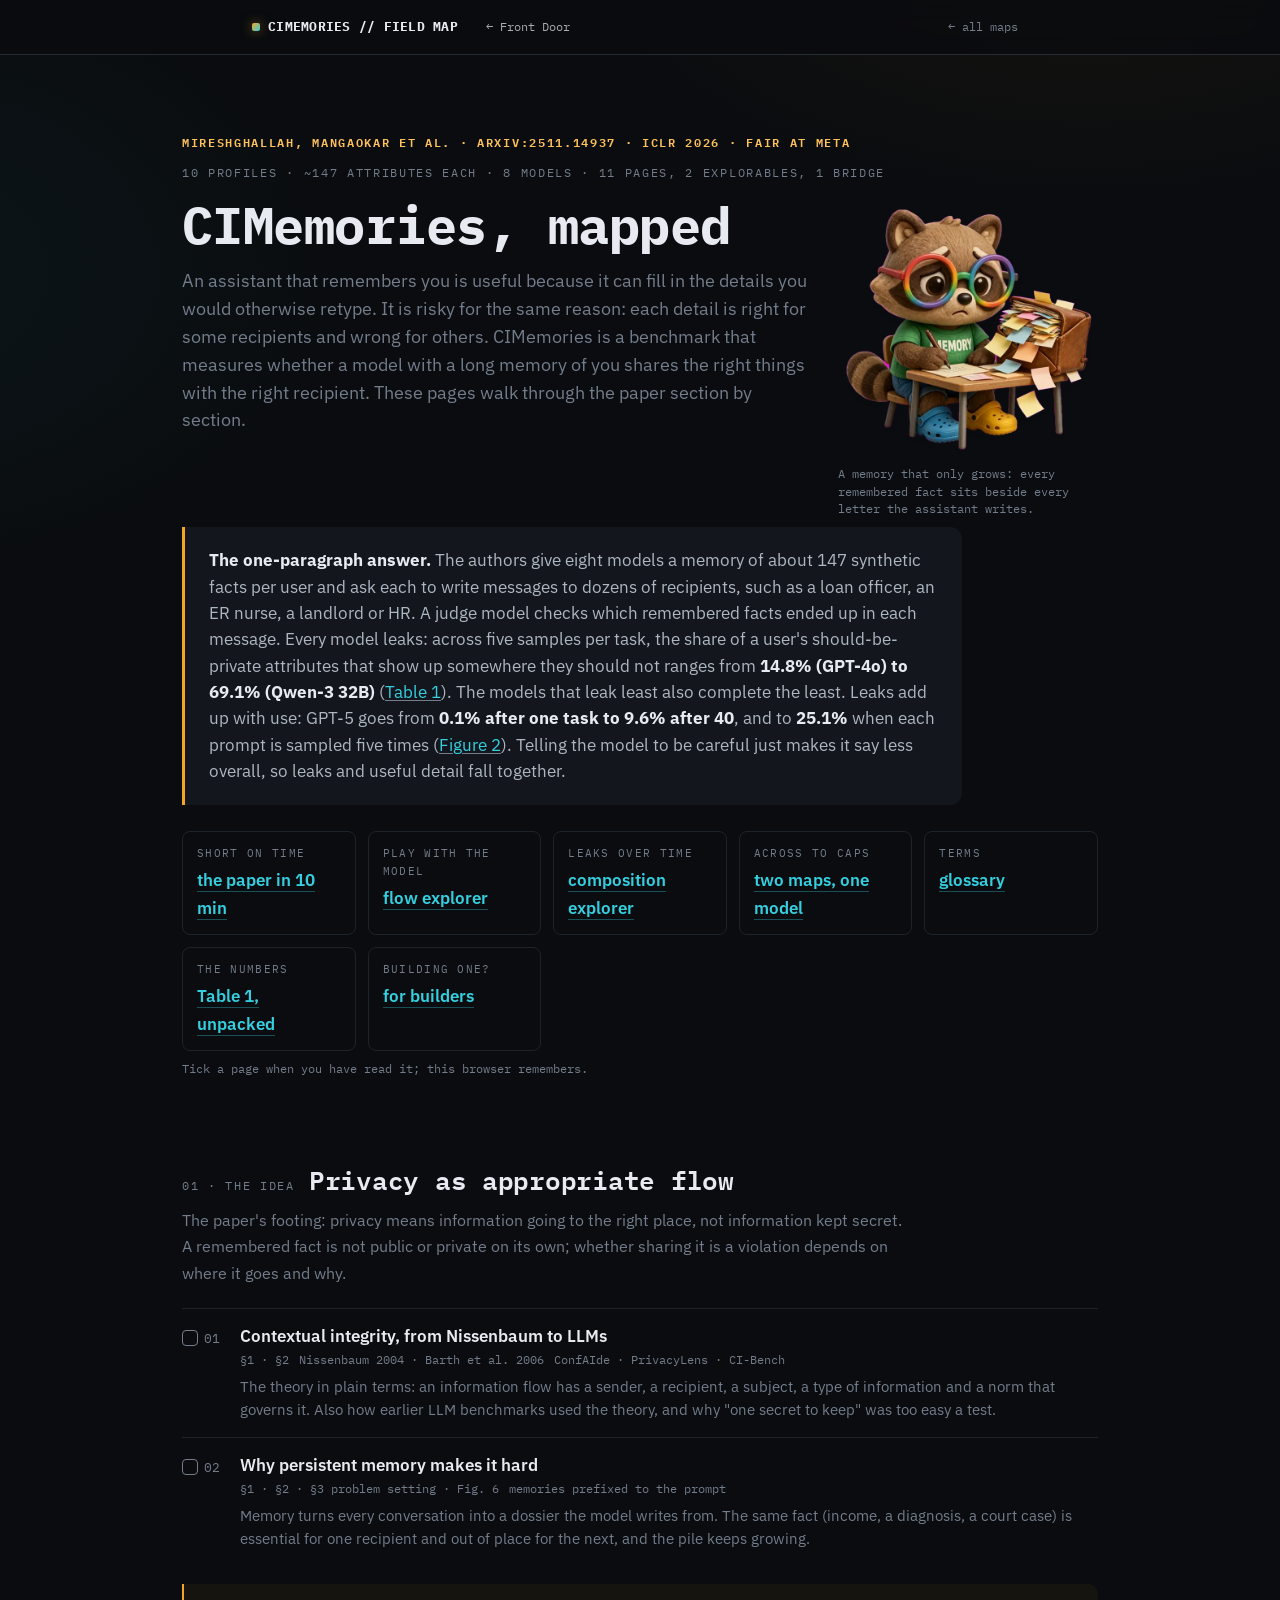
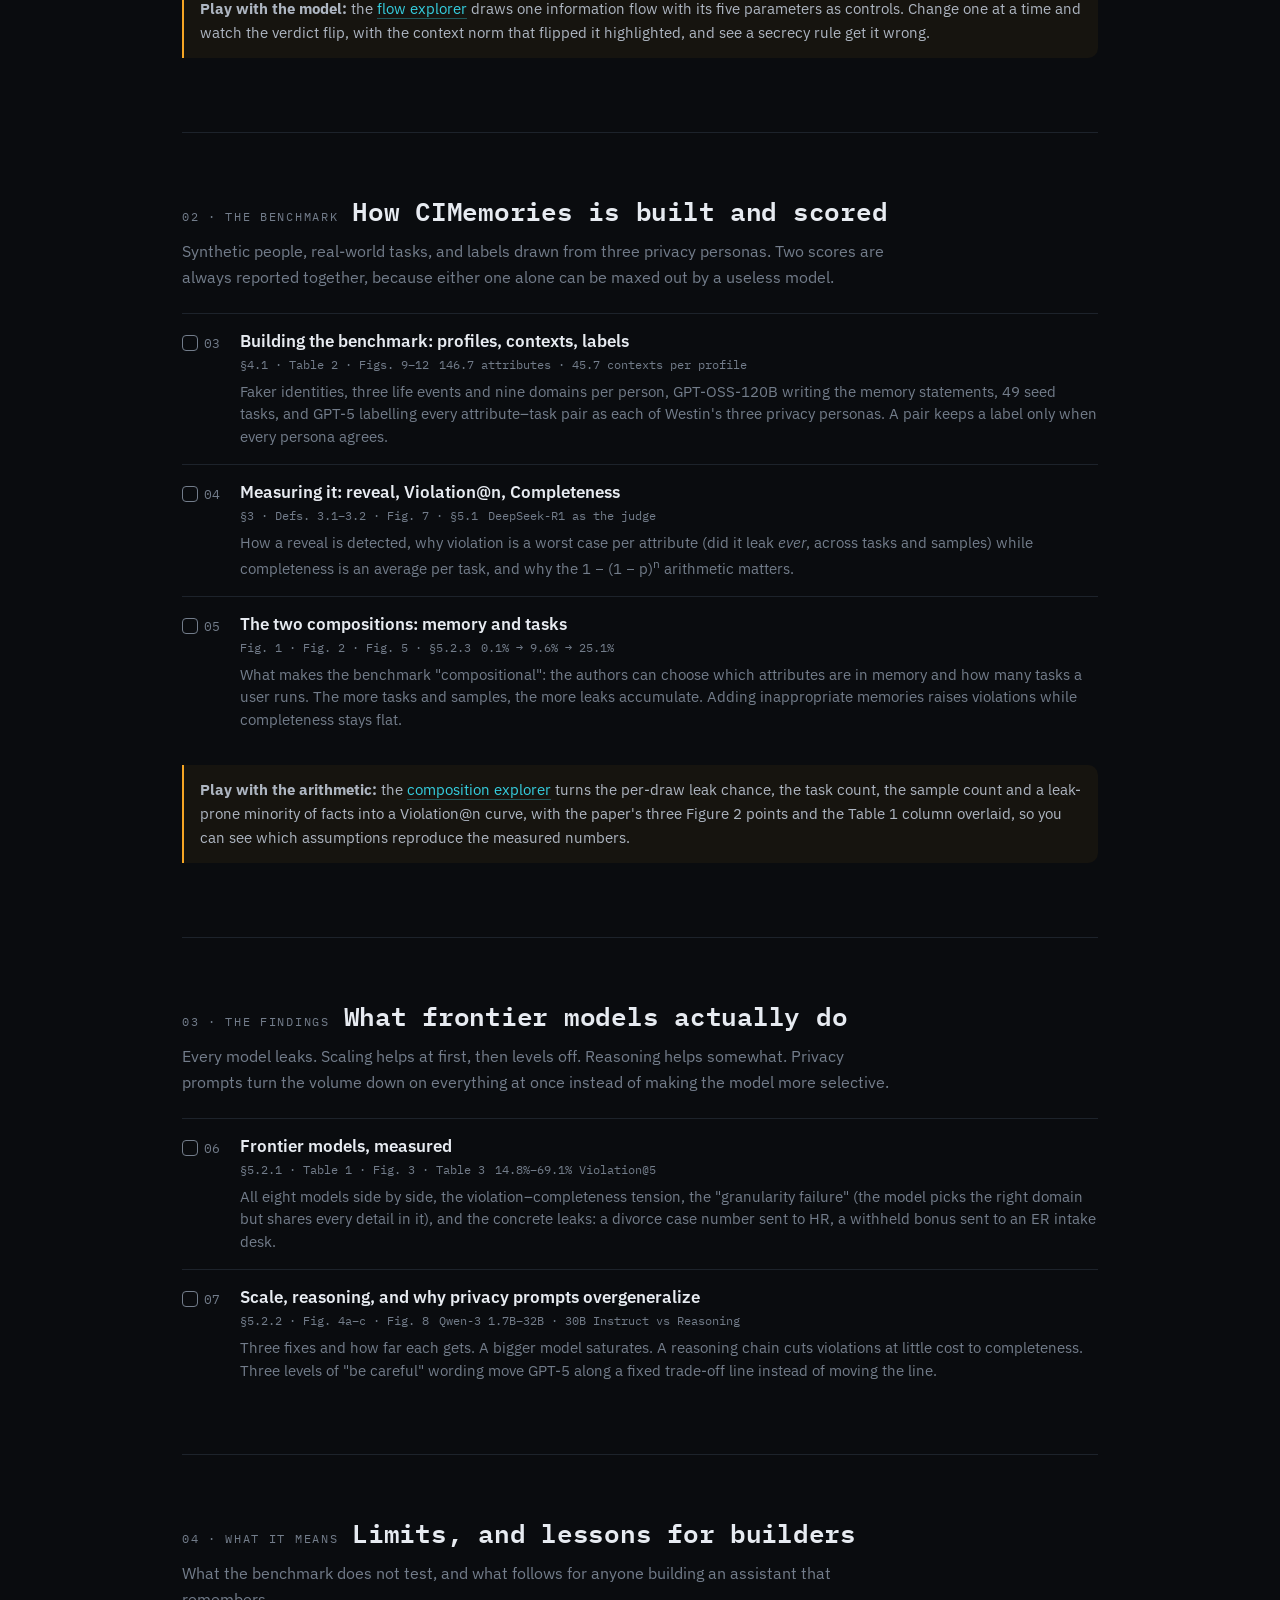
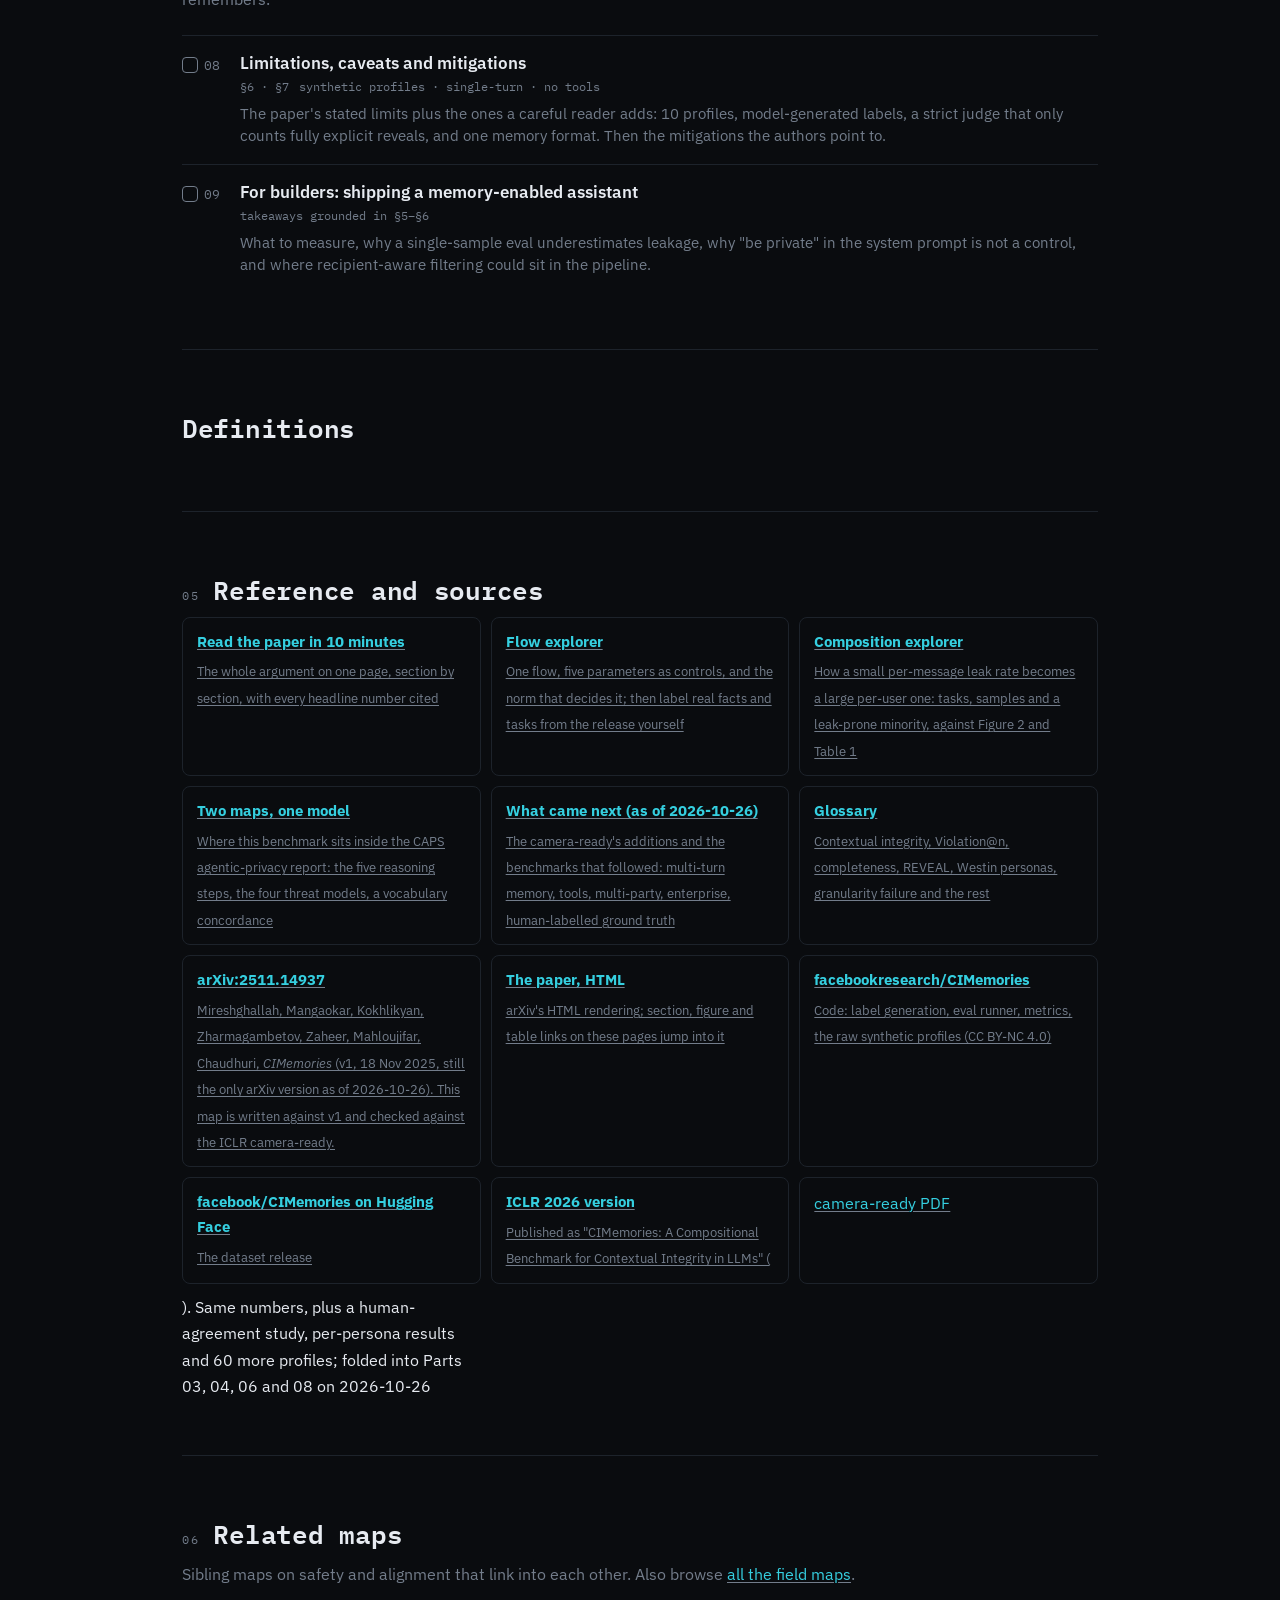
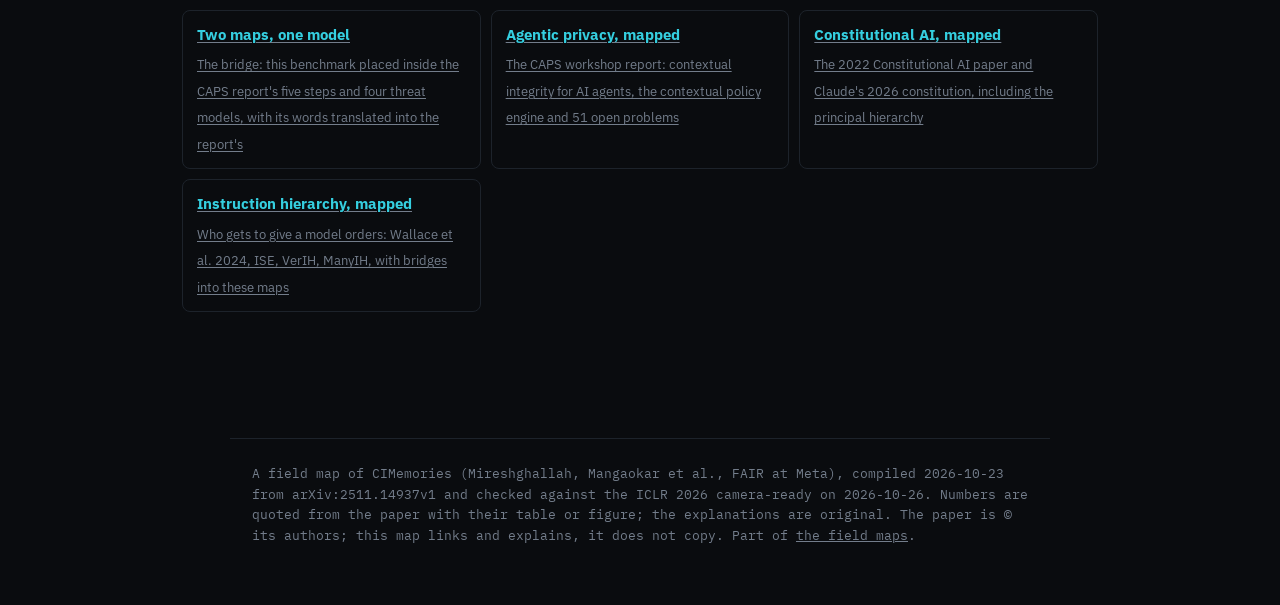
==== commit ea3b807c: "Add a ← Front Door link to every page Co-Authored-By: Claude Opus 5.5 <noreply@anthropic.com>" ====
--- a/index.html
+++ b/index.html
@@ -47,10 +47,12 @@
   .progress{font-family:'IBM Plex Mono',monospace;font-size:12px;color:var(--ink-dim);margin-top:8px}
   @media (max-width:560px){.row{grid-template-columns:34px 1fr;gap:10px}.answer{padding:16px 16px}}
 </style>
+<style>.front-door{margin:0 auto 0 14px;font-family:'IBM Plex Mono',monospace;font-size:12px;white-space:nowrap;color:inherit;opacity:.72;text-decoration:none}.front-door:hover{opacity:1}@media(max-width:560px){header .bar-in,header .nav-in{flex-wrap:wrap;row-gap:6px}}</style>
 </head>
 <body>
 <header class="bar"><div class="bar-in">
   <div class="brand"><span class="dot"></span>CIMEMORIES&nbsp;//&nbsp;FIELD&nbsp;MAP</div>
+  <a class="front-door" href="https://idvorkin-ai-tools.github.io/safety.html">&larr; Front Door</a>
   <a class="back" href="https://idvorkin-ai-tools.github.io/">&larr; all maps</a>
 </div></header>
 <main>
--- a/paper.css
+++ b/paper.css
@@ -303,3 +303,13 @@
    definitions list, whose own "Definitions" label repeats the h2 above it. */
 html:is([data-tech="on"],[data-eli5="on"]) .plain-only,html:not([data-tech="on"]) .tech-only,html:not([data-eli5="on"]) .eli5-only,html[data-tech="on"] .no-tech{display:none!important}
 .gl-list .gl-list-h{display:none}
+
+/* widgets/model-scatter.js (p06) */
+.ms-models{display:flex;flex-wrap:wrap;gap:4px 14px;margin:4px 0 8px;font-size:13px;color:var(--ink-mid)}
+.ms-models label{display:inline-flex;align-items:center;gap:5px;min-height:28px;cursor:pointer}
+.ms-models input{accent-color:var(--def);margin:0}
+.ms-focus{font-size:13.5px;color:var(--ink-mid);margin:4px 0}
+.ms-focus select{font:inherit;color:var(--ink);background:var(--panel-2);border:1px solid var(--line);border-radius:6px;padding:4px 6px;min-height:32px;margin:0 4px;max-width:100%}
+.lab-pre button[aria-pressed="true"]{border-color:var(--def);color:var(--ink)}
+/* phones: the mode control joins the top bar, so the brand takes its own row */
+@media (max-width:560px){.bar-in:has(.modesel){flex-wrap:wrap;row-gap:6px}.bar-in:has(.modesel) .brand{flex-basis:100%}}
